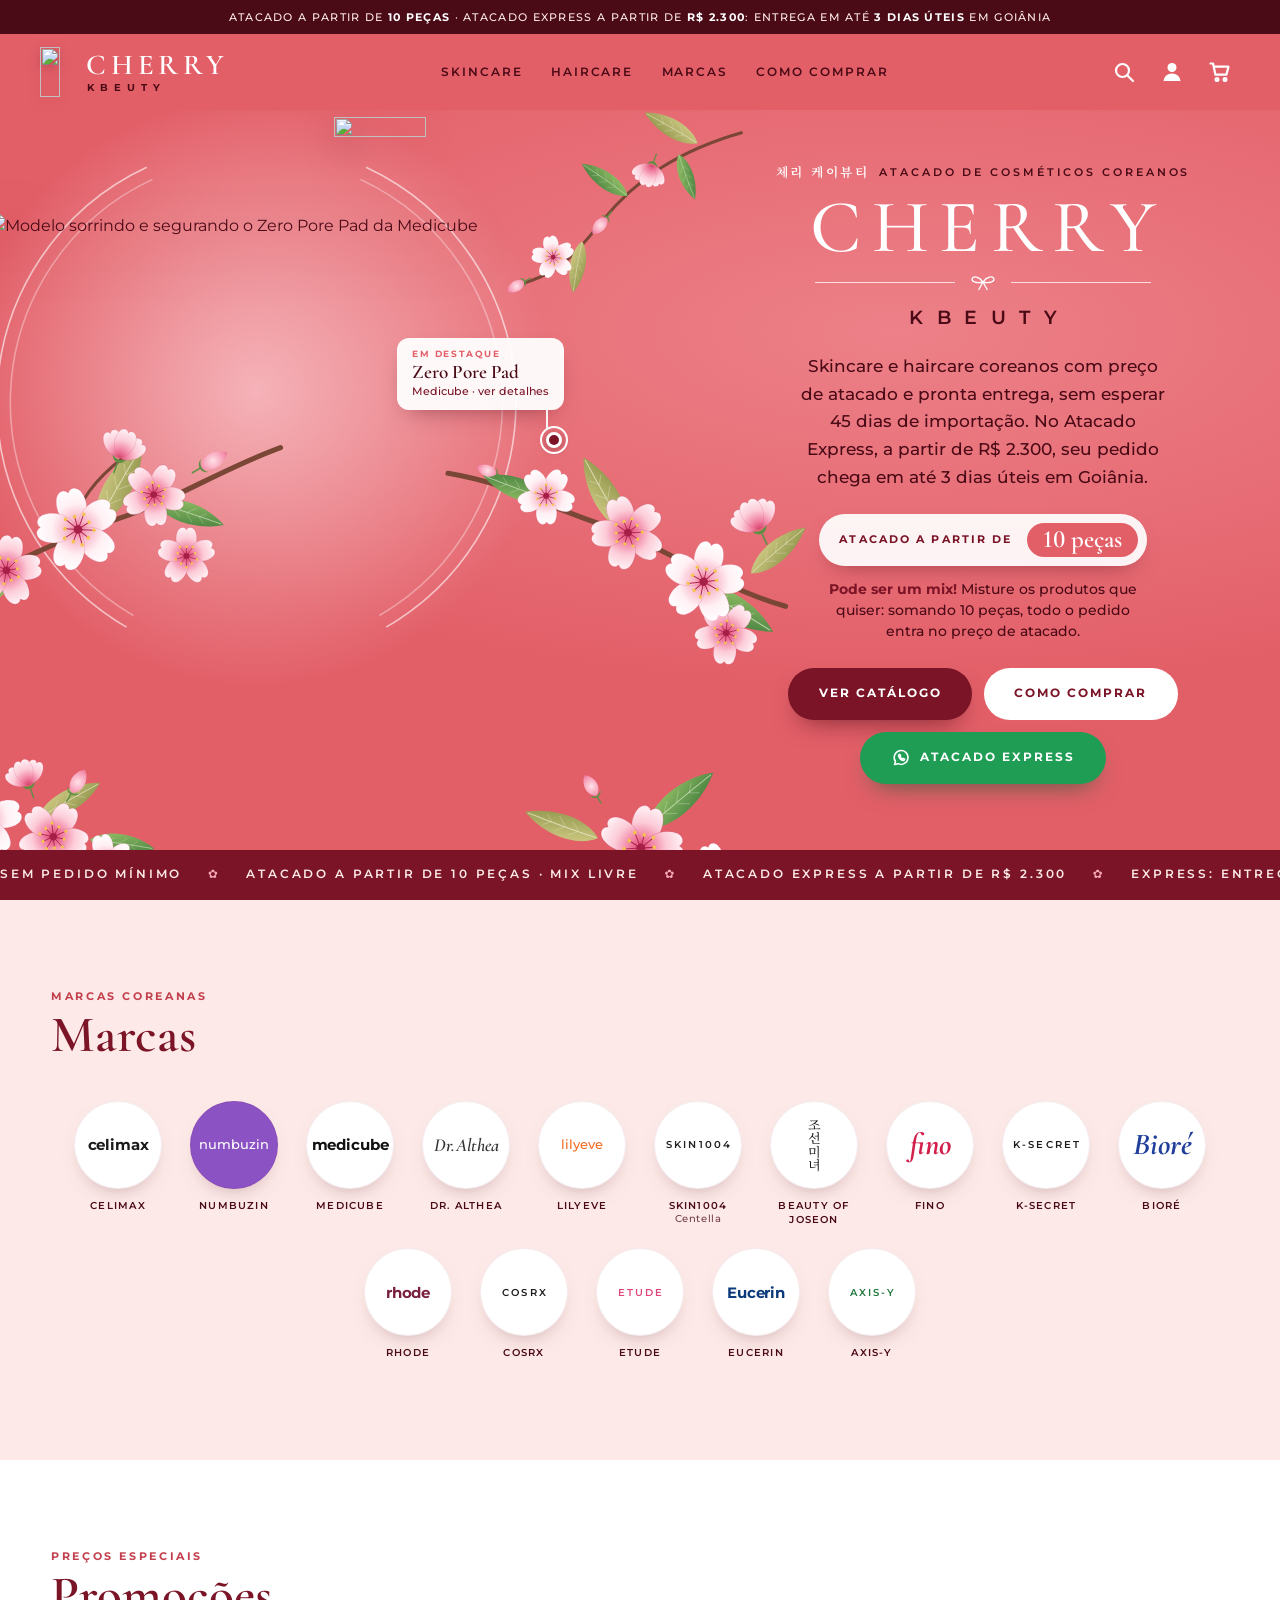
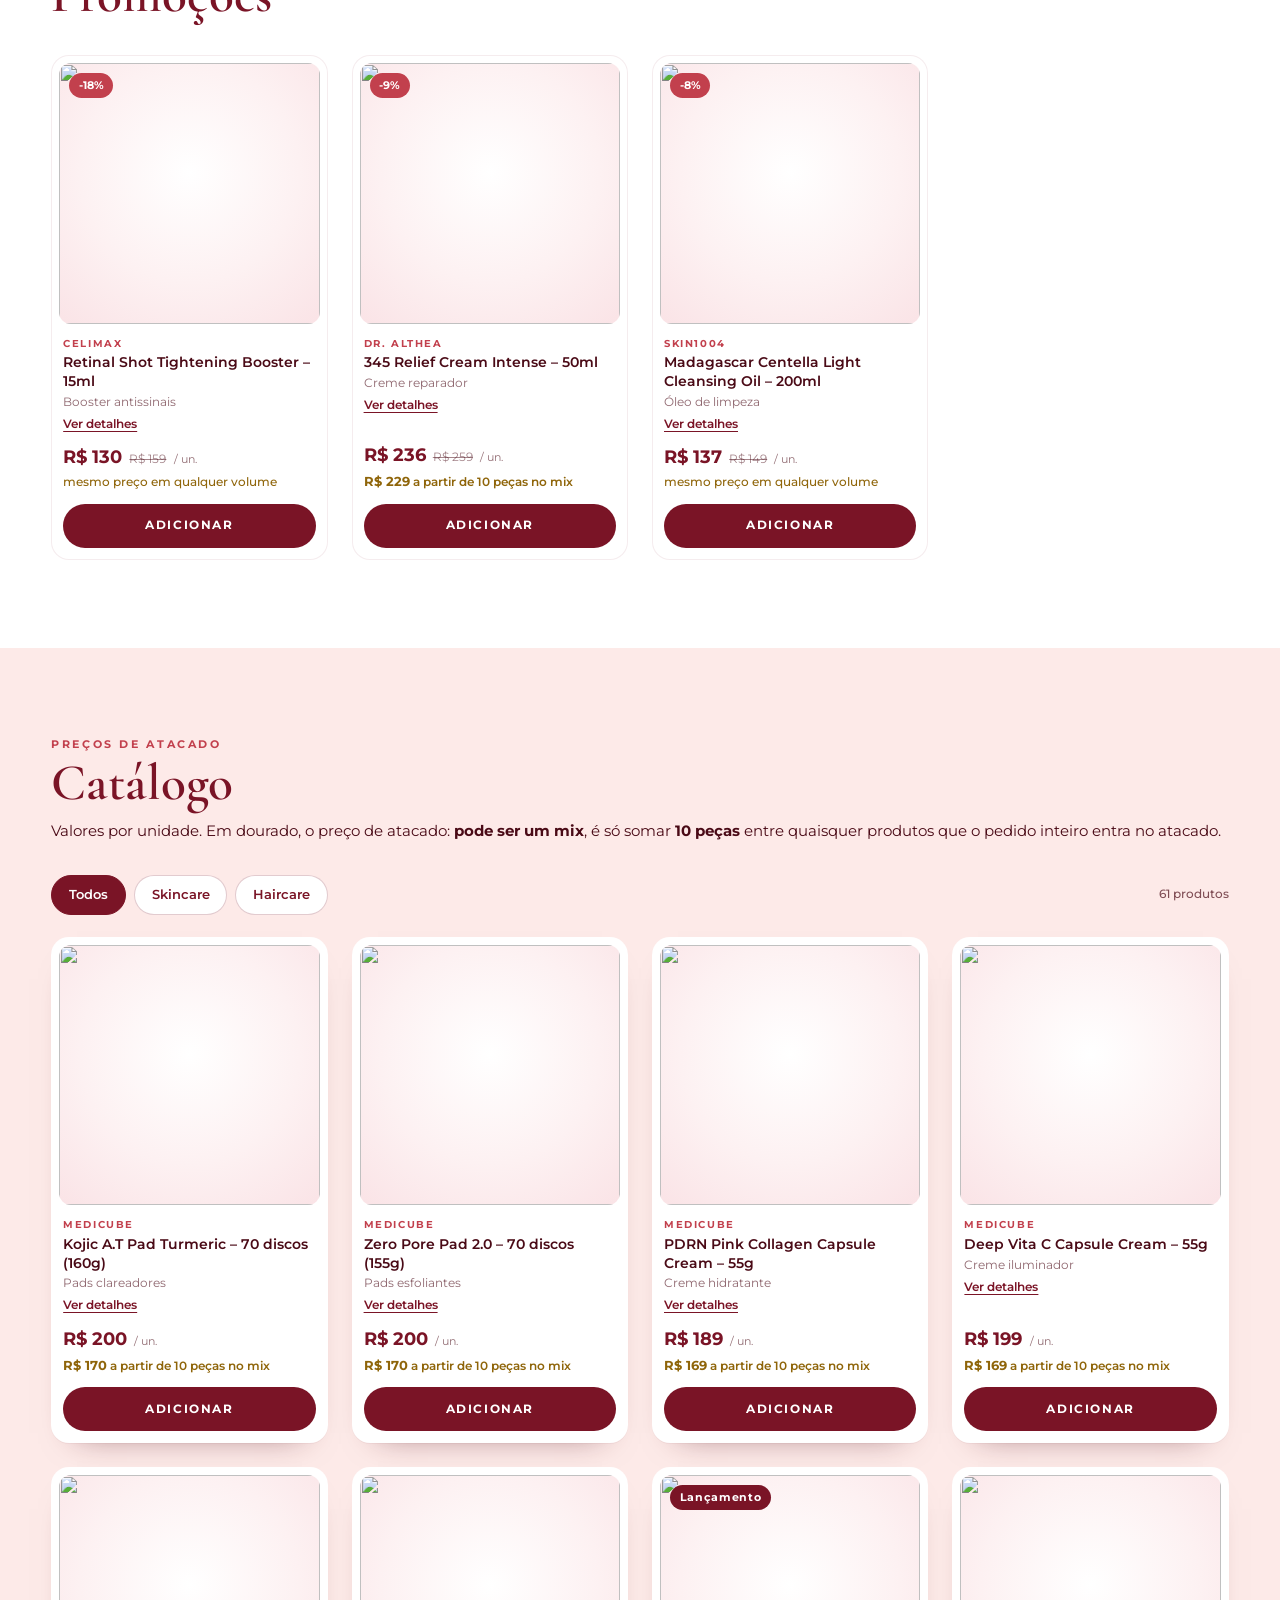
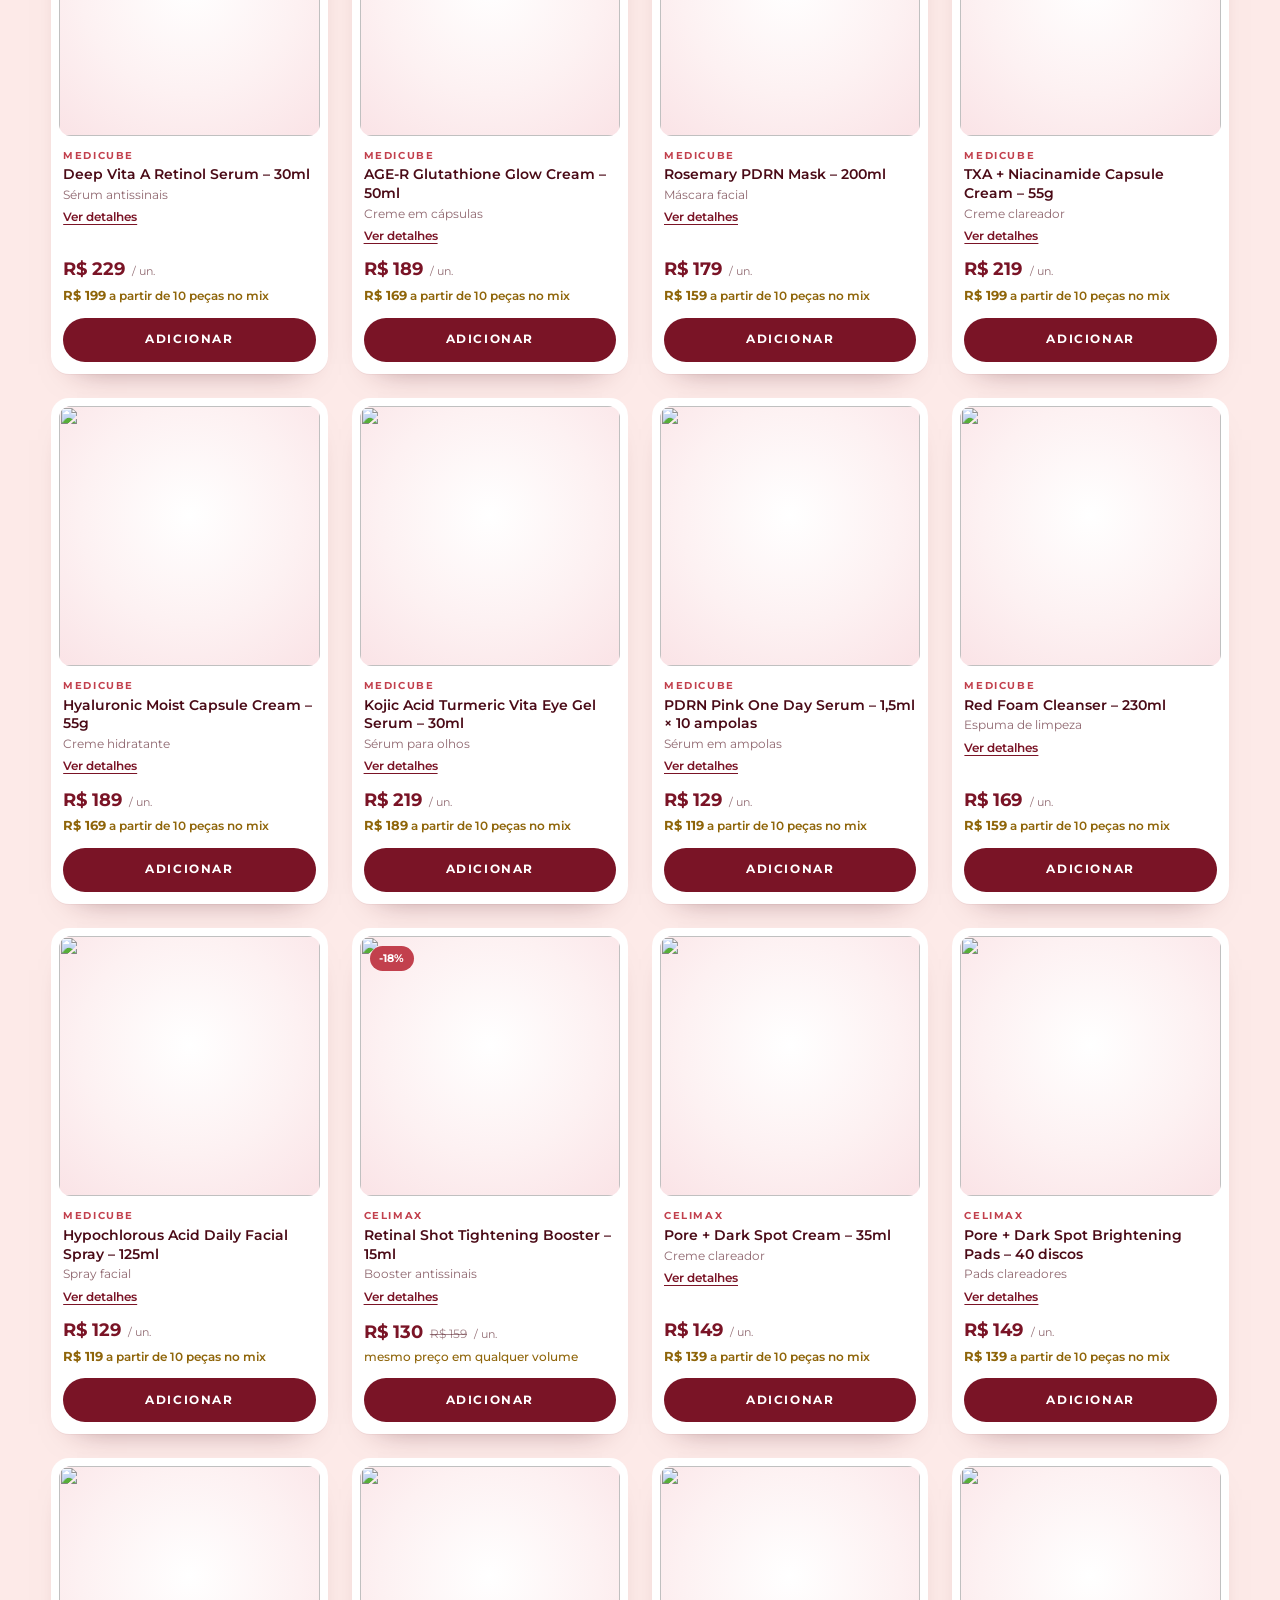
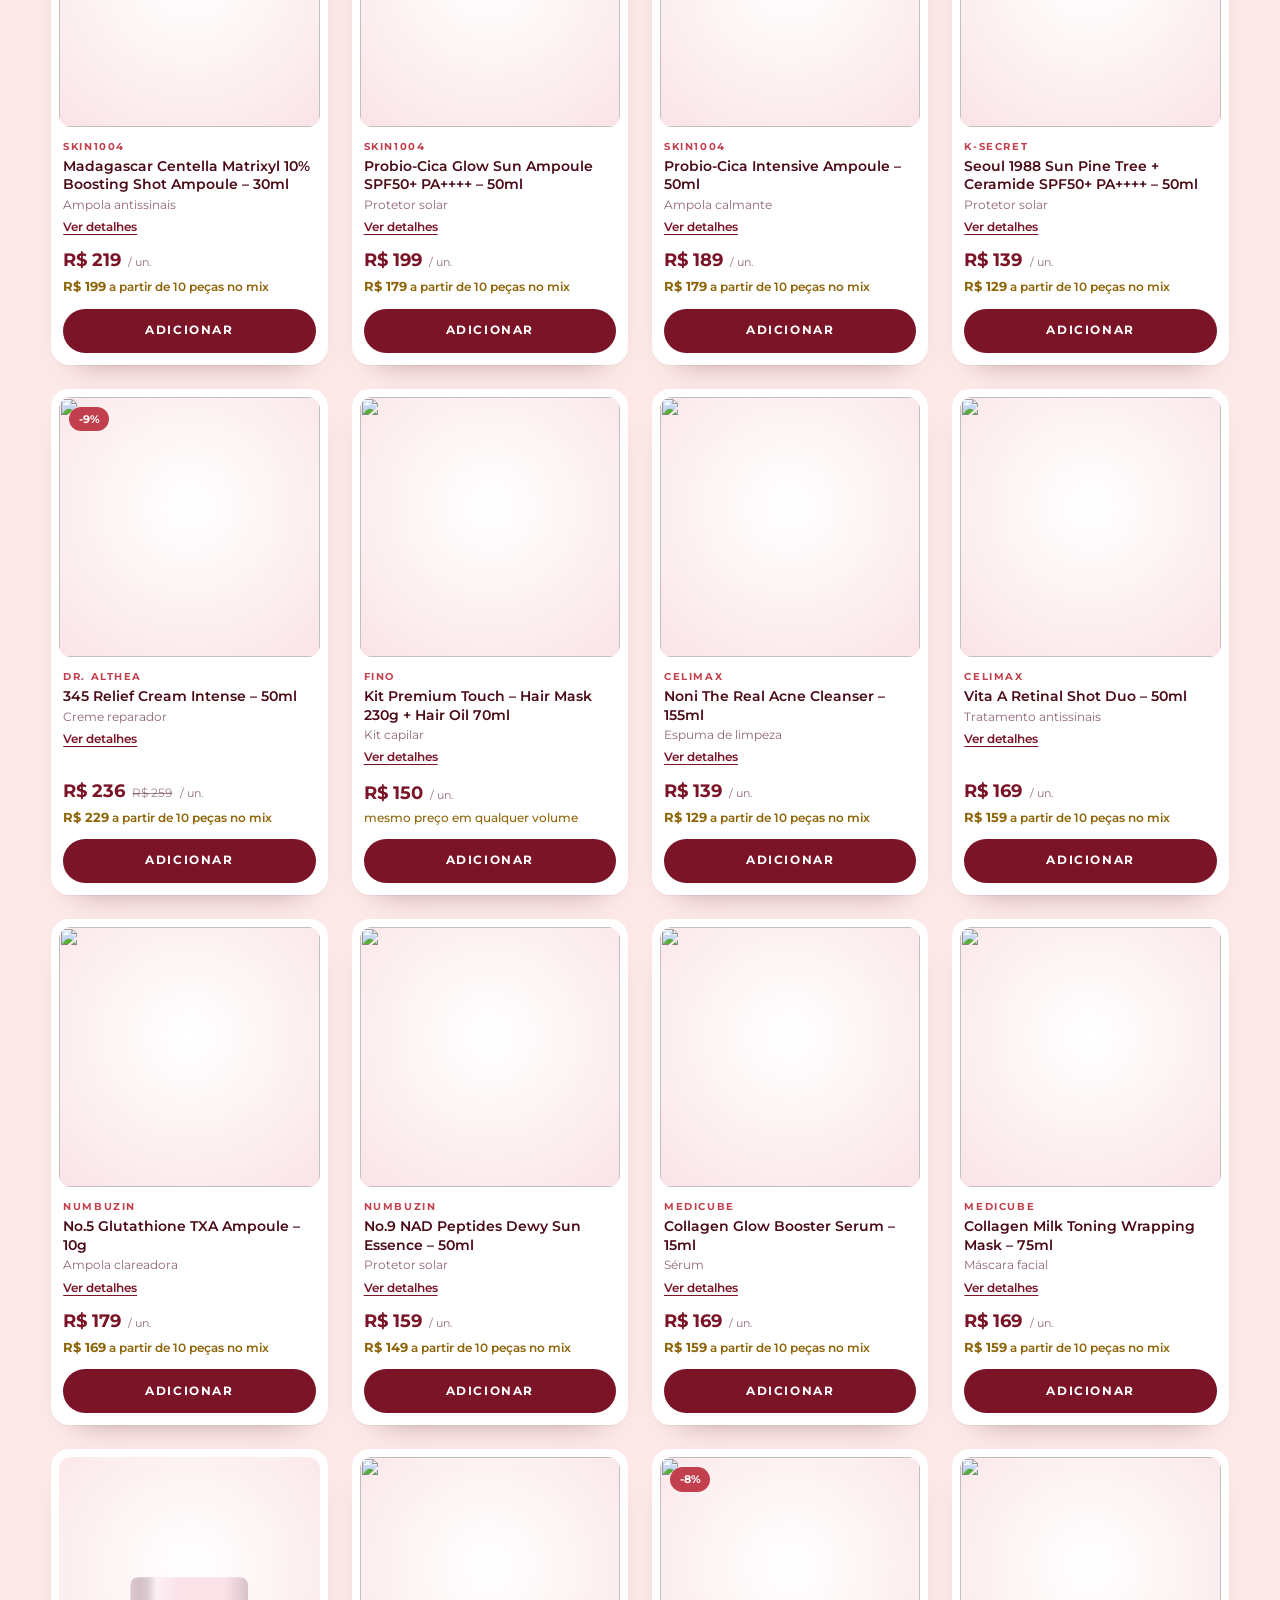
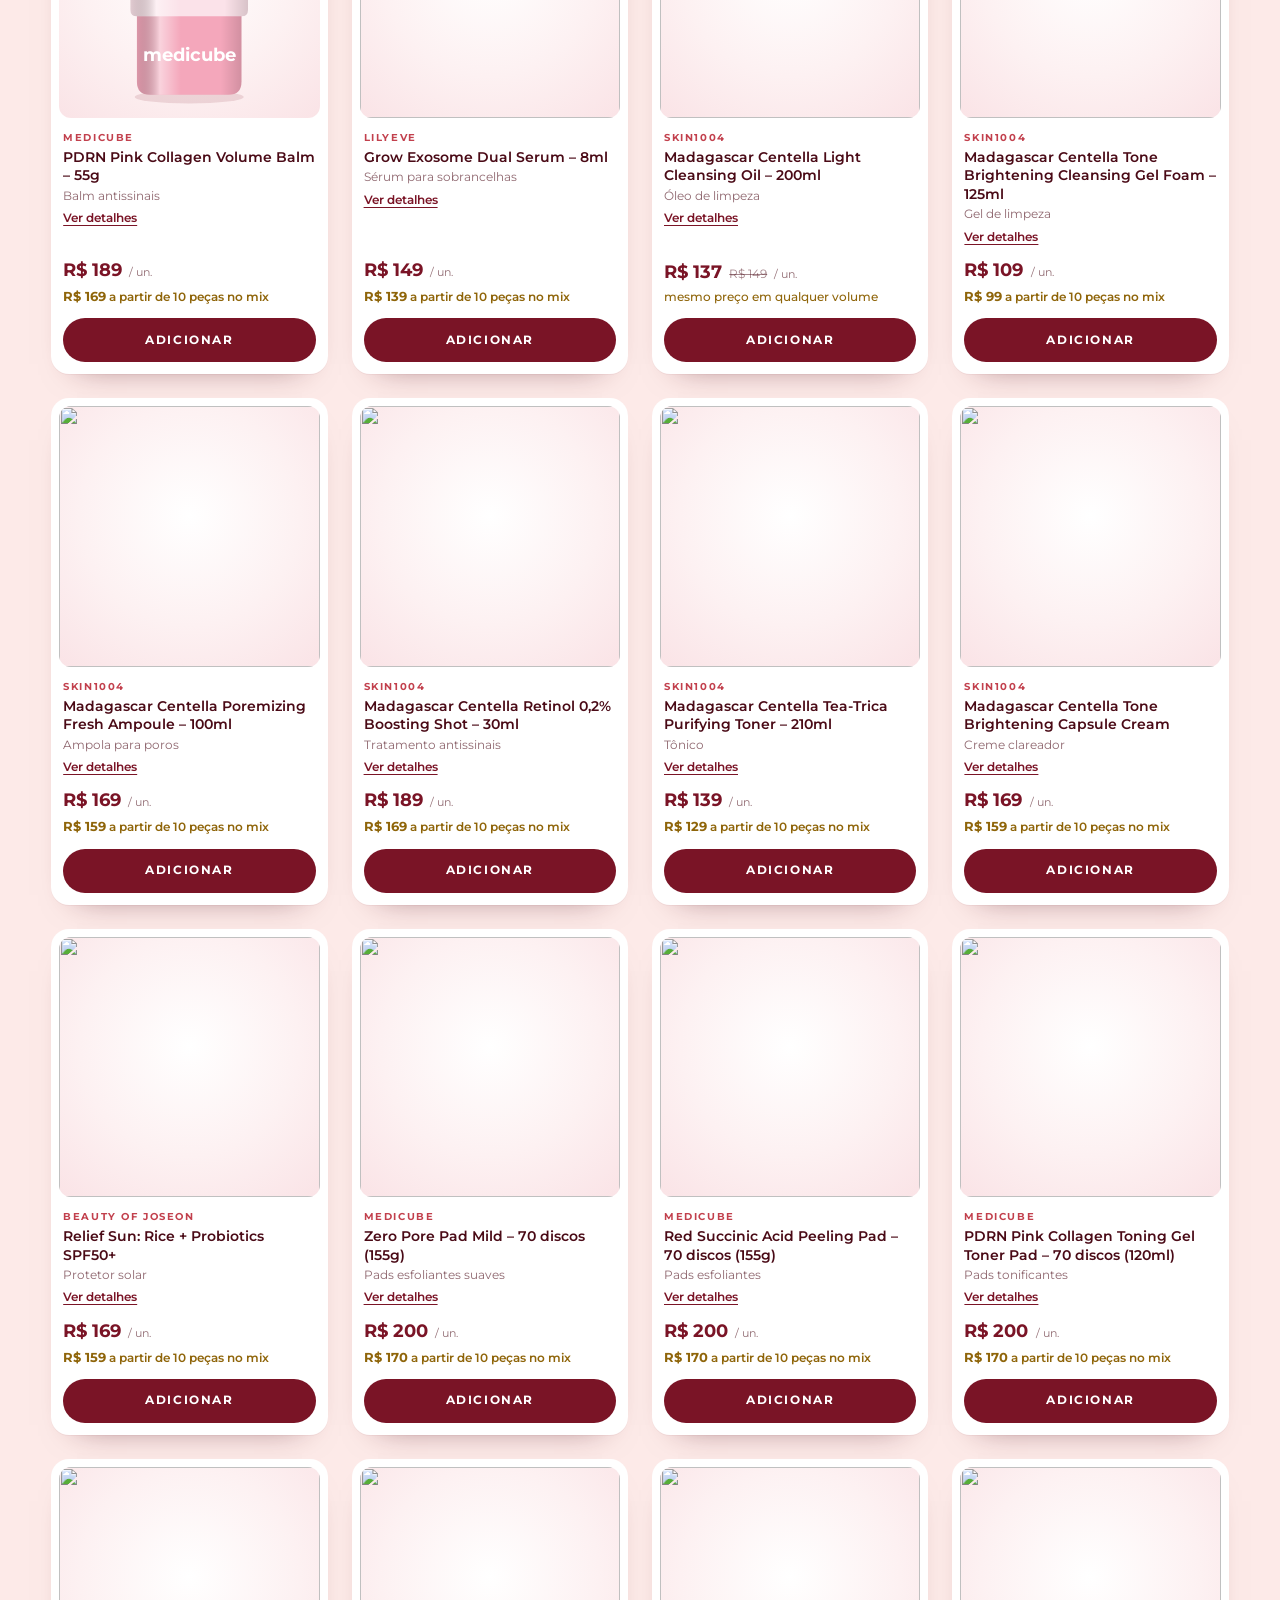
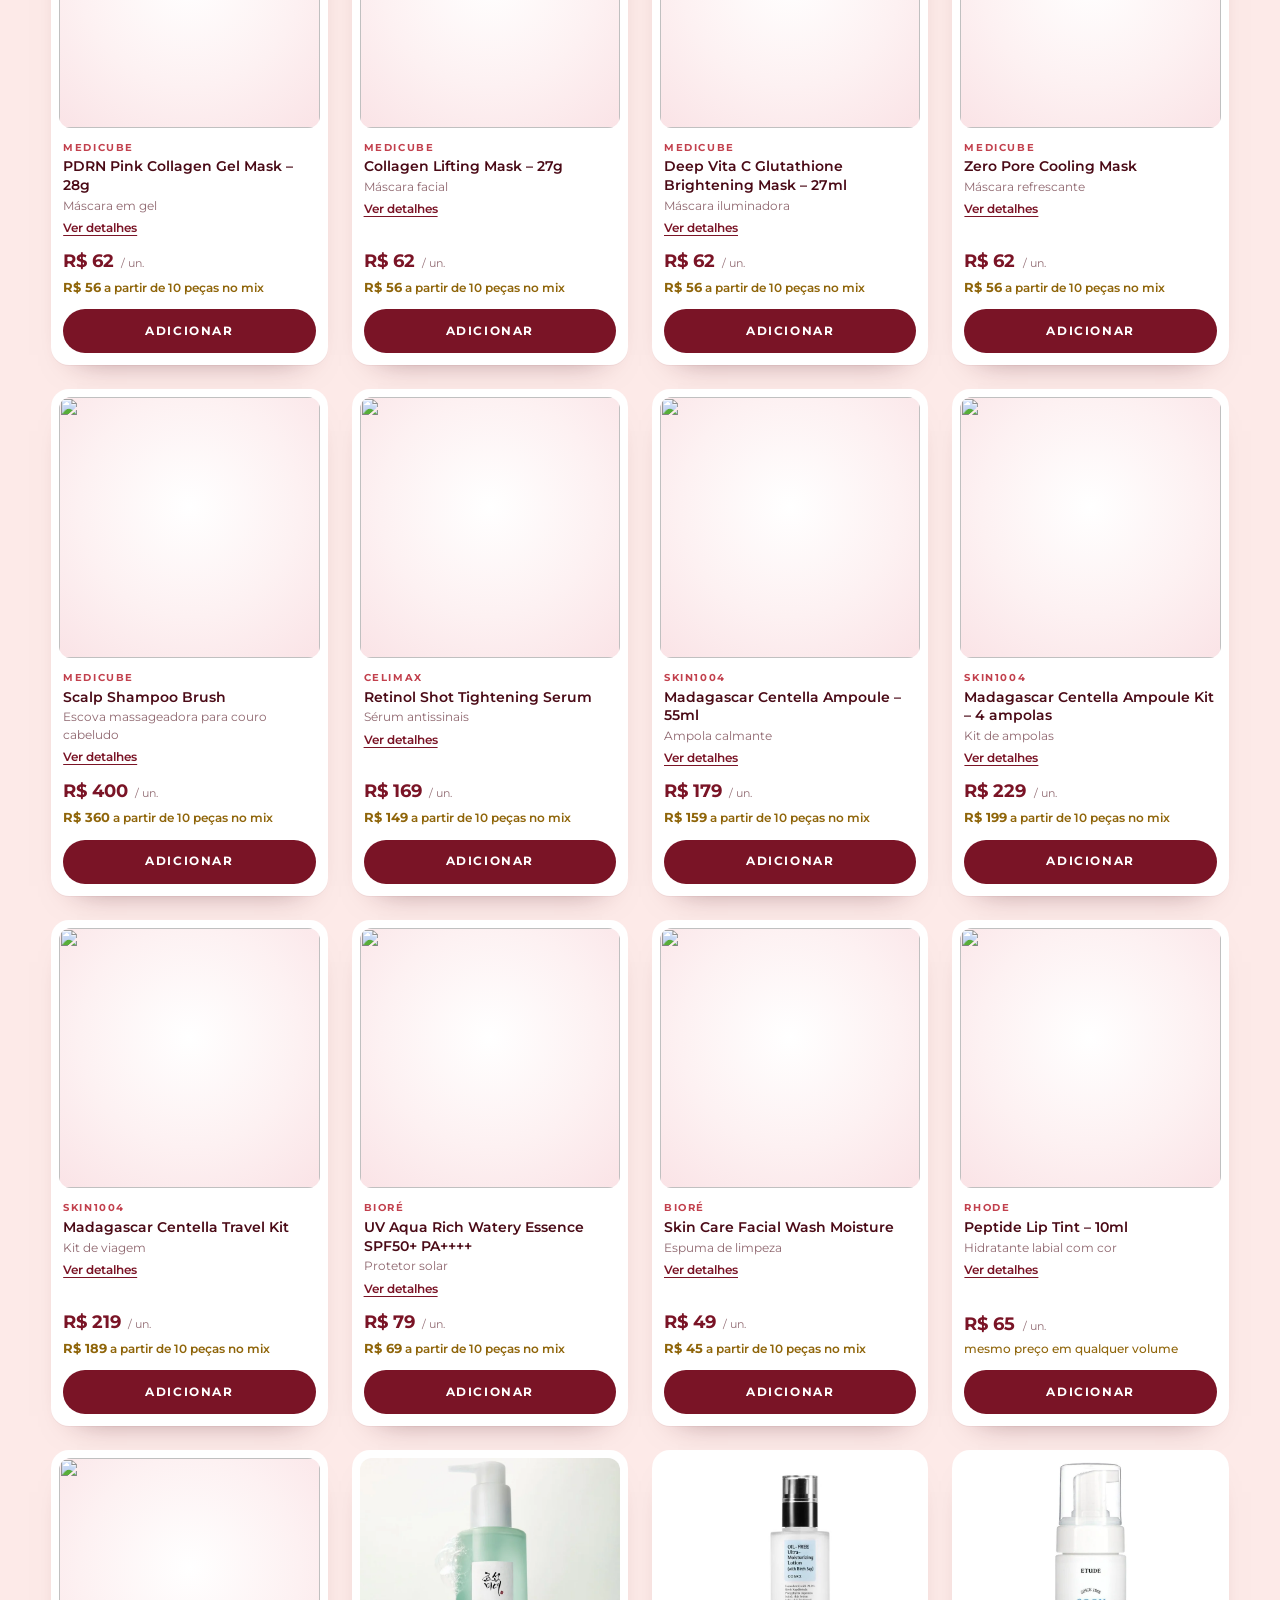
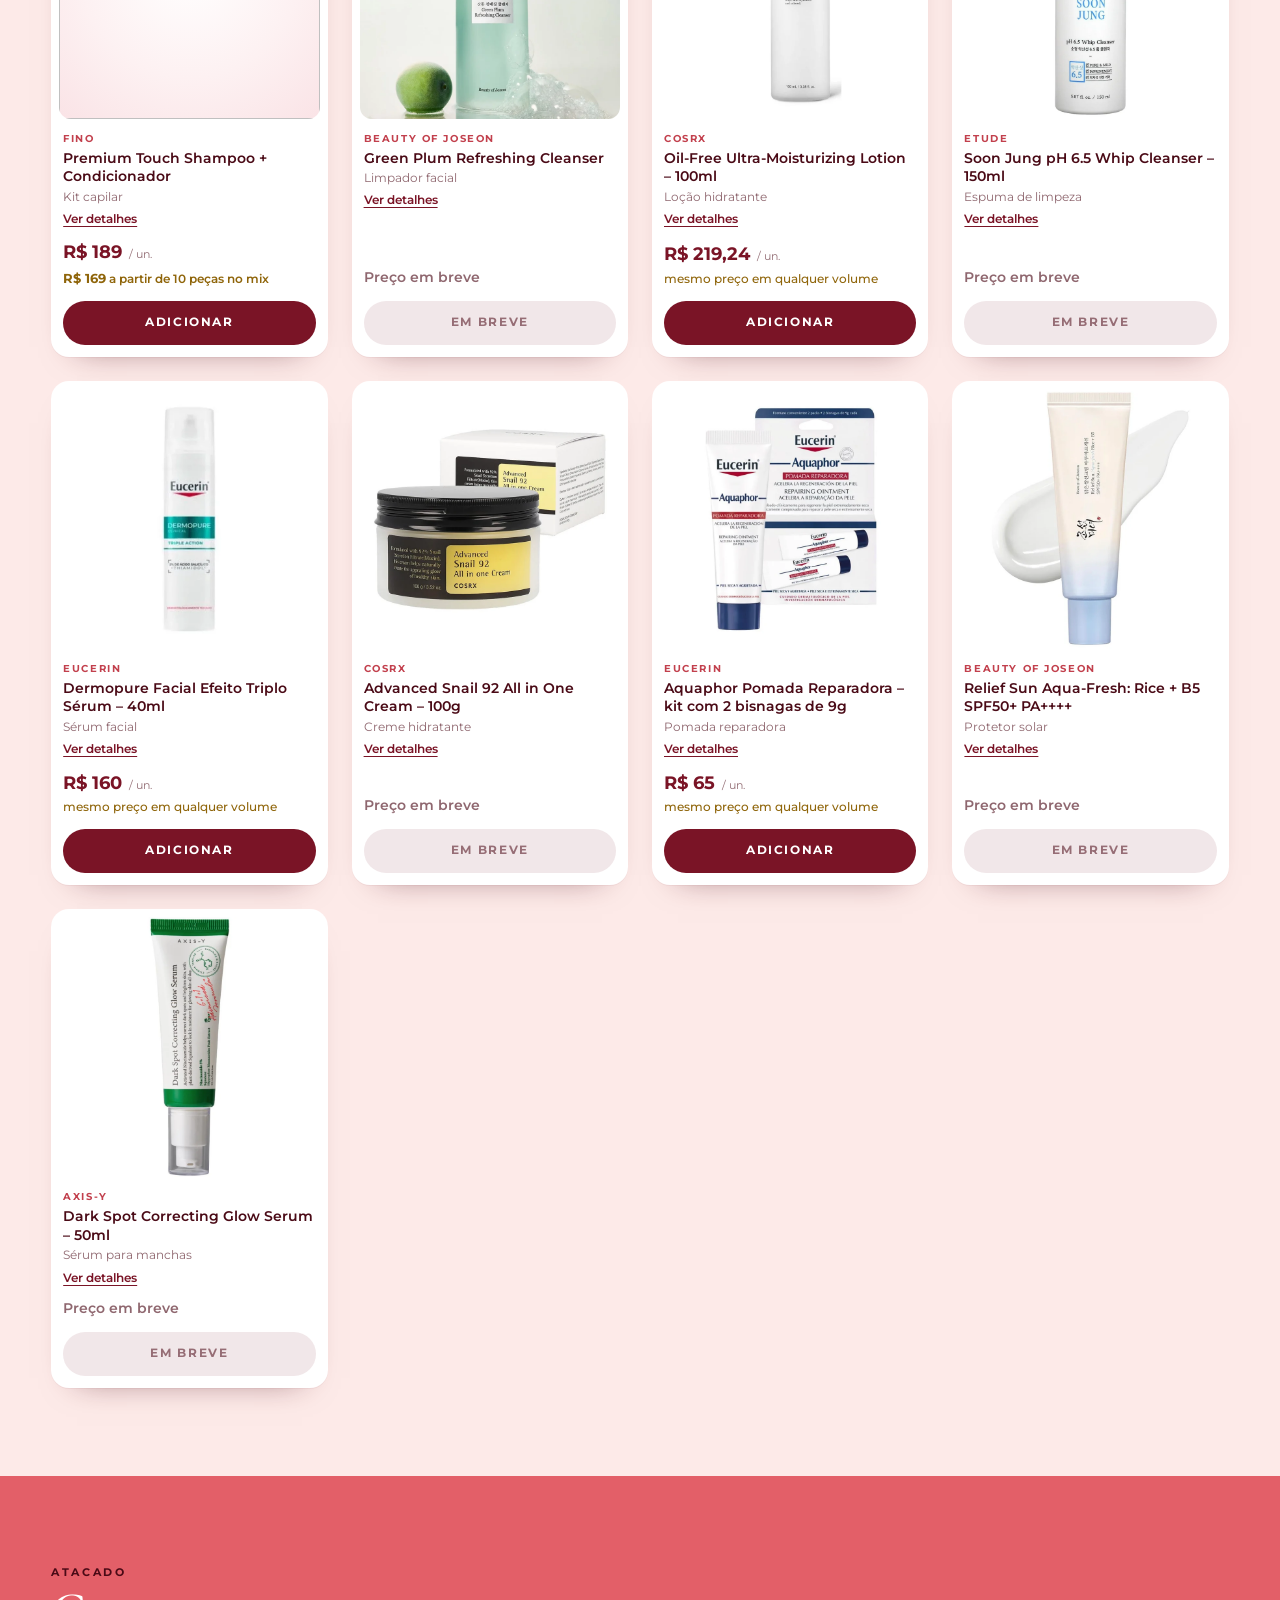
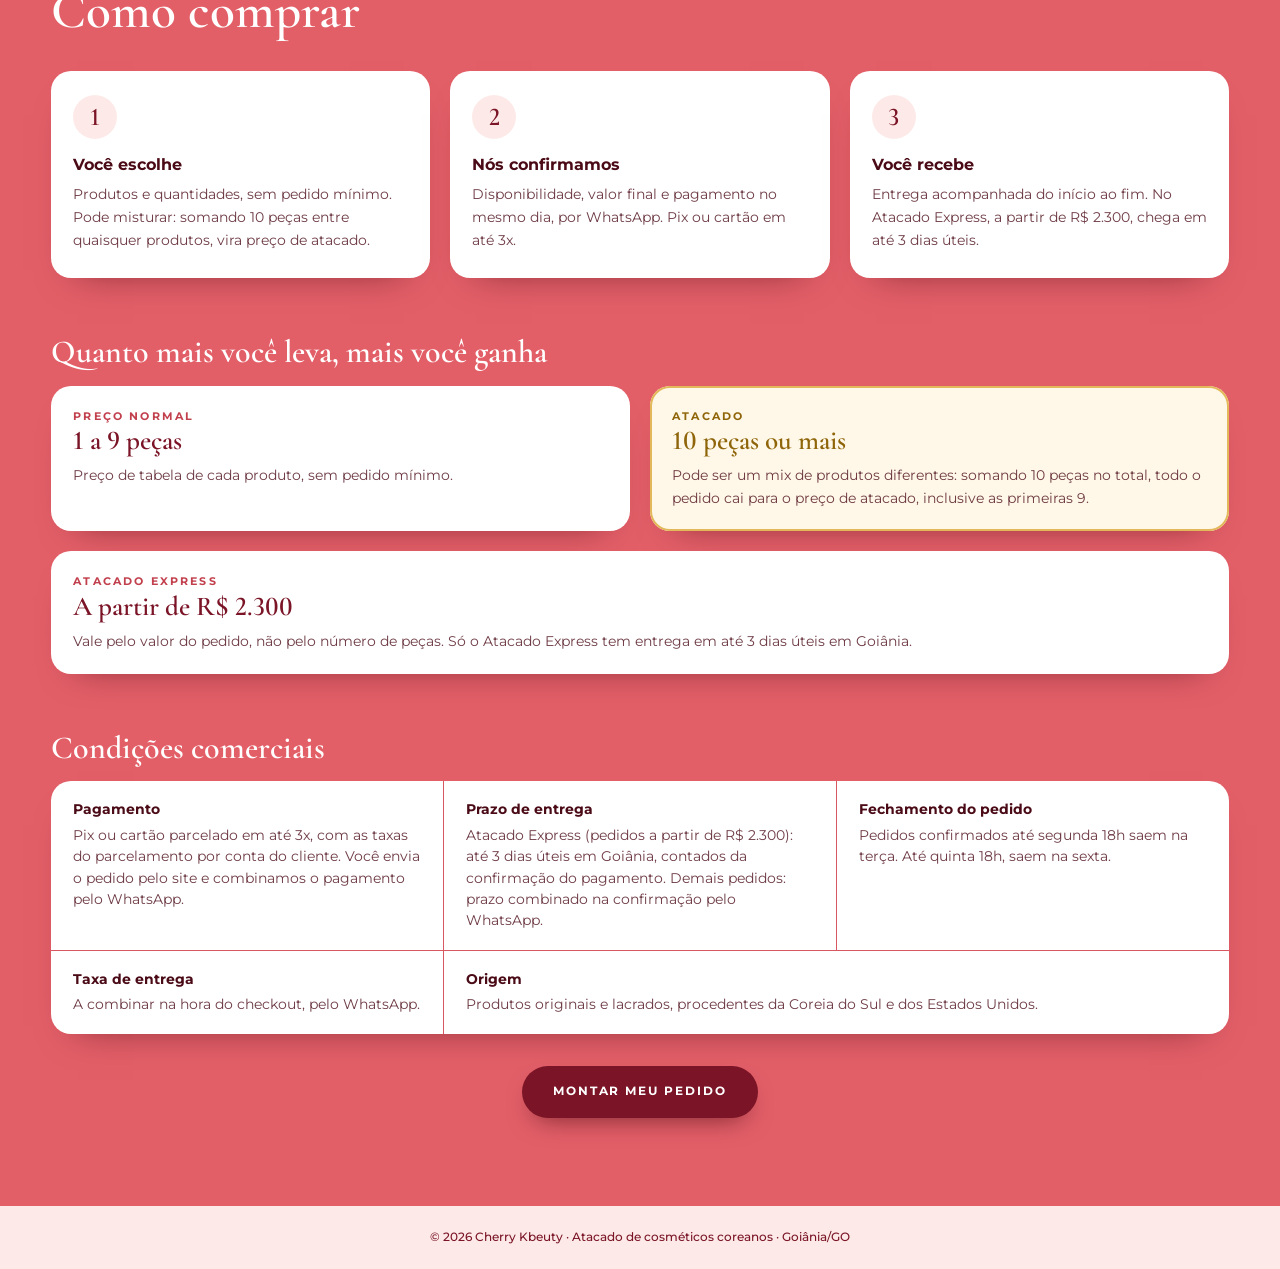
==== index.html @ 78477063 "Painel de edição (admin.html) e 8 produtos novos Painel: - admin.html: edita preços, produtos, fotos" ====
<!DOCTYPE html>
<html lang="pt-BR">
<head>
  <meta charset="UTF-8">
  <meta name="viewport" content="width=device-width, initial-scale=1">
  <title>Cherry Kbeuty | Atacado de Cosméticos Coreanos</title>
  <meta name="description" content="Atacado de skincare e haircare coreanos em Goiânia. Preço de atacado a partir de 10 peças com mix livre. Atacado Express a partir de R$ 2.300, com entrega em até 3 dias úteis.">
  <meta name="theme-color" content="#e35f68">
  <link rel="icon" type="image/png" href="images/favicon.png">

  <link rel="preconnect" href="https://fonts.googleapis.com">
  <link rel="preconnect" href="https://fonts.gstatic.com" crossorigin>
  <link href="https://fonts.googleapis.com/css2?family=Cormorant+Garamond:ital,wght@0,500;0,600;1,500&family=Montserrat:wght@400;500;600;700&display=swap" rel="stylesheet">
  <link href="https://fonts.googleapis.com/css2?family=Noto+Serif+KR:wght@500&display=swap&text=%EC%B2%B4%EB%A6%AC%EC%BC%80%EC%9D%B4%EB%B7%B0%ED%8B%B0%EC%A1%B0%EC%84%A0%EB%AF%B8%EB%85%80" rel="stylesheet">

  <link rel="preload" as="image" fetchpriority="high"
        imagesrcset="images/modelo-cherry-880.webp 880w, images/modelo-cherry-1320.webp 1320w, images/modelo-cherry-1760.webp 1760w"
        imagesizes="(min-width: 900px) 60vw, 96vw">
  <link rel="stylesheet" href="css/style.css">
</head>
<body>

  <!-- Símbolos SVG reutilizados nas flores de cerejeira -->
  <svg class="svg-defs" aria-hidden="true" focusable="false">
    <defs>
      <radialGradient id="g-petala" cx="0" cy="0" r="46" gradientUnits="userSpaceOnUse">
        <stop offset="0" stop-color="#d8456e"/>
        <stop offset=".24" stop-color="#f07ea0"/>
        <stop offset=".58" stop-color="#fccbd8"/>
        <stop offset="1" stop-color="#fff6f8"/>
      </radialGradient>
      <radialGradient id="g-petala-clara" cx="0" cy="0" r="46" gradientUnits="userSpaceOnUse">
        <stop offset="0" stop-color="#e8668c"/>
        <stop offset=".22" stop-color="#f8b3c6"/>
        <stop offset=".6" stop-color="#fff0f4"/>
        <stop offset="1" stop-color="#ffffff"/>
      </radialGradient>
      <radialGradient id="g-botao" cx="0" cy="-10" r="22" gradientUnits="userSpaceOnUse">
        <stop offset="0" stop-color="#ffe1e8"/>
        <stop offset=".6" stop-color="#f590ad"/>
        <stop offset="1" stop-color="#d6436c"/>
      </radialGradient>
      <linearGradient id="g-folha" x1="0" y1="0" x2="1" y2="1">
        <stop offset="0" stop-color="#9cc76a"/>
        <stop offset="1" stop-color="#3f7a3c"/>
      </linearGradient>
      <linearGradient id="g-folha-oliva" x1="0" y1="0" x2="1" y2="1">
        <stop offset="0" stop-color="#d6cf8a"/>
        <stop offset="1" stop-color="#8a9146"/>
      </linearGradient>

      <linearGradient id="brilho" x1="0" y1="0" x2="1" y2="0">
        <stop offset="0" stop-color="#000" stop-opacity=".10"/>
        <stop offset=".22" stop-color="#fff" stop-opacity=".5"/>
        <stop offset=".42" stop-color="#fff" stop-opacity="0"/>
        <stop offset=".8" stop-color="#000" stop-opacity="0"/>
        <stop offset="1" stop-color="#000" stop-opacity=".14"/>
      </linearGradient>

      <path id="petala" d="M0 0C-13-6-20-25-13-39C-9-45-3-45 0-40C3-45 9-45 13-39C20-25 13-6 0 0Z"/>
      <g id="miolo">
        <path d="M0 0L0-14M0 0L10-13.8M0 0L13.3-4.3M0 0L16.2 5.3M0 0L8.2 11.3M0 0L0 17M0 0L-8.2 11.3M0 0L-16.2 5.3M0 0L-13.3-4.3M0 0L-10-13.8" stroke="#b3244f" stroke-width="1.1" stroke-linecap="round"/>
        <g fill="#f5c24e">
          <circle cx="0" cy="-14" r="1.9"/><circle cx="10" cy="-13.8" r="1.9"/><circle cx="13.3" cy="-4.3" r="1.9"/>
          <circle cx="16.2" cy="5.3" r="1.9"/><circle cx="8.2" cy="11.3" r="1.9"/><circle cx="0" cy="17" r="1.9"/>
          <circle cx="-8.2" cy="11.3" r="1.9"/><circle cx="-16.2" cy="5.3" r="1.9"/><circle cx="-13.3" cy="-4.3" r="1.9"/>
          <circle cx="-10" cy="-13.8" r="1.9"/>
        </g>
        <circle r="4.6" fill="#a61f47"/>
      </g>

      <symbol id="flor" viewBox="-50 -50 100 100">
        <g fill="url(#g-petala)" stroke="#c43f66" stroke-opacity=".3" stroke-width=".8">
          <use href="#petala"/>
          <use href="#petala" transform="rotate(72)"/>
          <use href="#petala" transform="rotate(144)"/>
          <use href="#petala" transform="rotate(216)"/>
          <use href="#petala" transform="rotate(288)"/>
        </g>
        <use href="#miolo"/>
      </symbol>
      <symbol id="flor-clara" viewBox="-50 -50 100 100">
        <g fill="url(#g-petala-clara)" stroke="#d65c80" stroke-opacity=".28" stroke-width=".8">
          <use href="#petala"/>
          <use href="#petala" transform="rotate(72)"/>
          <use href="#petala" transform="rotate(144)"/>
          <use href="#petala" transform="rotate(216)"/>
          <use href="#petala" transform="rotate(288)"/>
        </g>
        <use href="#miolo"/>
      </symbol>
      <symbol id="flor-lado" viewBox="-40 -45 80 80">
        <g fill="url(#g-petala)" stroke="#c43f66" stroke-opacity=".3" stroke-width=".8">
          <use href="#petala" transform="translate(0 10) rotate(-40) scale(.85 .9)"/>
          <use href="#petala" transform="translate(0 10) rotate(40) scale(.85 .9)"/>
          <use href="#petala" transform="translate(0 10) scale(.92)"/>
        </g>
        <path d="M-10 9C-7 20 7 20 10 9C5 14-5 14-10 9Z" fill="#5f8f45"/>
        <path d="M0 18V32" stroke="#5f8f45" stroke-width="2.2" stroke-linecap="round"/>
      </symbol>
      <symbol id="botao" viewBox="-15 -30 30 46">
        <path d="M0-27C11-18 11-2 0 4C-11-2-11-18 0-27Z" fill="url(#g-botao)"/>
        <path d="M-8 0C-5 8 5 8 8 0C3 5-3 5-8 0Z" fill="#5f8f45"/>
        <path d="M0 6V15" stroke="#5f8f45" stroke-width="1.8" stroke-linecap="round"/>
      </symbol>
      <symbol id="folha" viewBox="0 -22 110 44">
        <path d="M0 0C22-20 70-24 110 0C70 22 22 20 0 0Z" fill="url(#g-folha)"/>
        <path d="M3 0C40-1.5 75-1 106 0" stroke="#eef6df" stroke-opacity=".6" stroke-width="1.3" fill="none"/>
        <path d="M30-1L42-10M50-1L62-11M70 0L80-8M30 1L42 10M50 1L62 11M70 0L80 8" stroke="#eef6df" stroke-opacity=".35" stroke-width="1" fill="none"/>
      </symbol>
      <symbol id="folha-oliva" viewBox="0 -22 110 44">
        <path d="M0 0C22-20 70-24 110 0C70 22 22 20 0 0Z" fill="url(#g-folha-oliva)"/>
        <path d="M3 0C40-1.5 75-1 106 0" stroke="#fbf8e4" stroke-opacity=".6" stroke-width="1.3" fill="none"/>
        <path d="M30-1L42-10M50-1L62-11M70 0L80-8M30 1L42 10M50 1L62 11M70 0L80 8" stroke="#fbf8e4" stroke-opacity=".35" stroke-width="1" fill="none"/>
      </symbol>
    </defs>
  </svg>

  <a class="pular" href="#conteudo">Pular para o conteúdo</a>

  <!-- ========== AVISO ATACADO ========== -->
  <div class="aviso">
    <p><span class="aviso__extra">Atacado a partir de <strong data-faixa2>10 peças</strong> <span aria-hidden="true">·</span> </span>Atacado Express a partir de <strong data-express-minimo>R$ 2.300</strong>: entrega em até <strong>3 dias úteis</strong><span class="aviso__extra"> em Goiânia</span></p>
  </div>

  <!-- ========== CABEÇALHO ========== -->
  <header class="topo" id="topo">
    <div class="topo__inner">
      <button class="icone-btn topo__menu" type="button" aria-label="Abrir menu" aria-expanded="false" aria-controls="menu-mobile" data-abre="menu-mobile">
        <svg viewBox="0 0 24 24" aria-hidden="true"><path d="M3 6.5h18M3 12h18M3 17.5h12" /></svg>
      </button>

      <a class="marca" href="index.html" aria-label="Cherry Kbeuty — página inicial">
        <img class="marca__icone" src="images/cereja-laco.webp" alt="" width="419" height="550">
        <span class="marca__texto" aria-hidden="true">
          <span class="marca__nome">Cherry</span>
          <span class="marca__sub">Kbeuty</span>
        </span>
      </a>

      <nav class="nav" aria-label="Principal">
        <ul>
          <li><a href="#catalogo" data-categoria="skincare">Skincare</a></li>
          <li><a href="#catalogo" data-categoria="haircare">Haircare</a></li>
          <li><a href="#marcas">Marcas</a></li>
          <li><a href="#como-comprar">Como comprar</a></li>
        </ul>
      </nav>

      <div class="topo__acoes">
        <button class="icone-btn" type="button" aria-label="Buscar" aria-expanded="false" aria-controls="busca" data-abre="busca">
          <svg viewBox="0 0 24 24" aria-hidden="true"><circle cx="10.5" cy="10.5" r="6.5"/><path d="M15.5 15.5 21 21"/></svg>
        </button>
        <a class="icone-btn" href="#conta" aria-label="Minha conta">
          <svg class="solido" viewBox="0 0 24 24" aria-hidden="true"><circle cx="12" cy="7.5" r="4.5"/><path d="M3.5 21c.6-4.6 4-7.5 8.5-7.5s7.9 2.9 8.5 7.5z"/></svg>
        </a>
        <button class="icone-btn topo__carrinho" type="button" aria-label="Abrir pedido" aria-expanded="false" aria-controls="carrinho" data-abre="carrinho">
          <svg viewBox="0 0 24 24" aria-hidden="true"><path d="M2.5 3.5h2.6l2.3 11.2h11l2.1-8H6.2"/><circle cx="9" cy="19.5" r="1.4"/><circle cx="17" cy="19.5" r="1.4"/></svg>
          <span class="topo__contador" aria-hidden="true" hidden>0</span>
        </button>
      </div>
    </div>
  </header>

  <!-- Menu mobile -->
  <div class="painel gaveta" id="menu-mobile" hidden>
    <div class="painel__fundo" data-fecha></div>
    <div class="gaveta__corpo" role="dialog" aria-modal="true" aria-label="Menu">
      <button class="icone-btn gaveta__fechar" type="button" aria-label="Fechar menu" data-fecha>
        <svg viewBox="0 0 24 24" aria-hidden="true"><path d="M6 6l12 12M18 6 6 18"/></svg>
      </button>
      <img class="gaveta__logo" src="images/logo-cherry.webp" alt="Cherry — Korean skincare &amp; haircare" width="700" height="700">
      <nav aria-label="Menu mobile">
        <ul class="gaveta__links">
          <li><a href="#catalogo" data-categoria="skincare">Skincare</a></li>
          <li><a href="#catalogo" data-categoria="haircare">Haircare</a></li>
          <li><a href="#marcas">Marcas</a></li>
          <li><a href="#como-comprar">Como comprar</a></li>
          <li><a href="#conta">Minha conta</a></li>
        </ul>
      </nav>
    </div>
  </div>

  <!-- Pedido (carrinho) -->
  <div class="painel carrinho" id="carrinho" hidden>
    <div class="painel__fundo" data-fecha></div>
    <div class="carrinho__corpo" role="dialog" aria-modal="true" aria-labelledby="carrinho-titulo">
      <div class="carrinho__topo">
        <h2 class="carrinho__titulo" id="carrinho-titulo">Seu pedido</h2>
        <button class="icone-btn" type="button" aria-label="Fechar pedido" data-fecha data-foco>
          <svg viewBox="0 0 24 24" aria-hidden="true"><path d="M6 6l12 12M18 6 6 18"/></svg>
        </button>
      </div>
      <div class="carrinho__progresso">
        <p id="carrinho-progresso" aria-live="polite"></p>
        <div class="barra" aria-hidden="true"><span id="carrinho-barra"></span></div>
      </div>
      <ul class="carrinho__lista" id="carrinho-lista"></ul>
      <div class="carrinho__vazio" id="carrinho-vazio">
        <p>Seu pedido está vazio.</p>
        <a class="btn btn--secundario" href="#catalogo">Ver catálogo</a>
      </div>
      <div class="carrinho__rodape">
        <div class="carrinho__linha"><span>Peças</span><span id="carrinho-pecas">0 peças</span></div>
        <div class="carrinho__linha carrinho__linha--economia" id="carrinho-economia-linha" hidden><span>Economia do atacado</span><span id="carrinho-economia"></span></div>
        <div class="carrinho__total"><span>Total</span><strong id="carrinho-subtotal">R$ 0</strong></div>
        <p class="carrinho__pagamento">Pix ou cartão em até <strong>3x</strong> (taxas do parcelamento por conta do cliente). Taxa de entrega a combinar. Você envia o pedido e combinamos o pagamento e a entrega pelo WhatsApp.</p>
        <button class="btn btn--primario carrinho__finalizar" id="carrinho-finalizar" type="button" disabled>Finalizar pedido</button>
        <button class="carrinho__esvaziar" id="carrinho-esvaziar" type="button" hidden>Esvaziar pedido</button>
      </div>
    </div>
  </div>

  <!-- Detalhes do produto -->
  <div class="painel detalhe" id="detalhe" hidden>
    <div class="painel__fundo" data-fecha></div>
    <div class="detalhe__corpo" role="dialog" aria-modal="true" aria-labelledby="detalhe-nome">
      <button class="icone-btn detalhe__fechar" type="button" aria-label="Fechar detalhes do produto" data-fecha data-foco>
        <svg viewBox="0 0 24 24" aria-hidden="true"><path d="M6 6l12 12M18 6 6 18"/></svg>
      </button>
      <div class="detalhe__conteudo" id="detalhe-conteudo"></div>
    </div>
  </div>

  <div class="toast" id="toast" role="status" aria-live="polite"></div>

  <!-- Busca -->
  <div class="painel busca" id="busca" hidden>
    <div class="painel__fundo" data-fecha></div>
    <div class="busca__corpo" role="dialog" aria-modal="true" aria-label="Buscar produtos">
      <form class="busca__form" role="search">
        <label class="sr-only" for="busca-campo">Buscar produtos</label>
        <svg viewBox="0 0 24 24" aria-hidden="true"><circle cx="10.5" cy="10.5" r="6.5"/><path d="M15.5 15.5 21 21"/></svg>
        <input id="busca-campo" name="q" type="search" placeholder="Buscar produto ou marca…" autocomplete="off">
        <button class="icone-btn" type="button" aria-label="Fechar busca" data-fecha>
          <svg viewBox="0 0 24 24" aria-hidden="true"><path d="M6 6l12 12M18 6 6 18"/></svg>
        </button>
      </form>
      <p class="busca__rotulo">Mais buscados</p>
      <ul class="busca__sugestoes">
        <li><button type="button">Medicube</button></li>
        <li><button type="button">Centella</button></li>
        <li><button type="button">Protetor solar</button></li>
        <li><button type="button">Sérum</button></li>
        <li><button type="button">Máscara capilar</button></li>
      </ul>
    </div>
  </div>

  <!-- ========== HERO ========== -->
  <main id="conteudo">
    <section class="hero" aria-labelledby="hero-titulo">
      <div class="hero__inner">

        <div class="hero__texto">
          <p class="hero__selo" style="--i:0"><span lang="ko">체리 케이뷰티</span> Atacado de cosméticos coreanos</p>
          <h1 class="hero__titulo" id="hero-titulo" style="--i:1">
            <span class="hero__cherry">Cherry</span>
            <span class="hero__ornamento" aria-hidden="true">
              <svg viewBox="0 0 40 24"><path d="M20 12c-4-6-12-8-13-4s6 6 13 4zm0 0c4-6 12-8 13-4s-6 6-13 4zm0 0-5 9m5-9 5 9"/></svg>
            </span>
            <span class="hero__kbeuty">Kbeuty</span>
          </h1>
          <p class="hero__desc" style="--i:2">Skincare e haircare coreanos com preço de atacado e pronta entrega, sem esperar 45 dias de importação. No Atacado Express, a partir de <span data-express-minimo>R$ 2.300</span>, seu pedido chega em até 3 dias úteis em Goiânia.</p>
          <p class="hero__minimo" style="--i:3">
            <span class="hero__minimo-rotulo">Atacado a partir de</span>
            <strong class="hero__minimo-valor" data-faixa2>10 peças</strong>
          </p>
          <p class="hero__mix" style="--i:3"><strong>Pode ser um mix!</strong> Misture os produtos que quiser: somando <span data-faixa2>10 peças</span>, todo o pedido entra no preço de atacado.</p>
          <div class="hero__cta" style="--i:4">
            <a class="btn btn--primario" href="#catalogo">Ver catálogo</a>
            <a class="btn btn--secundario" href="#como-comprar">Como comprar</a>
            <a class="btn btn--whats" href="https://wa.me/5562982667385" data-whatsapp target="_blank" rel="noopener"><svg viewBox="0 0 24 24" aria-hidden="true"><path d="M4.2 19.8l1.2-3.6a8.3 8.3 0 1 1 3.1 2.6z"/><path d="M9 8.6c0 3.3 3.1 6.4 6.4 6.4l1.1-1.6-2-1-1 .8a4.6 4.6 0 0 1-2.7-2.7l.8-1-1-2z"/></svg>Atacado Express</a>
          </div>
        </div>

        <div class="hero__arte">
          <!-- fundo: brilho e arcos duplos inspirados na logo -->
          <div class="camada camada--fundo" data-prof="-6" aria-hidden="true">
            <svg class="arcos" viewBox="0 0 100 100">
              <path pathLength="1" d="M26 91.57A48 48 0 0 1 29.72 6.5M70.28 6.5A48 48 0 0 1 74 91.57"/>
              <path pathLength="1" d="M27.25 89.4A45.5 45.5 0 0 1 30.77 8.76M69.23 8.76A45.5 45.5 0 0 1 72.75 89.4"/>
            </svg>
          </div>

          <!-- flores atrás da modelo -->
          <div class="camada camada--tras" data-prof="-12" aria-hidden="true">
            <svg class="ramo ramo--topo" viewBox="0 0 260 200">
              <g transform="translate(260 0) scale(-1 1)">
              <path d="M-10 18C60 38 110 70 150 120S205 180 245 192" fill="none" stroke="#7a4636" stroke-width="3.5" stroke-linecap="round"/>
              <use href="#folha-oliva" x="0" y="-14" width="70" height="28" transform="translate(40 30) rotate(-30)"/>
              <use href="#folha" x="0" y="-11" width="56" height="22" transform="translate(62 42) rotate(110)"/>
              <use href="#folha" x="0" y="-13" width="64" height="26" transform="translate(120 90) rotate(-35)"/>
              <use href="#folha-oliva" x="0" y="-12" width="60" height="24" transform="translate(172 142) rotate(80)"/>
              <use href="#flor-lado" x="-25" y="-25" width="50" height="50" transform="translate(95 64) rotate(160)"/>
              <use href="#botao" x="-12" y="-18" width="24" height="37" transform="translate(150 122) rotate(140)"/>
              <use href="#flor-clara" x="-28" y="-28" width="56" height="56" transform="translate(205 160) rotate(10)"/>
              <use href="#botao" x="-11" y="-17" width="22" height="34" transform="translate(245 192) rotate(120)"/>
              </g>
            </svg>

            <svg class="ramo ramo--esq" viewBox="0 0 320 260">
              <path d="M-10 212C60 192 110 160 170 140S270 92 330 70" fill="none" stroke="#7a4636" stroke-width="5" stroke-linecap="round"/>
              <path d="M122 156C132 122 150 100 176 80" fill="none" stroke="#7a4636" stroke-width="3" stroke-linecap="round"/>
              <use href="#folha" x="0" y="-16" width="80" height="32" transform="translate(70 196) rotate(150)"/>
              <use href="#folha-oliva" x="0" y="-18" width="90" height="36" transform="translate(150 146) rotate(-60)"/>
              <use href="#folha" x="0" y="-14" width="70" height="28" transform="translate(208 124) rotate(18)"/>
              <use href="#folha-oliva" x="0" y="-12" width="60" height="24" transform="translate(38 150) rotate(200)"/>
              <use href="#flor" x="-32" y="-32" width="64" height="64" transform="translate(238 176) rotate(0)"/>
              <use href="#flor-clara" x="-30" y="-30" width="60" height="60" transform="translate(30 140) rotate(40)"/>
              <use href="#flor" x="-39" y="-39" width="78" height="78" transform="translate(62 190) rotate(10)"/>
              <use href="#flor-lado" x="-28" y="-28" width="56" height="56" transform="translate(176 70) rotate(20)"/>
              <use href="#flor-clara" x="-46" y="-46" width="92" height="92" transform="translate(132 150) rotate(-15)"/>
              <use href="#flor" x="-35" y="-35" width="70" height="70" transform="translate(206 116) rotate(30)"/>
              <use href="#botao" x="-14" y="-21" width="28" height="43" transform="translate(262 84) rotate(60)"/>
            </svg>

            <svg class="ramo ramo--dir" viewBox="0 0 320 280">
              <path d="M330 232C260 212 210 172 150 152S60 112 0 102" fill="none" stroke="#7a4636" stroke-width="5" stroke-linecap="round"/>
              <use href="#folha" x="0" y="-18" width="90" height="36" transform="translate(240 212) rotate(30)"/>
              <use href="#folha-oliva" x="0" y="-17" width="85" height="34" transform="translate(175 160) rotate(240)"/>
              <use href="#folha" x="0" y="-14" width="70" height="28" transform="translate(100 128) rotate(200)"/>
              <use href="#folha-oliva" x="0" y="-14" width="70" height="28" transform="translate(296 200) rotate(-40)"/>
              <use href="#flor" x="-35" y="-35" width="70" height="70" transform="translate(272 258) rotate(40)"/>
              <use href="#flor-clara" x="-32" y="-32" width="64" height="64" transform="translate(96 124) rotate(35)"/>
              <use href="#flor" x="-41" y="-41" width="82" height="82" transform="translate(176 160) rotate(-20)"/>
              <use href="#flor-clara" x="-45" y="-45" width="90" height="90" transform="translate(250 208) rotate(12)"/>
              <use href="#flor-lado" x="-30" y="-30" width="60" height="60" transform="translate(300 146) rotate(-25)"/>
              <use href="#botao" x="-10" y="-15" width="20" height="31" transform="translate(40 100) rotate(-70)"/>
            </svg>
          </div>

          <!-- modelo + buquê da frente -->
          <div class="camada camada--modelo" data-prof="6">
            <div class="hero__figura">
              <img class="hero__modelo" src="images/modelo-cherry-880.webp" width="880" height="820" fetchpriority="high"
                   srcset="images/modelo-cherry-880.webp 880w, images/modelo-cherry-1320.webp 1320w, images/modelo-cherry-1760.webp 1760w"
                   sizes="(min-width: 900px) 60vw, 96vw"
                   alt="Modelo sorrindo e segurando o Zero Pore Pad da Medicube">

              <svg class="ramo ramo--buque" viewBox="0 0 300 240" aria-hidden="true">
                <use href="#folha" x="0" y="-22" width="110" height="44" transform="translate(48 150) rotate(200)"/>
                <use href="#folha-oliva" x="0" y="-18" width="90" height="36" transform="translate(96 122) rotate(250)"/>
                <use href="#folha-oliva" x="0" y="-20" width="100" height="40" transform="translate(150 172) rotate(-30)"/>
                <use href="#folha" x="0" y="-18" width="90" height="36" transform="translate(222 200) rotate(8)"/>
                <use href="#flor-lado" x="-35" y="-35" width="70" height="70" transform="translate(134 112) rotate(-20)"/>
                <use href="#botao" x="-18" y="-27" width="36" height="55" transform="translate(204 124) rotate(30)"/>
                <use href="#flor" x="-45" y="-45" width="90" height="90" transform="translate(30 228) rotate(50)"/>
                <use href="#flor-clara" x="-60" y="-60" width="120" height="120" transform="translate(76 172) rotate(5)"/>
                <use href="#flor-clara" x="-45" y="-45" width="90" height="90" transform="translate(244 232) rotate(-10)"/>
                <use href="#flor" x="-55" y="-55" width="110" height="110" transform="translate(172 196) rotate(30)"/>
              </svg>

              <a class="destaque" href="#produto=medicube-zero-pore-pad" data-ver="medicube-zero-pore-pad">
                <span class="destaque__ponto" aria-hidden="true"></span>
                <span class="destaque__card">
                  <span class="destaque__tag">Em destaque</span>
                  <span class="destaque__nome">Zero Pore Pad</span>
                  <span class="destaque__marca">Medicube · ver detalhes</span>
                </span>
              </a>
            </div>
          </div>

          <!-- frente: flores e cerejas da logo -->
          <div class="camada camada--frente" data-prof="16" aria-hidden="true">
            <svg class="ramo ramo--frente" viewBox="0 0 220 180">
              <use href="#folha" x="0" y="-18" width="90" height="36" transform="translate(116 112) rotate(-40)"/>
              <use href="#folha-oliva" x="0" y="-16" width="80" height="32" transform="translate(66 122) rotate(200)"/>
              <use href="#botao" x="-12" y="-18" width="24" height="37" transform="translate(60 70) rotate(-30)"/>
              <use href="#flor" x="-50" y="-50" width="100" height="100" transform="translate(110 132) rotate(15)"/>
              <use href="#flor-clara" x="-38" y="-38" width="76" height="76" transform="translate(190 160) rotate(-20)"/>
            </svg>
          </div>
          <div class="camada camada--laco" data-prof="10" aria-hidden="true">
            <div class="laco"><img src="images/cereja-laco.webp" alt="" width="419" height="550"></div>
          </div>
        </div>

      </div>
      <div class="petalas" aria-hidden="true"></div>
    </section>

    <!-- faixa rolante -->
    <div class="faixa">
      <p class="sr-only">Sem pedido mínimo, preço de atacado a partir de <span data-faixa2>10 peças</span> com mix livre. Atacado Express a partir de <span data-express-minimo>R$ 2.300</span>, com entrega em até 3 dias úteis.</p>
      <div class="faixa__trilho" aria-hidden="true">
        <span>Sem pedido mínimo</span><i>✿</i><span>Atacado a partir de <span data-faixa2>10 peças</span> · mix livre</span><i>✿</i><span>Atacado Express a partir de <span data-express-minimo>R$ 2.300</span></span><i>✿</i><span>Express: entrega em até 3 dias úteis</span><i>✿</i><span>체리 케이뷰티</span><i>✿</i>
        <span>Sem pedido mínimo</span><i>✿</i><span>Atacado a partir de <span data-faixa2>10 peças</span> · mix livre</span><i>✿</i><span>Atacado Express a partir de <span data-express-minimo>R$ 2.300</span></span><i>✿</i><span>Express: entrega em até 3 dias úteis</span><i>✿</i><span>체리 케이뷰티</span><i>✿</i>
      </div>
    </div>

    <!-- ========== MARCAS ========== -->
    <section class="secao" id="marcas" aria-labelledby="marcas-titulo">
      <div class="secao__topo">
        <p class="secao__eyebrow">Marcas coreanas</p>
        <h2 class="secao__titulo" id="marcas-titulo">Marcas</h2>
      </div>
      <ul class="marcas" id="lista-marcas"></ul>
    </section>

    <!-- ========== PROMOÇÕES ========== -->
    <div class="faixa-branca">
      <section class="secao" id="promocoes" aria-labelledby="promocoes-titulo">
        <div class="secao__topo">
          <p class="secao__eyebrow">Preços especiais</p>
          <h2 class="secao__titulo" id="promocoes-titulo">Promoções</h2>
        </div>
        <div class="produtos" id="grade-promocoes"></div>
      </section>
    </div>

    <!-- ========== CATÁLOGO ========== -->
    <section class="secao" id="catalogo" aria-labelledby="catalogo-titulo">
      <div class="secao__topo">
        <p class="secao__eyebrow">Preços de atacado</p>
        <h2 class="secao__titulo" id="catalogo-titulo">Catálogo</h2>
        <p class="secao__texto">Valores por unidade. Em dourado, o preço de atacado: <strong>pode ser um mix</strong>, é só somar <strong data-faixa2>10 peças</strong> entre quaisquer produtos que o pedido inteiro entra no atacado.</p>
      </div>
      <div class="filtros">
        <div class="filtros__grupo" role="group" aria-label="Categoria">
          <button class="chip" type="button" data-categoria="todos" aria-pressed="true">Todos</button>
          <button class="chip" type="button" data-categoria="skincare" aria-pressed="false">Skincare</button>
          <button class="chip" type="button" data-categoria="haircare" aria-pressed="false">Haircare</button>
        </div>
        <div class="filtros__ativos" id="filtros-ativos"></div>
        <p class="filtros__contagem" id="catalogo-contagem" aria-live="polite"></p>
      </div>
      <div class="produtos" id="grade-catalogo"></div>
      <noscript><p class="vazio">Ative o JavaScript do navegador para ver o catálogo.</p></noscript>
    </section>

    <!-- ========== COMO COMPRAR ========== -->
    <section class="como" id="como-comprar" aria-labelledby="como-titulo">
      <div class="secao">
        <div class="secao__topo">
          <p class="secao__eyebrow">Atacado</p>
          <h2 class="secao__titulo" id="como-titulo">Como comprar</h2>
        </div>
        <ol class="passos">
          <li class="passo">
            <span class="passo__num" aria-hidden="true">1</span>
            <h3>Você escolhe</h3>
            <p>Produtos e quantidades, sem pedido mínimo. Pode misturar: somando <span data-faixa2>10 peças</span> entre quaisquer produtos, vira preço de atacado.</p>
          </li>
          <li class="passo">
            <span class="passo__num" aria-hidden="true">2</span>
            <h3>Nós confirmamos</h3>
            <p>Disponibilidade, valor final e pagamento no mesmo dia, por WhatsApp. Pix ou cartão em até 3x.</p>
          </li>
          <li class="passo">
            <span class="passo__num" aria-hidden="true">3</span>
            <h3>Você recebe</h3>
            <p>Entrega acompanhada do início ao fim. No Atacado Express, a partir de <span data-express-minimo>R$ 2.300</span>, chega em até 3 dias úteis.</p>
          </li>
        </ol>

        <h3 class="como__subtitulo">Quanto mais você leva, mais você ganha</h3>
        <div class="faixas">
          <div class="faixa-preco">
            <p class="faixa-preco__rotulo">Preço normal</p>
            <p class="faixa-preco__qtd">1 a <span data-faixa1-max>9</span> peças</p>
            <p>Preço de tabela de cada produto, sem pedido mínimo.</p>
          </div>
          <div class="faixa-preco faixa-preco--2">
            <p class="faixa-preco__rotulo">Atacado</p>
            <p class="faixa-preco__qtd"><span data-faixa2>10 peças</span> ou mais</p>
            <p>Pode ser um mix de produtos diferentes: somando <span data-faixa2>10 peças</span> no total, todo o pedido cai para o preço de atacado, inclusive as primeiras <span data-faixa1-max>9</span>.</p>
          </div>
          <div class="faixa-preco faixa-preco--express">
            <p class="faixa-preco__rotulo">Atacado Express</p>
            <p class="faixa-preco__qtd">A partir de <span data-express-minimo>R$ 2.300</span></p>
            <p>Vale pelo valor do pedido, não pelo número de peças. Só o Atacado Express tem entrega em até 3 dias úteis em Goiânia.</p>
          </div>
        </div>

        <h3 class="como__subtitulo">Condições comerciais</h3>
        <dl class="condicoes">
          <div><dt>Pagamento</dt><dd>Pix ou cartão parcelado em até 3x, com as taxas do parcelamento por conta do cliente. Você envia o pedido pelo site e combinamos o pagamento pelo WhatsApp.</dd></div>
          <div><dt>Prazo de entrega</dt><dd>Atacado Express (pedidos a partir de <span data-express-minimo>R$ 2.300</span>): até 3 dias úteis em Goiânia, contados da confirmação do pagamento. Demais pedidos: prazo combinado na confirmação pelo WhatsApp.</dd></div>
          <div><dt>Fechamento do pedido</dt><dd>Pedidos confirmados até segunda 18h saem na terça. Até quinta 18h, saem na sexta.</dd></div>
          <div><dt>Taxa de entrega</dt><dd>A combinar na hora do checkout, pelo WhatsApp.</dd></div>
          <div><dt>Origem</dt><dd>Produtos originais e lacrados, procedentes da Coreia do Sul e dos Estados Unidos.</dd></div>
        </dl>
        <div class="como__cta">
          <a class="btn btn--primario" href="#catalogo">Montar meu pedido</a>
        </div>
      </div>
    </section>
  </main>


  <footer class="rodape">
    <p>© <span id="ano">2026</span> Cherry Kbeuty · Atacado de cosméticos coreanos · Goiânia/GO</p>
  </footer>

  <script src="js/produtos.js" defer></script>
  <script src="js/descricoes.js" defer></script>
  <script src="js/loja.js" defer></script>
  <script src="js/script.js" defer></script>
</body>
</html>
---- css/style.css ----
/* =========================================================
   Cherry Kbeuty — estilos
   ========================================================= */

:root {
  --coral: #e35f68;
  --coral-escuro: #c2404d;
  --cereja: #7a1426;
  --cereja-escura: #4a0a16;
  --blush: #fdeae8;
  --rosa: #f7a8b8;
  --dourado: #8f650a;
  --verde: #1f7a4a;
  --branco: #ffffff;

  --serif: "Cormorant Garamond", "Times New Roman", serif;
  --sans: "Montserrat", system-ui, -apple-system, "Segoe UI", sans-serif;
  --coreano: "Noto Serif KR", serif;

  --topo-h: 64px;
  --faixa-h: 50px;
  --aviso-h: 34px;
  --ease: cubic-bezier(.2, .7, .2, 1);
}

@media (min-width: 900px) {
  :root { --topo-h: 76px; }
}

*, *::before, *::after { box-sizing: border-box; }

html { -webkit-text-size-adjust: 100%; }

body {
  margin: 0;
  background: var(--blush);
  color: var(--cereja-escura);
  font-family: var(--sans);
  line-height: 1.5;
  overflow-x: hidden;
}

body.travado { overflow: hidden; }

img { display: block; max-width: 100%; height: auto; }
a { color: inherit; }
button { font: inherit; color: inherit; }
ul { list-style: none; margin: 0; padding: 0; }

:focus-visible { outline: 2px solid var(--branco); outline-offset: 3px; }

.sr-only {
  position: absolute; width: 1px; height: 1px; padding: 0; margin: -1px;
  overflow: hidden; clip: rect(0 0 0 0); white-space: nowrap; border: 0;
}

.svg-defs { position: absolute; width: 0; height: 0; overflow: hidden; }

.pular {
  position: absolute; left: 12px; top: -60px; z-index: 200;
  padding: .7rem 1.1rem; border-radius: 999px;
  background: var(--cereja); color: var(--branco);
  font-weight: 600; text-decoration: none;
  transition: top .2s;
}
.pular:focus { top: 12px; }

/* ---------- Ícones ---------- */

.icone-btn {
  display: inline-grid; place-items: center;
  width: 44px; height: 44px; padding: 0;
  border: 0; border-radius: 50%;
  background: transparent; color: var(--branco);
  cursor: pointer; text-decoration: none;
  transition: background-color .2s;
}
.icone-btn:hover { background: rgba(255, 255, 255, .16); }
.icone-btn svg {
  width: 24px; height: 24px;
  fill: none; stroke: currentColor; stroke-width: 2.2;
  stroke-linecap: round; stroke-linejoin: round;
}
.icone-btn svg.solido { fill: currentColor; stroke: none; }

/* =========================================================
   AVISO DO ATACADO
   ========================================================= */

.aviso {
  display: flex; align-items: center; justify-content: center;
  min-height: var(--aviso-h);
  padding: 4px 16px;
  background: var(--cereja-escura);
  color: var(--blush);
  text-align: center;
}
.aviso p {
  margin: 0;
  font-size: .68rem; font-weight: 500; letter-spacing: .12em; text-transform: uppercase;
}
.aviso strong { font-weight: 700; color: var(--branco); }
@media (max-width: 599px) {
  .aviso__extra { display: none; }
}

/* =========================================================
   CABEÇALHO
   ========================================================= */

.topo {
  position: sticky; top: 0; z-index: 50;
  background: var(--coral);
  transition: box-shadow .3s;
}
.topo--rolado { box-shadow: 0 6px 24px -12px rgba(74, 10, 22, .55); }

.topo__inner {
  display: flex; align-items: center; gap: 4px;
  max-width: 1600px; height: var(--topo-h);
  margin: 0 auto;
  padding: 0 clamp(8px, 3vw, 56px);
}

.marca {
  display: flex; align-items: center; gap: 8px;
  margin-left: 2px;
  text-decoration: none;
}
.marca__icone { width: auto; height: 42px; filter: drop-shadow(0 3px 6px rgba(74, 10, 22, .25)); }
.marca__texto { display: grid; line-height: 1; }
.marca__nome {
  font-family: var(--serif); font-weight: 600;
  font-size: 1.5rem; letter-spacing: .16em; text-transform: uppercase;
  color: var(--branco);
}
.marca__sub {
  margin-top: 3px; padding-left: .1em;
  font-size: .56rem; font-weight: 700; letter-spacing: .6em; text-transform: uppercase;
  color: var(--cereja-escura);
}

.nav { display: none; }

.topo__acoes { display: flex; margin-left: auto; }

@media (min-width: 900px) {
  .topo__menu { display: none; }
  .marca__icone { height: 50px; }
  .marca__nome { font-size: 1.8rem; }
  .marca__sub { font-size: .62rem; }

  .nav { display: block; margin: 0 auto; }
  .nav ul { display: flex; gap: clamp(1.2rem, 2.2vw, 2.4rem); }
  .nav a {
    position: relative; display: block; padding: .5rem 0;
    font-size: .76rem; font-weight: 600; letter-spacing: .16em; text-transform: uppercase;
    color: var(--cereja-escura); text-decoration: none;
  }
  .nav a::after {
    content: ""; position: absolute; left: 0; right: 0; bottom: .15rem;
    height: 2px; border-radius: 2px; background: var(--branco);
    transform: scaleX(0); transform-origin: left; transition: transform .3s var(--ease);
  }
  .nav a:hover::after, .nav a:focus-visible::after { transform: scaleX(1); }

  .topo__acoes { margin-left: 0; gap: 4px; }
}

/* =========================================================
   HERO
   ========================================================= */

.hero {
  position: relative;
  isolation: isolate;
  overflow: hidden;
  background:
    radial-gradient(120% 80% at 70% 30%, rgba(255, 190, 196, .35), transparent 60%),
    var(--coral);
}

.hero__inner {
  display: grid;
  max-width: 1600px;
  margin: 0 auto;
}

/* ---------- Texto ---------- */

.hero__texto {
  position: relative; z-index: 6;
  padding: 10px 20px 48px;
  text-align: center;
}
.hero__texto > * { animation: aparece .9s var(--ease) both; animation-delay: calc(.35s + var(--i) * .1s); }

.hero__selo {
  display: inline-flex; flex-wrap: wrap; justify-content: center; align-items: center; gap: .15rem .6rem;
  margin: 0;
  font-size: .7rem; font-weight: 600; letter-spacing: .26em; text-transform: uppercase;
  color: var(--cereja-escura);
}
.hero__selo [lang="ko"] {
  font-family: var(--coreano); font-size: .8rem; letter-spacing: .2em;
  color: var(--branco);
}

.hero__titulo {
  display: grid; justify-items: center;
  margin: .5rem 0 0;
  font-weight: inherit;
}
.hero__cherry {
  margin-right: -.14em;
  font-family: var(--serif); font-weight: 500;
  font-size: clamp(3.4rem, 2.2rem + 5.2vw, 7rem);
  line-height: .95; letter-spacing: .14em; text-transform: uppercase;
  color: var(--branco);
}
.hero__ornamento {
  display: flex; align-items: center; gap: .7rem;
  width: min(100%, 21rem);
  margin: .55rem 0 .7rem;
  color: var(--branco);
}
.hero__ornamento::before, .hero__ornamento::after {
  content: ""; flex: 1; height: 1px; background: currentColor; opacity: .75;
}
.hero__ornamento svg {
  width: 34px; height: 20px;
  fill: none; stroke: currentColor; stroke-width: 1.6; stroke-linecap: round; stroke-linejoin: round;
}
.hero__kbeuty {
  margin-right: -.7em;
  font-size: clamp(.9rem, .75rem + .6vw, 1.2rem); font-weight: 600;
  letter-spacing: .7em; text-transform: uppercase;
  color: var(--cereja-escura);
}

.hero__desc {
  max-width: 34ch;
  margin: 1.3rem auto 0;
  font-size: 1rem; font-weight: 500; line-height: 1.65;
  color: var(--cereja-escura);
}

.hero__minimo {
  display: inline-flex; align-items: center; gap: .9rem;
  margin: 1.4rem 0 0;
  padding: .55rem .6rem .55rem 1.3rem;
  border-radius: 999px;
  background: rgba(255, 255, 255, .92);
  box-shadow: 0 10px 24px -14px rgba(74, 10, 22, .6);
}
.hero__mix {
  max-width: 36ch;
  margin: .8rem auto 0;
  font-size: .88rem; font-weight: 500; line-height: 1.5;
  color: var(--cereja-escura);
}
.hero__mix strong { color: var(--cereja); }
.hero__minimo-rotulo {
  font-size: .66rem; font-weight: 700; letter-spacing: .2em; text-transform: uppercase;
  color: var(--cereja);
}
.hero__minimo-valor {
  padding: .2rem 1rem .25rem;
  border-radius: 999px;
  background: var(--coral);
  font-family: var(--serif); font-size: 1.55rem; font-weight: 600; line-height: 1.1;
  font-variant-numeric: lining-nums;
  color: var(--branco);
}

.hero__cta {
  display: flex; flex-wrap: wrap; justify-content: center; gap: .75rem;
  margin-top: 1.6rem;
}

.btn {
  display: inline-flex; align-items: center; justify-content: center;
  min-height: 52px; padding: 0 1.9rem;
  border-radius: 999px;
  font-size: .78rem; font-weight: 700; letter-spacing: .16em; text-transform: uppercase;
  text-decoration: none;
  transition: transform .25s var(--ease), background-color .25s, box-shadow .25s;
}
.btn:hover { transform: translateY(-2px); }
.btn--primario {
  background: var(--cereja); color: var(--branco);
  box-shadow: 0 12px 26px -12px rgba(74, 10, 22, .7);
}
.btn--primario:hover { background: var(--cereja-escura); }
.btn--secundario { background: var(--branco); color: var(--cereja); }
.btn--secundario:hover { background: var(--blush); }

/* ---------- Arte (modelo + flores) ---------- */

.hero__arte {
  position: relative;
  order: -1;
  width: 100%;
  aspect-ratio: 1 / 1.04;
}

.camada {
  position: absolute; inset: 0;
  pointer-events: none;
  will-change: transform;
}

/* brilho + arcos */
.camada--fundo::before {
  content: ""; position: absolute; inset: 0;
  background: radial-gradient(circle at 36% 38%, rgba(255, 228, 232, .6), rgba(255, 228, 232, 0) 46%);
}
.arcos {
  position: absolute; left: -2%; top: 3%; width: 76%;
  overflow: visible;
}
.arcos path {
  fill: none; stroke: var(--branco); stroke-opacity: .6; stroke-width: .3;
  stroke-dasharray: 1; stroke-dashoffset: 1;
  animation: desenha 2.2s var(--ease) .3s forwards;
}
.arcos path + path { stroke-opacity: .35; animation-delay: .5s; }

/* ramos */
.ramo { position: absolute; display: block; overflow: visible; animation: brota 1.1s var(--ease) both; }
.ramo--topo   { right: -3%; top: 1%;   width: 32%; transform-origin: 100% 0;   animation-delay: .55s; }
.ramo--esq    { left: -8%;  top: 36%;  width: 46%; transform-origin: 0 50%;    animation-delay: .4s; }
.ramo--dir    { right: -9%; top: 35%;  width: 46%; transform-origin: 100% 50%; animation-delay: .45s; }
.ramo--frente { right: -5%; bottom: -6%; width: 30%; transform-origin: 100% 100%; animation-delay: .7s; }

/* modelo */
.hero__figura {
  position: absolute; left: -1.5%; bottom: 0;
  height: 86%;
  aspect-ratio: 880 / 820;
  animation: sobe 1.2s var(--ease) .15s both;
}
.hero__modelo {
  width: 100%; height: 100%;
  filter: drop-shadow(0 18px 30px rgba(74, 10, 22, .28));
  user-select: none; -webkit-user-drag: none;
}
.ramo--buque { left: -9%; bottom: -3%; width: 32%; transform-origin: 0 100%; animation-delay: .65s; }

/* ponto de destaque sobre o produto */
.destaque {
  position: absolute; left: 82.7%; top: 35.6%;
  pointer-events: auto;
  text-decoration: none;
  animation: aparece .8s var(--ease) 1.3s both;
}
.destaque__ponto {
  position: absolute; left: 0; top: 0;
  width: 16px; height: 16px; margin: -8px 0 0 -8px;
  border: 3px solid var(--branco); border-radius: 50%;
  background: var(--cereja);
  box-shadow: 0 2px 8px rgba(74, 10, 22, .4);
}
.destaque__ponto::after {
  content: ""; position: absolute; inset: -9px;
  border: 2px solid var(--branco); border-radius: 50%;
  animation: pulso 2s ease-out infinite;
}
.destaque__card {
  position: absolute; right: -10px; bottom: 30px;
  display: grid; gap: 1px;
  padding: .5rem .8rem .55rem;
  border-radius: 12px;
  background: rgba(255, 255, 255, .94);
  box-shadow: 0 10px 24px -12px rgba(74, 10, 22, .55);
  white-space: nowrap; text-align: left;
  transition: transform .25s var(--ease);
}
.destaque__card::after {
  content: ""; position: absolute; right: 16px; top: 100%;
  width: 2px; height: 20px; background: rgba(255, 255, 255, .9);
}
.destaque:hover .destaque__card, .destaque:focus-visible .destaque__card { transform: translateY(-3px); }
.destaque__tag {
  font-size: .56rem; font-weight: 700; letter-spacing: .18em; text-transform: uppercase;
  color: var(--coral);
}
.destaque__nome { font-family: var(--serif); font-size: 1.05rem; font-weight: 600; line-height: 1.1; color: var(--cereja-escura); }
.destaque__marca { font-size: .66rem; font-weight: 500; color: var(--cereja); }

/* cerejas + laço da logo */
.laco {
  position: absolute; left: 47%; top: 1%; width: 13%;
  animation: brota 1.1s var(--ease) .8s both;
}
.laco img {
  width: 100%;
  filter: drop-shadow(0 12px 16px rgba(74, 10, 22, .3));
  animation: flutua 5s ease-in-out infinite alternate;
}

/* ---------- Pétalas caindo (geradas no JS) ---------- */

.petalas {
  position: absolute; inset: 0; z-index: 5;
  overflow: hidden; pointer-events: none;
}
.petala {
  position: absolute; top: -24px; left: var(--x);
  width: var(--s); height: calc(var(--s) * .8);
  animation: cai var(--d) linear var(--atraso) infinite;
}
.petala::before {
  content: ""; position: absolute; inset: 0;
  border-radius: 150% 0 150% 0;
  background: linear-gradient(135deg, #fff 0%, #ffd9e2 50%, #f491ad 100%);
  animation: balanca calc(var(--d) / 4) ease-in-out infinite alternate;
}

/* ---------- Faixa ---------- */

.faixa {
  display: flex; align-items: center;
  height: var(--faixa-h);
  overflow: hidden;
  background: var(--cereja);
  color: var(--blush);
}
.faixa__trilho {
  display: flex; flex: none;
  white-space: nowrap;
  font-size: .74rem; font-weight: 600; letter-spacing: .24em; text-transform: uppercase;
  animation: rola 32s linear infinite;
}
.faixa__trilho > * { margin-right: 1.6rem; }
.faixa__trilho i { font-style: normal; color: var(--rosa); }

/* ---------- Rodapé ---------- */

.rodape {
  padding: 1.4rem 20px;
  text-align: center;
  font-size: .78rem; font-weight: 500;
  color: var(--cereja);
}
.rodape p { margin: 0; }

/* ---------- Mobile / tablet: painel do texto ---------- */

@media (max-width: 899px) {
  .hero__texto {
    margin-top: -30px;
    padding: 30px 20px 48px;
    border-radius: 32px 32px 0 0;
    background: var(--blush);
  }
  .hero__selo [lang="ko"], .hero__ornamento { color: var(--coral-escuro); }
  .hero__cherry { color: var(--cereja); }
  .hero__cta { flex-direction: column; align-items: center; }
  .hero__cta .btn { width: min(100%, 320px); }
  .btn--secundario { box-shadow: inset 0 0 0 1.5px rgba(122, 20, 38, .3); }
  .hero__minimo { background: var(--branco); box-shadow: inset 0 0 0 1.5px rgba(122, 20, 38, .14); }
  .hero__minimo-valor { background: var(--coral-escuro); }
}

/* ---------- Desktop ---------- */

@media (min-width: 900px) {
  .hero__inner {
    display: flex; align-items: flex-end;
    max-width: none;
    min-height: max(540px, calc(100svh - var(--aviso-h) - var(--topo-h) - var(--faixa-h)));
  }
  .hero__arte {
    flex: none;
    width: min(62vw, max(500px, calc((100svh - var(--aviso-h) - var(--topo-h) - var(--faixa-h)) / 1.04)));
  }
  .hero__texto {
    flex: 1; align-self: center;
    max-width: 580px;
    margin: 0 auto;
    padding: 3rem clamp(24px, 4vw, 56px) 4rem clamp(16px, 2vw, 32px);
  }
  .hero__cherry { font-size: clamp(3.2rem, 1rem + 4.6vw, 6rem); }
  .hero__desc { font-size: 1.05rem; }
  .destaque__card { padding: .6rem .95rem .65rem; }
  .destaque__nome { font-size: 1.2rem; }
}

@media (max-width: 380px) {
  .aviso p { font-size: .6rem; letter-spacing: .08em; }
  .marca__nome { font-size: 1.25rem; }
  .marca__icone { height: 36px; }
  .destaque__card { padding: .4rem .65rem .45rem; }
  .destaque__nome { font-size: .92rem; }
}

/* =========================================================
   PAINÉIS (menu mobile e busca)
   ========================================================= */

.painel { position: fixed; inset: 0; z-index: 100; }
.painel[hidden] { display: none; }
.painel :focus-visible { outline-color: var(--cereja); }

.painel__fundo {
  position: absolute; inset: 0;
  background: rgba(74, 10, 22, .45);
  backdrop-filter: blur(3px);
  opacity: 0; transition: opacity .3s;
}
.painel.aberto .painel__fundo { opacity: 1; }

/* menu mobile */
.gaveta__corpo {
  position: absolute; top: 0; bottom: 0; left: 0;
  display: flex; flex-direction: column;
  width: min(86vw, 360px);
  padding: 12px 24px 32px;
  overflow-y: auto;
  background: var(--blush);
  transform: translateX(-100%);
  transition: transform .4s var(--ease);
}
.gaveta.aberto .gaveta__corpo { transform: none; }
.gaveta__fechar { align-self: flex-end; color: var(--cereja); }
.gaveta__fechar:hover { background: rgba(122, 20, 38, .08); }
.gaveta__logo { width: 78%; margin: -6px auto 8px; }
.gaveta__links a {
  display: block; padding: .8rem .25rem;
  border-bottom: 1px solid rgba(122, 20, 38, .14);
  font-family: var(--serif); font-size: 1.5rem; font-weight: 600;
  color: var(--cereja); text-decoration: none;
}
.gaveta__links a:hover { padding-left: .6rem; transition: padding .25s var(--ease); }

/* busca */
.busca__corpo {
  position: absolute; top: 0; left: 0; right: 0;
  padding: 18px clamp(16px, 4vw, 56px) 28px;
  background: var(--blush);
  box-shadow: 0 20px 40px -20px rgba(74, 10, 22, .5);
  transform: translateY(-100%);
  transition: transform .4s var(--ease);
}
.busca.aberto .busca__corpo { transform: none; }
.busca__form {
  display: flex; align-items: center; gap: .6rem;
  max-width: 760px; margin: 0 auto;
  border-bottom: 2px solid rgba(122, 20, 38, .3);
  transition: border-color .2s;
}
.busca__form:focus-within { border-color: var(--cereja); }
.busca__form > svg {
  flex: none; width: 22px; height: 22px;
  fill: none; stroke: var(--cereja); stroke-width: 2.2; stroke-linecap: round;
}
.busca__form input {
  flex: 1; min-width: 0;
  padding: .9rem 0;
  border: 0; background: transparent; outline: none;
  font: 500 1.1rem var(--sans); color: var(--cereja-escura);
}
.busca__form input::placeholder { color: rgba(74, 10, 22, .45); }
.busca__form .icone-btn { color: var(--cereja); }
.busca__form .icone-btn:hover { background: rgba(122, 20, 38, .08); }
.busca__rotulo {
  max-width: 760px; margin: 1.1rem auto .6rem;
  font-size: .68rem; font-weight: 700; letter-spacing: .2em; text-transform: uppercase;
  color: var(--cereja);
}
.busca__sugestoes { display: flex; flex-wrap: wrap; gap: .5rem; max-width: 760px; margin: 0 auto; }
.busca__sugestoes button {
  padding: .45rem .95rem;
  border: 1px solid rgba(122, 20, 38, .22); border-radius: 999px;
  background: var(--branco); color: var(--cereja);
  font-size: .82rem; font-weight: 500;
  cursor: pointer; transition: background-color .2s, color .2s;
}
.busca__sugestoes button:hover { background: var(--cereja); color: var(--branco); }

/* =========================================================
   SEÇÕES DA LOJA
   ========================================================= */

html { scroll-behavior: smooth; }
section[id] { scroll-margin-top: calc(var(--topo-h) + 8px); }

.secao {
  max-width: 1320px;
  margin: 0 auto;
  padding: clamp(48px, 7vw, 88px) clamp(16px, 4vw, 56px);
}
.secao__topo { margin-bottom: clamp(20px, 3vw, 32px); }
.secao__eyebrow {
  margin: 0 0 .3rem;
  font-size: .68rem; font-weight: 700; letter-spacing: .24em; text-transform: uppercase;
  color: var(--coral-escuro);
}
.secao__titulo {
  margin: 0;
  font-family: var(--serif); font-weight: 600;
  font-size: clamp(2.1rem, 1.5rem + 2.4vw, 3.2rem); line-height: 1.05;
  color: var(--cereja);
}
.secao__texto { margin: .6rem 0 0; font-size: .95rem; color: var(--cereja-escura); }

.faixa-branca { background: var(--branco); }
.faixa-branca[hidden] { display: none; }

/* ---------- Marcas ---------- */

.marcas {
  display: flex; gap: clamp(14px, 2vw, 24px);
  margin: 0 calc(-1 * clamp(16px, 4vw, 56px));
  padding: 6px clamp(16px, 4vw, 56px) 12px;
  overflow-x: auto;
  scroll-snap-type: x mandatory;
  scrollbar-width: none;
}
.marcas::-webkit-scrollbar { display: none; }
@media (min-width: 1100px) {
  .marcas { justify-content: center; flex-wrap: wrap; row-gap: 22px; overflow: visible; }
}

.marca-item {
  display: grid; justify-items: center; gap: 10px;
  width: 92px; padding: 0;
  border: 0; background: none;
  cursor: pointer;
  scroll-snap-align: start;
}
.marca-item__logo {
  display: grid; place-items: center;
  width: 88px; height: 88px;
  border-radius: 50%;
  background: var(--fundo);
  color: var(--cor);
  box-shadow: 0 10px 24px -16px rgba(74, 10, 22, .55), inset 0 0 0 1px rgba(122, 20, 38, .08);
  line-height: 1; white-space: nowrap;
  transition: transform .3s var(--ease), box-shadow .3s;
}
.marca-item:hover .marca-item__logo { transform: translateY(-4px); }
.marca-item[aria-pressed="true"] .marca-item__logo { box-shadow: 0 0 0 3px var(--blush), 0 0 0 5px var(--coral-escuro); }
.marca-item__logo--sans      { font-weight: 700; font-size: .95rem; letter-spacing: -.01em; }
.marca-item__logo--sans-leve { font-weight: 500; font-size: .84rem; }
.marca-item__logo--espacado  { font-weight: 600; font-size: .6rem; letter-spacing: .22em; padding-left: .22em; }
.marca-item__logo--script    { font-family: var(--serif); font-style: italic; font-weight: 600; font-size: 1.15rem; }
.marca-item__logo--serif     { font-family: var(--serif); font-style: italic; font-weight: 700; font-size: 1.9rem; }
.marca-item__logo--coreano   { font-family: var(--coreano); font-size: .82rem; writing-mode: vertical-rl; letter-spacing: .02em; }
.marca-item__nome {
  display: grid;
  font-size: .64rem; font-weight: 600; letter-spacing: .12em; text-transform: uppercase; line-height: 1.35;
  color: var(--cereja-escura); text-align: center;
}
.marca-item__nome small { font-size: .6rem; font-weight: 500; letter-spacing: .06em; text-transform: none; opacity: .75; }

/* ---------- Filtros ---------- */

.filtros {
  display: flex; flex-wrap: wrap; align-items: center; gap: 10px 12px;
  margin-bottom: 22px;
}
.filtros__grupo, .filtros__ativos { display: flex; flex-wrap: wrap; gap: 8px; }
.filtros__contagem { margin: 0 0 0 auto; font-size: .78rem; font-weight: 500; color: rgba(74, 10, 22, .7); }

.chip {
  display: inline-flex; align-items: center; gap: .45rem;
  min-height: 40px; padding: 0 1.05rem;
  border: 1px solid rgba(122, 20, 38, .22); border-radius: 999px;
  background: var(--branco); color: var(--cereja);
  font-size: .8rem; font-weight: 600;
  cursor: pointer;
  transition: background-color .2s, color .2s, border-color .2s;
}
.chip:hover { border-color: var(--cereja); }
.chip[aria-pressed="true"] { background: var(--cereja); border-color: var(--cereja); color: var(--branco); }
.chip--ativo { background: var(--coral-escuro); border-color: var(--coral-escuro); color: var(--branco); }
.chip--ativo span[aria-hidden] { font-size: 1.1rem; line-height: 1; }

/* ---------- Grade de produtos ---------- */

.produtos {
  display: grid;
  grid-template-columns: repeat(2, minmax(0, 1fr));
  gap: 12px;
}
@media (min-width: 640px)  { .produtos { grid-template-columns: repeat(3, minmax(0, 1fr)); gap: 18px; } }
@media (min-width: 1024px) { .produtos { grid-template-columns: repeat(4, minmax(0, 1fr)); gap: 24px; } }

.produto {
  display: flex; flex-direction: column;
  padding: 8px 8px 12px;
  border-radius: 18px;
  background: var(--branco);
  box-shadow: 0 1px 0 rgba(122, 20, 38, .05), 0 16px 32px -26px rgba(74, 10, 22, .6);
}
.faixa-branca .produto { box-shadow: inset 0 0 0 1px rgba(122, 20, 38, .08); }

.produto__midia {
  position: relative;
  display: grid; place-items: center;
  aspect-ratio: 1 / 1;
  border-radius: 12px;
  overflow: hidden;
  background: radial-gradient(circle at 50% 42%, #fff 0, #fdf1f2 55%, #fae3e6 100%);
}
.produto__midia img, .produto__midia .arte { width: 100%; height: 100%; object-fit: contain; }
.produto__midia .arte { padding: 6% 4% 2%; }
.produto__midia .arte, .produto__midia img { transition: transform .4s var(--ease); }
.produto__midia img { object-fit: cover; }
.produto:hover .produto__midia .arte { transform: translateY(-4px) scale(1.03); }
.produto:hover .produto__midia img { transform: scale(1.04); }
a.produto__midia { cursor: pointer; }
.produto__selo {
  position: absolute; top: 10px; left: 10px;
  padding: .25rem .6rem;
  border-radius: 999px;
  background: var(--coral-escuro); color: var(--branco);
  font-size: .7rem; font-weight: 700;
}
.produto__selo--novo { background: var(--cereja); letter-spacing: .06em; }

.produto__info { display: flex; flex: 1; flex-direction: column; gap: 3px; padding: 12px 4px 0; }
.produto__marca {
  margin: 0;
  font-size: .62rem; font-weight: 700; letter-spacing: .16em; text-transform: uppercase;
  color: var(--coral-escuro);
}
.produto__nome {
  margin: 0;
  font-size: .86rem; font-weight: 600; line-height: 1.35;
  color: var(--cereja-escura);
  overflow-wrap: anywhere;
}
.produto__nome a { color: inherit; text-decoration: none; }
.produto__nome a:hover { text-decoration: underline; text-underline-offset: 3px; }
.produto__detalhes {
  width: fit-content; margin-top: 2px;
  font-size: .72rem; font-weight: 600;
  color: var(--cereja); text-underline-offset: 3px;
}
.produto__tipo { margin: 0; font-size: .72rem; color: rgba(74, 10, 22, .62); }
.produto__preco {
  display: flex; flex-wrap: wrap; align-items: baseline; gap: 0 .45rem;
  margin: auto 0 0; padding-top: 8px;
}
.produto__preco strong { font-size: 1.12rem; font-weight: 700; color: var(--cereja); }
.produto__preco s { font-size: .74rem; color: rgba(74, 10, 22, .5); }
.produto__un { font-size: .7rem; color: rgba(74, 10, 22, .6); }
.produto__faixa2 { margin: 1px 0 0; font-size: .72rem; font-weight: 600; line-height: 1.35; color: var(--dourado); }
.produto__faixa2 strong { font-size: .8rem; }
.produto__faixa2--igual { font-weight: 500; }
.faixa2-ativa .produto__faixa2:not(.produto__faixa2--igual) { color: var(--verde); }
.faixa2-ativa .produto__faixa2:not(.produto__faixa2--igual)::before { content: "✓ "; }
.produto__preco--breve { font-size: .88rem; font-weight: 600; color: rgba(74, 10, 22, .62); }
.produto__acao { margin-top: 10px; }

.btn-add {
  width: 100%; min-height: 44px;
  border: 0; border-radius: 999px;
  background: var(--cereja); color: var(--branco);
  font-size: .72rem; font-weight: 700; letter-spacing: .14em; text-transform: uppercase;
  cursor: pointer;
  transition: background-color .2s, transform .2s var(--ease);
}
.btn-add:hover { background: var(--cereja-escura); transform: translateY(-1px); }
.btn-add:disabled {
  background: rgba(122, 20, 38, .1); color: rgba(74, 10, 22, .55);
  transform: none; cursor: not-allowed;
}

.qtd {
  display: grid; grid-template-columns: 44px minmax(0, 1fr) 44px; align-items: center;
  min-height: 44px;
  border-radius: 999px;
  background: var(--blush);
  box-shadow: inset 0 0 0 1.5px rgba(122, 20, 38, .22);
}
.qtd button {
  height: 44px; padding: 0;
  border: 0; border-radius: 999px;
  background: transparent; color: var(--cereja);
  font-size: 1.25rem; font-weight: 600; line-height: 1;
  cursor: pointer;
}
.qtd button:hover { background: rgba(122, 20, 38, .08); }
.qtd input {
  width: 100%; min-width: 0; padding: 0;
  border: 0; background: transparent;
  font: 700 1rem var(--sans); text-align: center;
  color: var(--cereja-escura);
  -moz-appearance: textfield; appearance: textfield;
}
.qtd input::-webkit-outer-spin-button, .qtd input::-webkit-inner-spin-button { -webkit-appearance: none; margin: 0; }
.qtd :focus-visible, .produto :focus-visible, .chip:focus-visible, .marca-item:focus-visible { outline-color: var(--cereja); }

.vazio {
  grid-column: 1 / -1;
  display: grid; justify-items: center; gap: 14px;
  padding: 48px 16px;
  text-align: center; color: var(--cereja-escura);
}
.vazio p { margin: 0; }

/* ---------- Como comprar ---------- */

.como { background: var(--coral); }
.como .secao__eyebrow { color: var(--cereja-escura); }
.como .secao__titulo { color: var(--branco); }
.passos {
  display: grid; gap: 14px;
  margin: 0; padding: 0;
  list-style: none;
}
@media (min-width: 800px) { .passos { grid-template-columns: repeat(3, minmax(0, 1fr)); gap: 20px; } }
.passo {
  padding: 24px 22px 26px;
  border-radius: 20px;
  background: var(--branco);
  box-shadow: 0 18px 36px -26px rgba(74, 10, 22, .7);
}
.passo__num {
  display: grid; place-items: center;
  width: 44px; height: 44px; margin-bottom: 14px;
  border-radius: 50%;
  background: var(--blush);
  font-family: var(--serif); font-size: 1.6rem; font-weight: 600; line-height: 1;
  font-variant-numeric: lining-nums;
  color: var(--cereja);
}
.passo h3 { margin: 0 0 .4rem; font-size: 1rem; font-weight: 700; color: var(--cereja-escura); }
.passo p { margin: 0; font-size: .9rem; line-height: 1.6; color: rgba(74, 10, 22, .8); }
.como__subtitulo {
  margin: clamp(36px, 5vw, 56px) 0 16px;
  font-family: var(--serif); font-size: clamp(1.5rem, 1.2rem + 1vw, 2rem); font-weight: 600; line-height: 1.1;
  color: var(--branco);
}
.faixas { display: grid; gap: 14px; }
@media (min-width: 700px) {
  .faixas { grid-template-columns: 1fr 1fr; gap: 20px; }
  .faixa-preco--express { grid-column: 1 / -1; }
}
.faixa-preco {
  padding: 22px;
  border-radius: 20px;
  background: var(--branco);
  box-shadow: 0 18px 36px -26px rgba(74, 10, 22, .7);
}
.faixa-preco p { margin: 0; font-size: .9rem; line-height: 1.55; color: rgba(74, 10, 22, .8); }
.faixa-preco .faixa-preco__rotulo {
  font-size: .68rem; font-weight: 700; letter-spacing: .2em; text-transform: uppercase;
  color: var(--coral-escuro);
}
.faixa-preco .faixa-preco__qtd {
  margin: 2px 0 8px;
  font-family: var(--serif); font-size: 1.7rem; font-weight: 600; line-height: 1.1;
  font-variant-numeric: lining-nums;
  color: var(--cereja);
}
.faixa-preco--2 { background: #fff8e8; box-shadow: inset 0 0 0 2px #e2b85a, 0 18px 36px -26px rgba(74, 10, 22, .7); }
.faixa-preco--2 .faixa-preco__rotulo, .faixa-preco--2 .faixa-preco__qtd { color: var(--dourado); }

.condicoes {
  display: grid; gap: 1px;
  margin: 0;
  border-radius: 20px;
  overflow: hidden;
  background: rgba(122, 20, 38, .1);
  box-shadow: 0 18px 36px -26px rgba(74, 10, 22, .7);
}
@media (min-width: 700px) and (max-width: 1023px) {
  .condicoes { grid-template-columns: 1fr 1fr; }
  .condicoes div:last-child:nth-child(odd) { grid-column: 1 / -1; }
}
@media (min-width: 1024px) {
  .condicoes { grid-template-columns: repeat(3, 1fr); }
  .condicoes div:last-child:nth-child(3n + 2) { grid-column: span 2; }
  .condicoes div:last-child:nth-child(3n + 1) { grid-column: 1 / -1; }
}
.condicoes div { padding: 18px 22px; background: var(--branco); }
.condicoes dt { margin-bottom: 4px; font-size: .9rem; font-weight: 700; color: var(--cereja-escura); }
.condicoes dd { margin: 0; font-size: .86rem; line-height: 1.55; color: rgba(74, 10, 22, .8); }

.como__cta { margin-top: 32px; text-align: center; }
.como :focus-visible { outline-color: var(--branco); }

/* ---------- Contador do pedido no cabeçalho ---------- */

.topo__carrinho { position: relative; }
.topo__contador {
  position: absolute; top: 3px; right: 1px;
  display: grid; place-items: center;
  min-width: 19px; height: 19px; padding: 0 5px;
  border-radius: 999px;
  background: var(--branco); color: var(--cereja);
  font-size: .64rem; font-weight: 700; line-height: 1;
  box-shadow: 0 2px 6px rgba(74, 10, 22, .3);
}
.topo__contador[hidden] { display: none; }

/* ---------- Painel do pedido ---------- */

.carrinho__corpo {
  position: absolute; top: 0; right: 0; bottom: 0;
  display: flex; flex-direction: column;
  width: min(94vw, 430px);
  background: var(--branco);
  transform: translateX(100%);
  transition: transform .4s var(--ease);
}
.carrinho.aberto .carrinho__corpo { transform: none; }

.carrinho__topo {
  display: flex; align-items: center; justify-content: space-between;
  padding: 10px 10px 10px 22px;
  border-bottom: 1px solid rgba(122, 20, 38, .1);
}
.carrinho__titulo { margin: 0; font-family: var(--serif); font-size: 1.7rem; font-weight: 600; color: var(--cereja); }
.carrinho__topo .icone-btn { color: var(--cereja); }
.carrinho__topo .icone-btn:hover { background: rgba(122, 20, 38, .08); }

.carrinho__progresso { padding: 14px 22px 16px; background: var(--blush); }
.carrinho__progresso p { margin: 0 0 10px; font-size: .82rem; line-height: 1.45; color: var(--cereja-escura); }
.barra { position: relative; height: 8px; border-radius: 999px; background: rgba(122, 20, 38, .12); overflow: hidden; }
.barra::after {
  content: ""; position: absolute; top: 0; bottom: 0; left: var(--marca, 66%);
  width: 2px; background: var(--branco);
}
.barra span {
  display: block; height: 100%; width: 0;
  border-radius: inherit;
  background: linear-gradient(90deg, var(--coral), var(--cereja));
  transition: width .5s var(--ease);
}
.barra.minimo span { background: linear-gradient(90deg, #2f9e62, var(--verde)); }
.barra.completa span { background: linear-gradient(90deg, #d9a93a, var(--dourado)); }

.carrinho__lista { flex: 1; overflow-y: auto; padding: 6px 22px; }
.item {
  display: grid; grid-template-columns: 68px minmax(0, 1fr) 32px; gap: 12px;
  padding: 14px 0;
  border-bottom: 1px solid rgba(122, 20, 38, .08);
}
.item__midia {
  width: 68px; height: 68px;
  border-radius: 12px;
  background: radial-gradient(circle at 50% 42%, #fff 0, #fdf1f2 55%, #fae3e6 100%);
  overflow: hidden;
}
.item__midia img, .item__midia .arte { width: 100%; height: 100%; object-fit: contain; }
.item__midia img { object-fit: cover; }
.item__un s { color: rgba(74, 10, 22, .45); }
.item__info { min-width: 0; }
.item__marca { margin: 0; font-size: .6rem; font-weight: 700; letter-spacing: .14em; text-transform: uppercase; color: var(--coral-escuro); }
.item__nome {
  margin: 2px 0;
  font-size: .82rem; font-weight: 600; line-height: 1.3; color: var(--cereja-escura);
}
.item__un { margin: 0; font-size: .72rem; color: rgba(74, 10, 22, .62); }
.item__linha { display: flex; align-items: center; justify-content: space-between; gap: 10px; margin-top: 8px; }
.item__linha strong { font-size: .92rem; color: var(--cereja); white-space: nowrap; }
.qtd--mini { grid-template-columns: 34px 44px 34px; min-height: 36px; }
.qtd--mini button { height: 36px; font-size: 1.1rem; }
.qtd--mini input { font-size: .9rem; }
.item__remover {
  display: grid; place-items: center;
  width: 32px; height: 32px; padding: 0;
  border: 0; border-radius: 50%;
  background: transparent; color: rgba(74, 10, 22, .5);
  cursor: pointer;
}
.item__remover:hover { background: rgba(122, 20, 38, .08); color: var(--cereja); }
.item__remover svg { width: 18px; height: 18px; fill: none; stroke: currentColor; stroke-width: 2; stroke-linecap: round; }

.carrinho__vazio {
  display: grid; justify-items: center; gap: 16px;
  padding: 40px 22px;
  text-align: center; color: var(--cereja-escura);
}
.carrinho__vazio[hidden] { display: none; }
.carrinho__vazio p { margin: 0; }
.carrinho__vazio .btn--secundario { box-shadow: inset 0 0 0 1.5px rgba(122, 20, 38, .3); }

.carrinho__rodape {
  display: grid; gap: 10px;
  padding: 16px 22px 20px;
  border-top: 1px solid rgba(122, 20, 38, .1);
  background: var(--branco);
}
.carrinho__linha { display: flex; justify-content: space-between; font-size: .84rem; color: rgba(74, 10, 22, .75); }
.carrinho__linha[hidden] { display: none; }
.carrinho__linha--economia { font-weight: 600; color: var(--verde); }
.carrinho__total { display: flex; justify-content: space-between; align-items: baseline; }
.carrinho__total span { font-size: .8rem; font-weight: 600; letter-spacing: .12em; text-transform: uppercase; color: rgba(74, 10, 22, .7); }
.carrinho__total strong { font-size: 1.35rem; color: var(--cereja); }
.carrinho__pagamento {
  margin: .2rem 0 .7rem;
  font-size: .74rem; line-height: 1.45;
  color: var(--cereja-escura); opacity: .85;
}
.carrinho__finalizar { width: 100%; }
.carrinho__finalizar:disabled {
  background: rgba(122, 20, 38, .14); color: rgba(74, 10, 22, .62);
  box-shadow: none; transform: none; cursor: not-allowed;
}
.carrinho__esvaziar {
  justify-self: center;
  padding: .4rem .8rem;
  border: 0; background: none;
  font-size: .76rem; font-weight: 600; text-decoration: underline;
  color: rgba(74, 10, 22, .65);
  cursor: pointer;
}
.carrinho__esvaziar[hidden] { display: none; }

/* ---------- Detalhes do produto ---------- */

.detalhe__corpo {
  position: absolute; left: 0; right: 0; bottom: 0; top: 5vh;
  display: flex; flex-direction: column;
  border-radius: 24px 24px 0 0;
  background: var(--branco);
  overflow: hidden;
  transform: translateY(100%);
  transition: transform .45s var(--ease);
}
.detalhe.aberto .detalhe__corpo { transform: none; }

.detalhe__fechar {
  position: absolute; top: 12px; right: 12px; z-index: 2;
  background: rgba(255, 255, 255, .92); color: var(--cereja);
  box-shadow: 0 4px 14px -6px rgba(74, 10, 22, .45);
}
.detalhe__fechar:hover { background: var(--branco); }

.detalhe__conteudo { flex: 1; overflow-y: auto; overscroll-behavior: contain; }

.detalhe__midia {
  position: relative;
  display: grid; place-items: center;
  height: min(46vh, 380px);
  padding: 24px 24px 12px;
  background: radial-gradient(circle at 50% 42%, #fff 0, #fdf1f2 55%, #fae3e6 100%);
}
.detalhe__midia img, .detalhe__midia .arte { width: 100%; height: 100%; object-fit: contain; }
.detalhe__midia img { width: auto; max-width: 100%; aspect-ratio: 1; border-radius: 18px; box-shadow: 0 18px 40px -24px rgba(74, 10, 22, .6); }
.detalhe__midia .produto__selo { top: 16px; left: 16px; }

.detalhe__info { padding: 22px 20px 40px; }
.detalhe__marca {
  margin: 0;
  font-size: .68rem; font-weight: 700; letter-spacing: .2em; text-transform: uppercase;
  color: var(--coral-escuro);
}
.detalhe__nome {
  margin: .3rem 0 .35rem;
  font-family: var(--serif); font-weight: 600;
  font-size: clamp(1.7rem, 1.3rem + 1.4vw, 2.3rem); line-height: 1.08;
  font-variant-numeric: lining-nums;
  color: var(--cereja);
}
.detalhe__tipo { margin: 0; font-size: .85rem; color: rgba(74, 10, 22, .65); }

.detalhe__compra {
  display: grid; gap: 12px;
  margin: 18px 0 6px; padding: 16px;
  border-radius: 16px;
  background: var(--blush);
}
.detalhe__compra .produto__preco { margin: 0; padding: 0; }
.detalhe__compra .produto__preco strong { font-size: 1.4rem; }
.detalhe__compra .produto__faixa2 { margin-top: -8px; font-size: .82rem; }
.detalhe__compra .produto__faixa2 strong { font-size: .92rem; }
.detalhe__compra .produto__acao { margin: 0; }
.detalhe__compra .qtd { background: var(--branco); }

.detalhe__texto { margin-top: 18px; font-size: .95rem; line-height: 1.7; color: rgba(74, 10, 22, .88); }
.detalhe__resumo { margin: 0; font-size: 1rem; color: var(--cereja-escura); }
.detalhe__resumo--breve { color: rgba(74, 10, 22, .6); font-style: italic; }
.detalhe__secao { margin-top: 20px; padding-top: 18px; border-top: 1px solid rgba(122, 20, 38, .1); }
.detalhe__secao h3 {
  margin: 0 0 10px;
  font-size: .72rem; font-weight: 700; letter-spacing: .18em; text-transform: uppercase;
  color: var(--coral-escuro);
}
.detalhe__secao p { margin: 0 0 10px; }
.detalhe__secao p:last-child { margin-bottom: 0; }
.detalhe__beneficios { display: grid; gap: 8px; }
.detalhe__beneficios li { position: relative; padding-left: 30px; }
.detalhe__beneficios li::before {
  content: ""; position: absolute; left: 0; top: .2em;
  width: 20px; height: 20px;
  border-radius: 50%;
  background: var(--blush) url("data:image/svg+xml,%3Csvg xmlns='http://www.w3.org/2000/svg' viewBox='0 0 24 24'%3E%3Cpath d='M6 12.5l4 4 8-9' fill='none' stroke='%237a1426' stroke-width='2.6' stroke-linecap='round' stroke-linejoin='round'/%3E%3C/svg%3E") center / 13px no-repeat;
}
.detalhe__ativos { display: grid; gap: 10px; margin: 0; }
.detalhe__ativos div { padding: 12px 14px; border-radius: 12px; background: #fdf4f5; }
.detalhe__ativos dt { margin-bottom: 2px; font-weight: 700; color: var(--cereja-escura); }
.detalhe__ativos dd { margin: 0; }
.detalhe__importante {
  margin: 22px 0 0; padding: 14px 16px;
  border-left: 4px solid #d99a1e; border-radius: 12px;
  background: #fff6e2;
  color: #5a3b00;
}

@media (min-width: 900px) {
  .detalhe__corpo {
    top: 50%; left: 50%; right: auto; bottom: auto;
    width: min(1040px, 92vw); height: min(86vh, 820px);
    border-radius: 24px;
    opacity: 0;
    transform: translate(-50%, -47%) scale(.98);
    transition: transform .4s var(--ease), opacity .3s;
  }
  .detalhe.aberto .detalhe__corpo { opacity: 1; transform: translate(-50%, -50%); }
  .detalhe__conteudo { display: grid; grid-template-columns: minmax(0, .92fr) minmax(0, 1.08fr); align-items: start; }
  .detalhe__midia { position: sticky; top: 0; height: min(86vh, 820px); padding: 48px; }
  .detalhe__info { padding: 52px 52px 52px 44px; }
}

/* ---------- Aviso flutuante ---------- */

.toast {
  position: fixed; left: 50%; bottom: 20px; z-index: 150;
  max-width: min(92vw, 420px);
  padding: .8rem 1.2rem;
  border-radius: 14px;
  background: var(--cereja-escura); color: var(--branco);
  font-size: .85rem; font-weight: 500; text-align: center;
  box-shadow: 0 14px 30px -12px rgba(74, 10, 22, .7);
  opacity: 0; pointer-events: none;
  transform: translate(-50%, 16px);
  transition: opacity .3s, transform .3s var(--ease);
}
.toast.visivel { opacity: 1; transform: translate(-50%, 0); }

/* =========================================================
   ANIMAÇÕES
   ========================================================= */

@keyframes aparece {
  from { opacity: 0; transform: translateY(18px); }
  to   { opacity: 1; transform: none; }
}
@keyframes sobe {
  from { opacity: 0; transform: translateY(6%); }
  to   { opacity: 1; transform: none; }
}
@keyframes brota {
  from { opacity: 0; transform: scale(.82) rotate(-4deg); }
  to   { opacity: 1; transform: none; }
}
@keyframes desenha { to { stroke-dashoffset: 0; } }
@keyframes flutua {
  from { transform: translateY(-6px) rotate(-4deg); }
  to   { transform: translateY(6px) rotate(3deg); }
}
@keyframes pulso {
  from { opacity: .9; transform: scale(.6); }
  to   { opacity: 0; transform: scale(1.5); }
}
@keyframes cai {
  from { transform: translate3d(0, 0, 0) rotate(0); }
  to   { transform: translate3d(var(--deriva), var(--queda, 110vh), 0) rotate(var(--giro)); }
}
@keyframes balanca {
  from { transform: rotate(-25deg) rotateX(0deg); }
  to   { transform: rotate(25deg) rotateX(65deg); }
}
@keyframes rola { to { transform: translateX(-50%); } }

@media (prefers-reduced-motion: reduce) {
  *, *::before, *::after {
    animation-duration: .01ms !important;
    animation-iteration-count: 1 !important;
    animation-delay: 0s !important;
    transition-duration: .01ms !important;
  }
  .faixa__trilho { animation: none; }
  html { scroll-behavior: auto; }
}

/* ---------- Consultar no WhatsApp ---------- */

.btn--whats {
  gap: .6rem;
  background: #1f9d55; color: var(--branco);
  box-shadow: 0 12px 26px -12px rgba(16, 90, 48, .7);
}
.btn--whats:hover { background: #17834a; }
.btn--whats svg {
  width: 20px; height: 20px; flex: none;
  fill: none; stroke: currentColor; stroke-width: 1.8; stroke-linejoin: round;
}

@media (max-width: 600px) {
  .btn--whats { letter-spacing: .08em; padding: 0 1.3rem; }
}
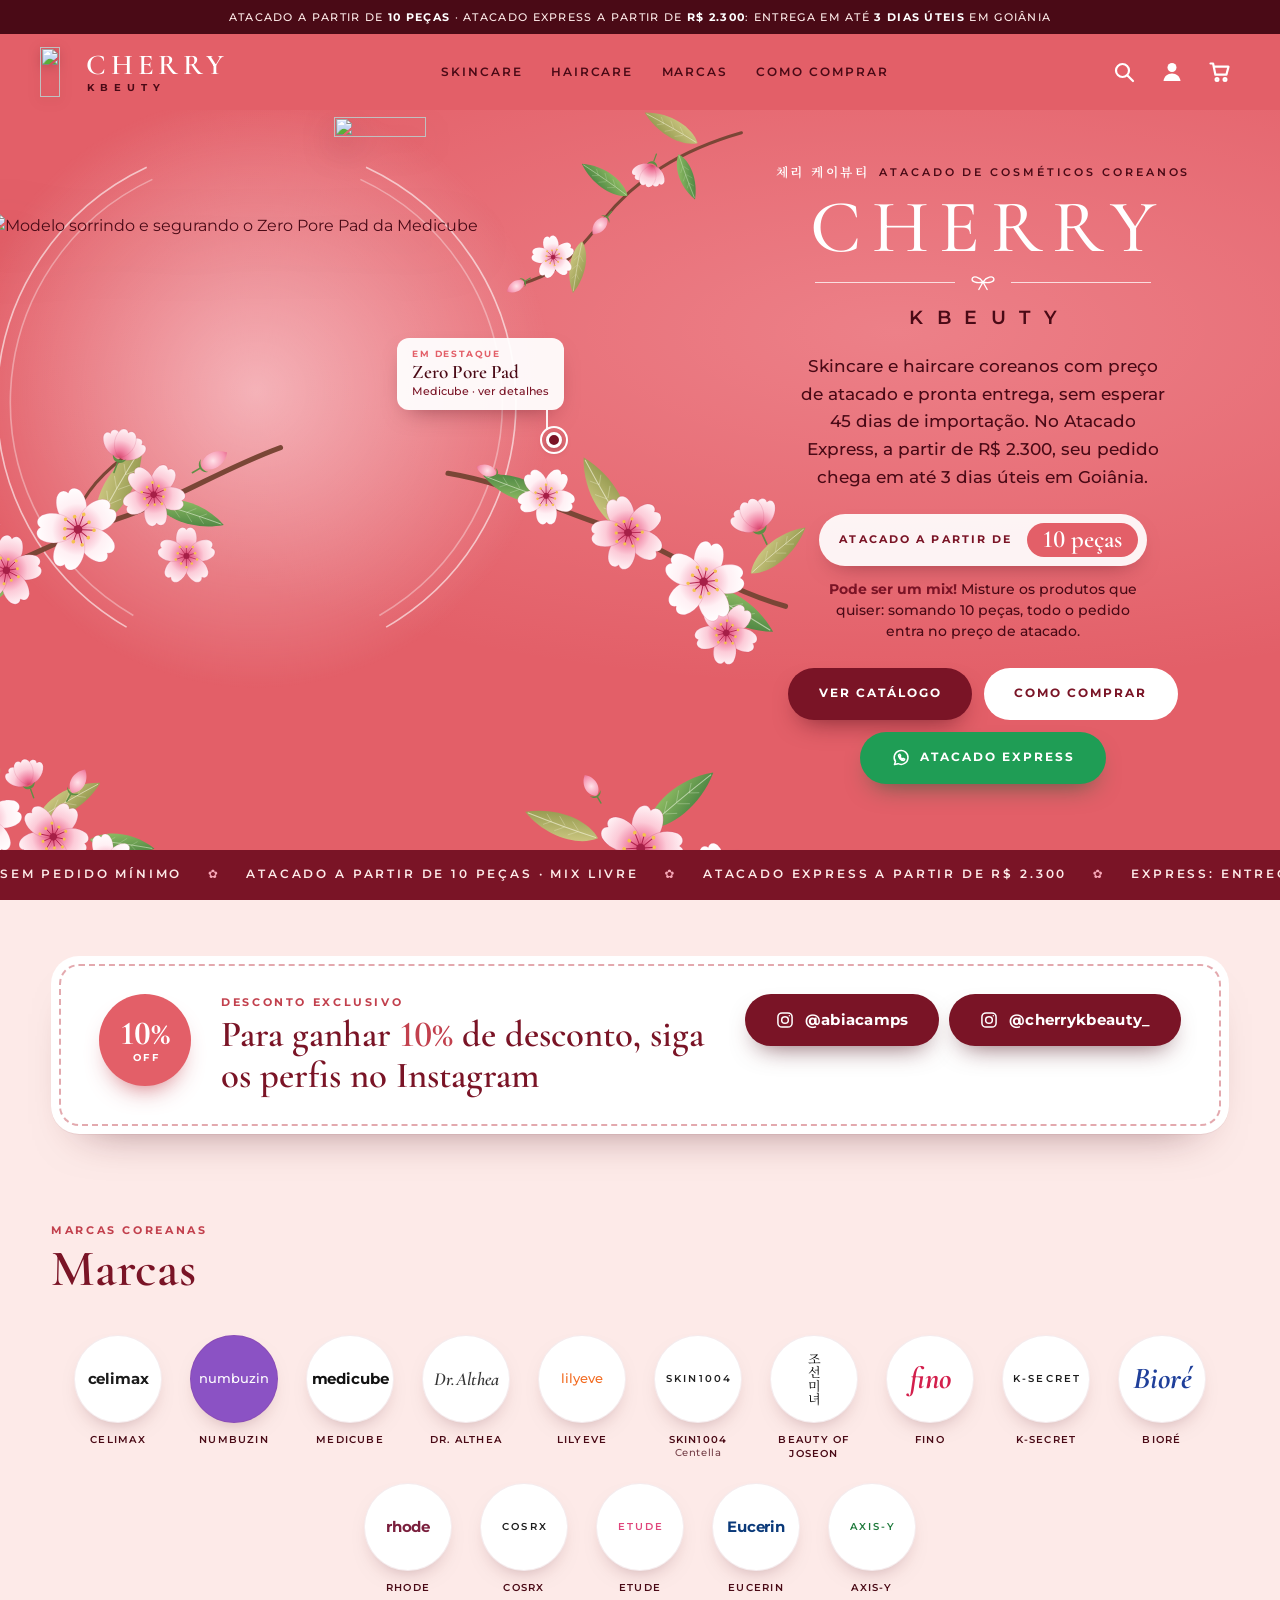
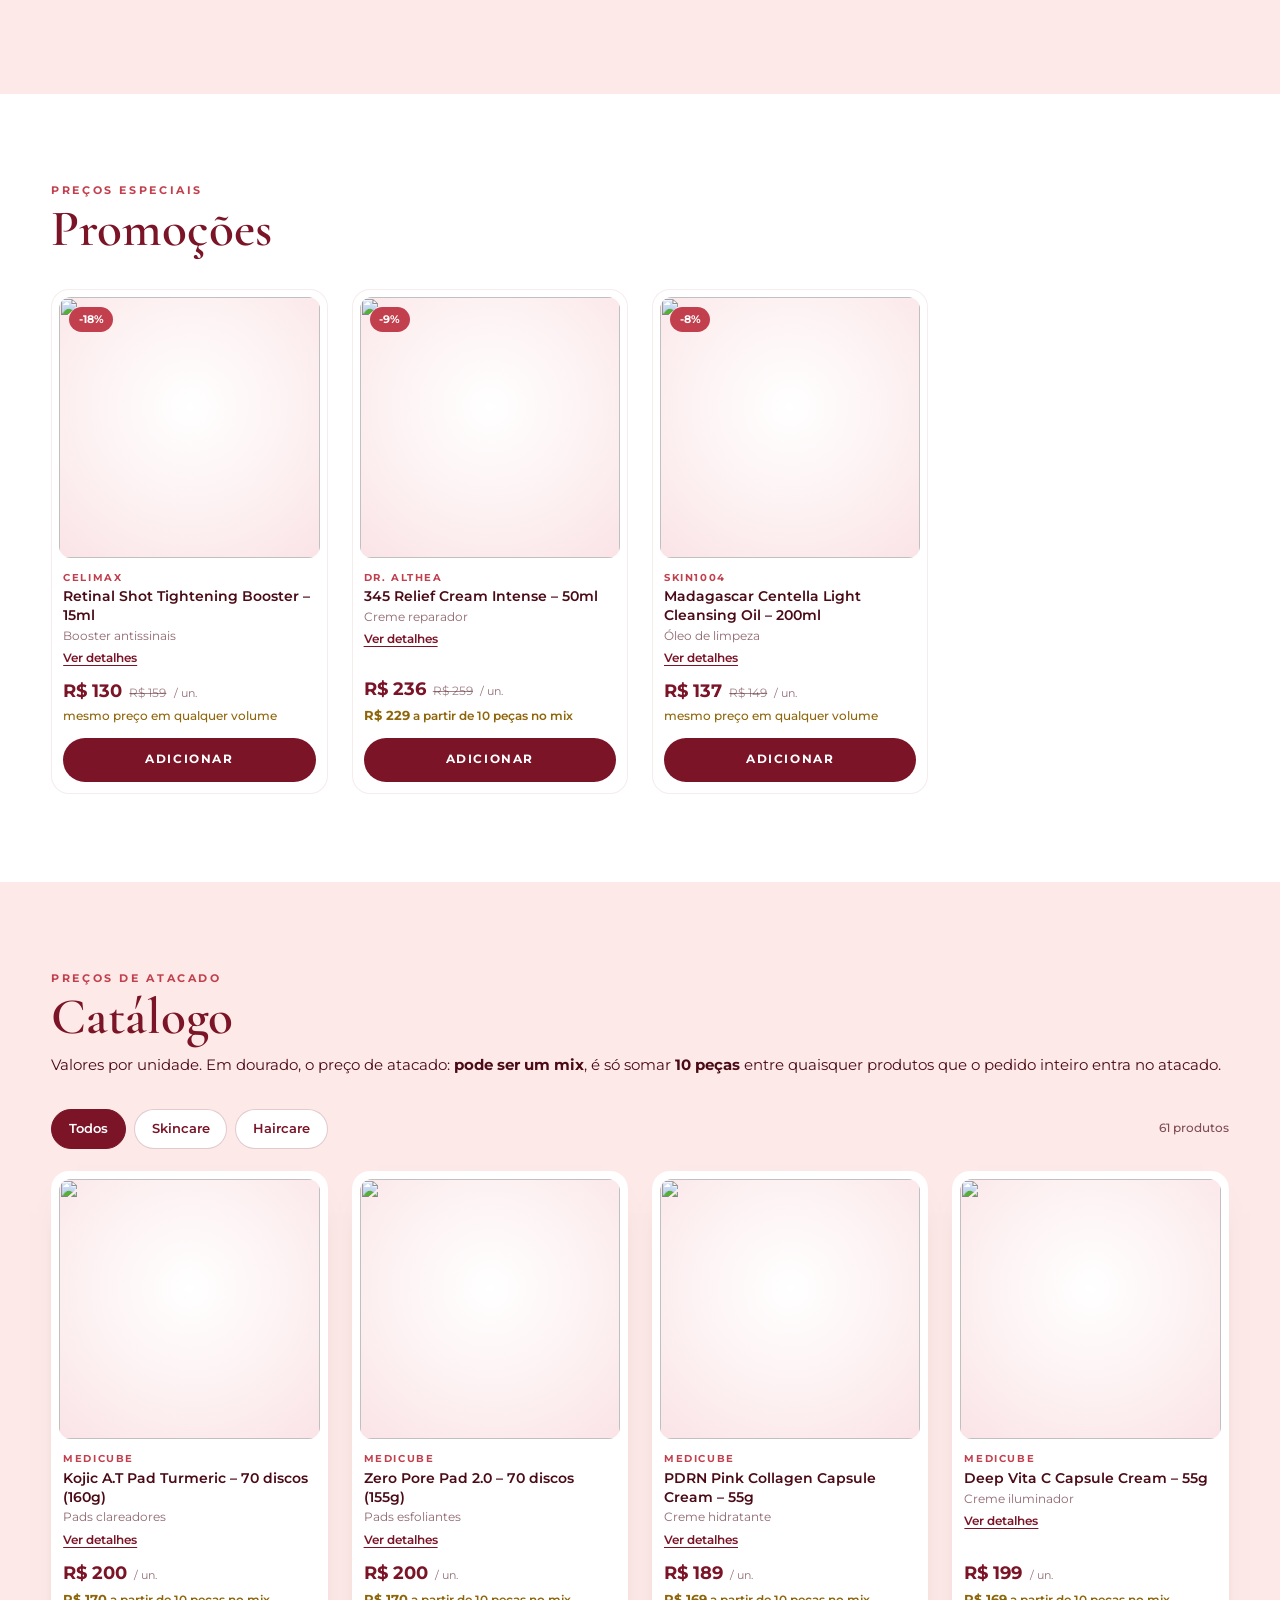
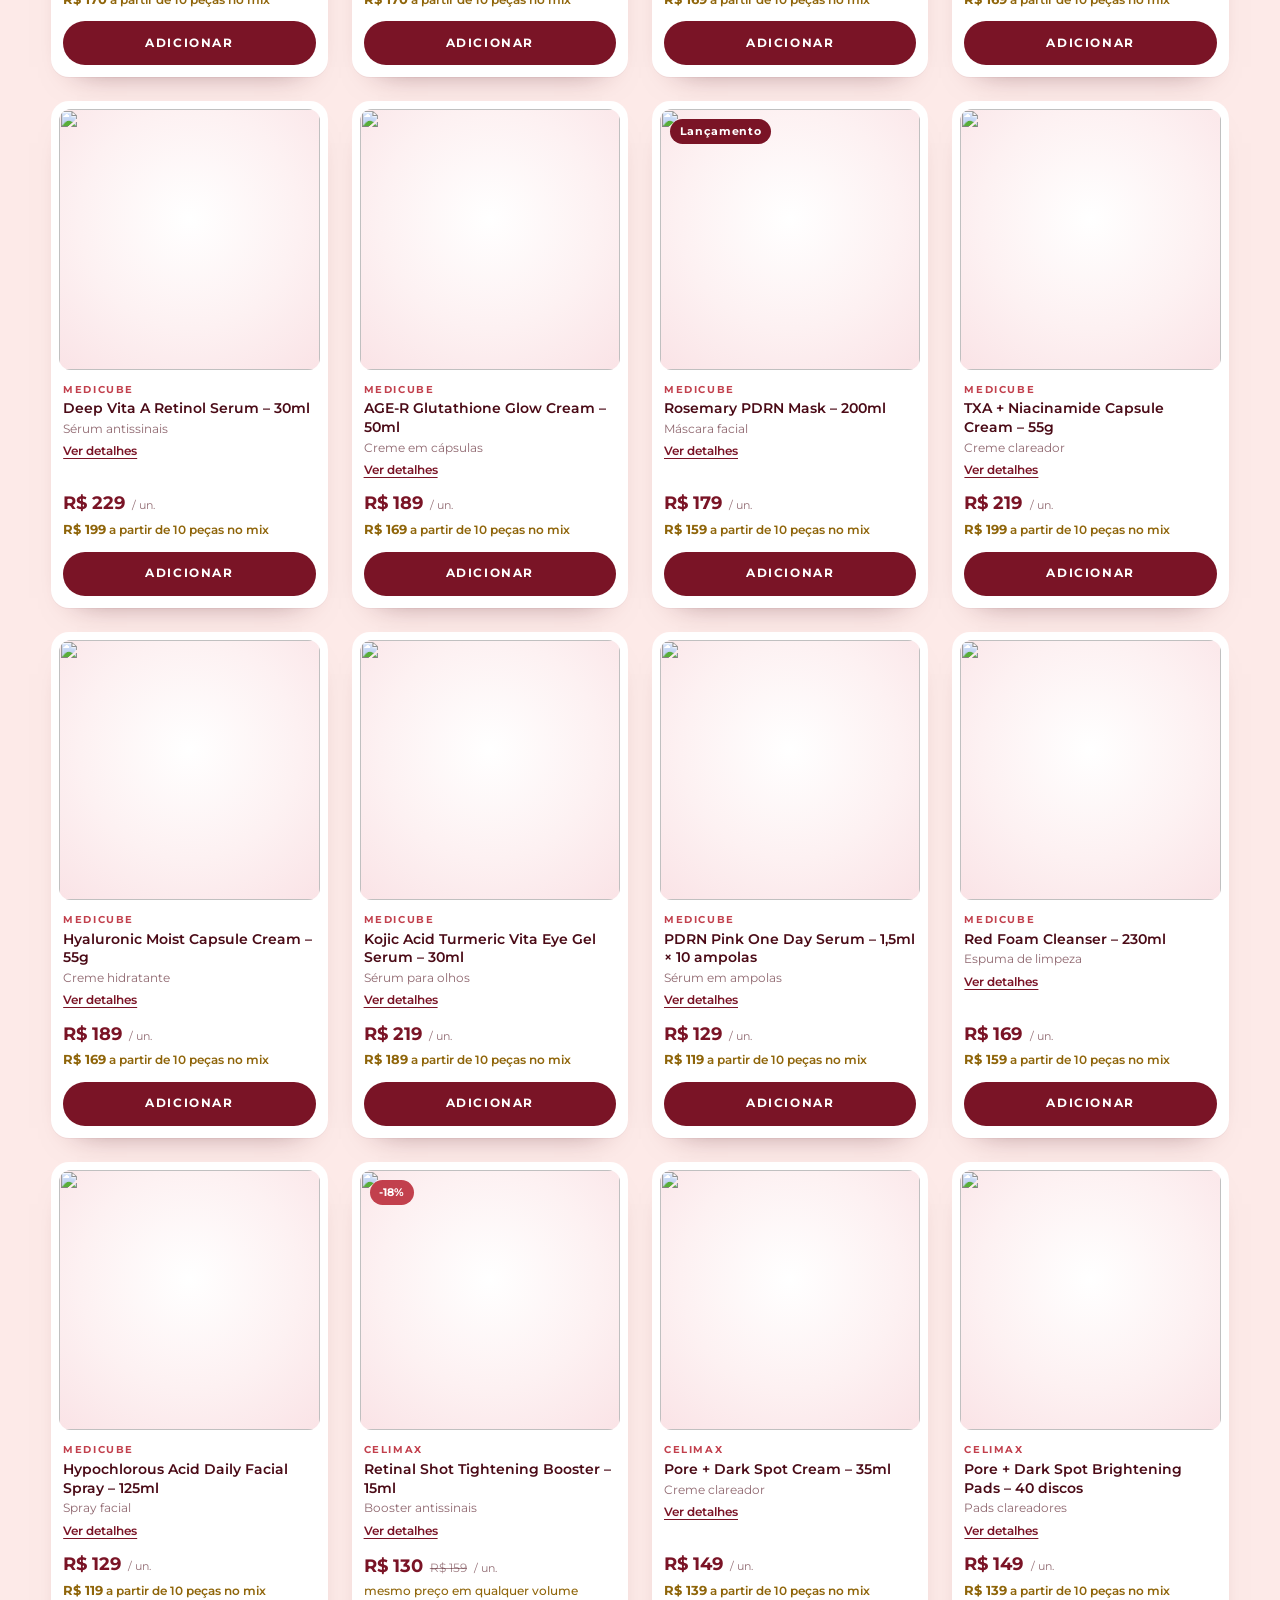
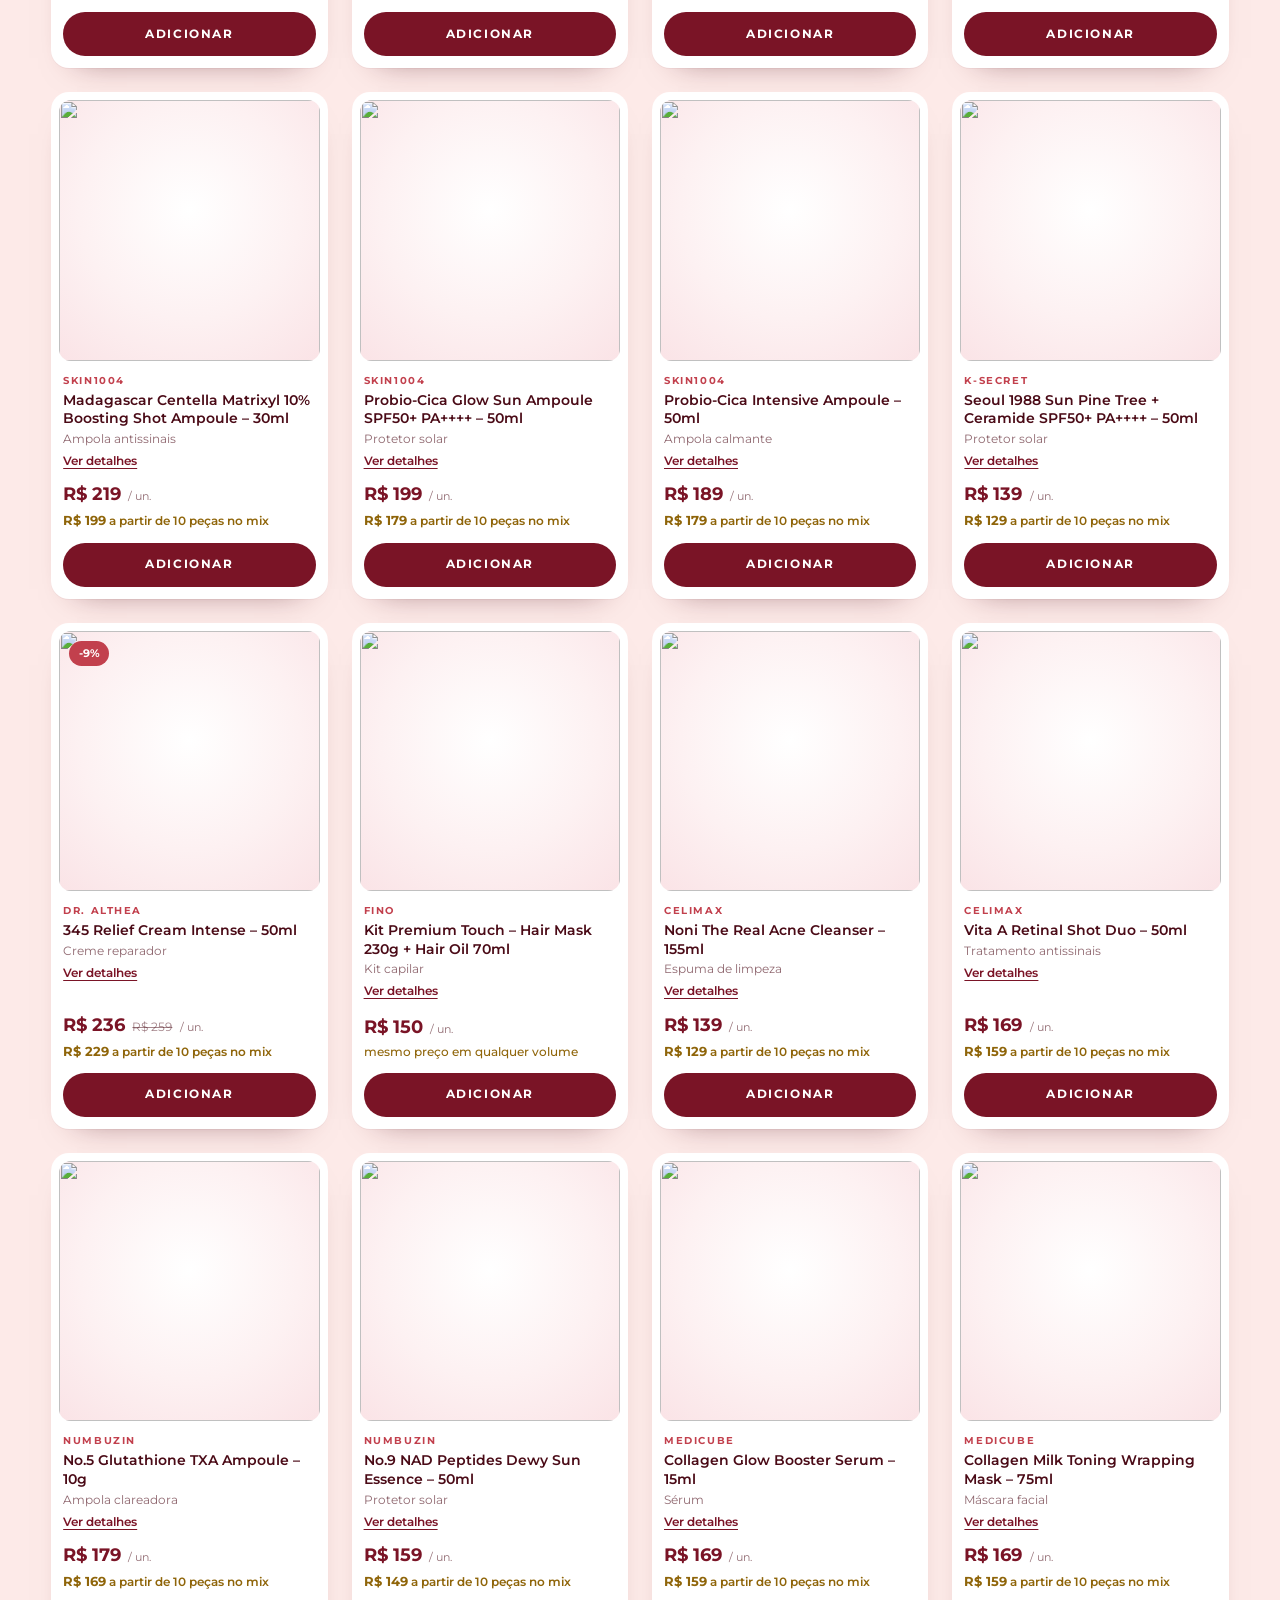
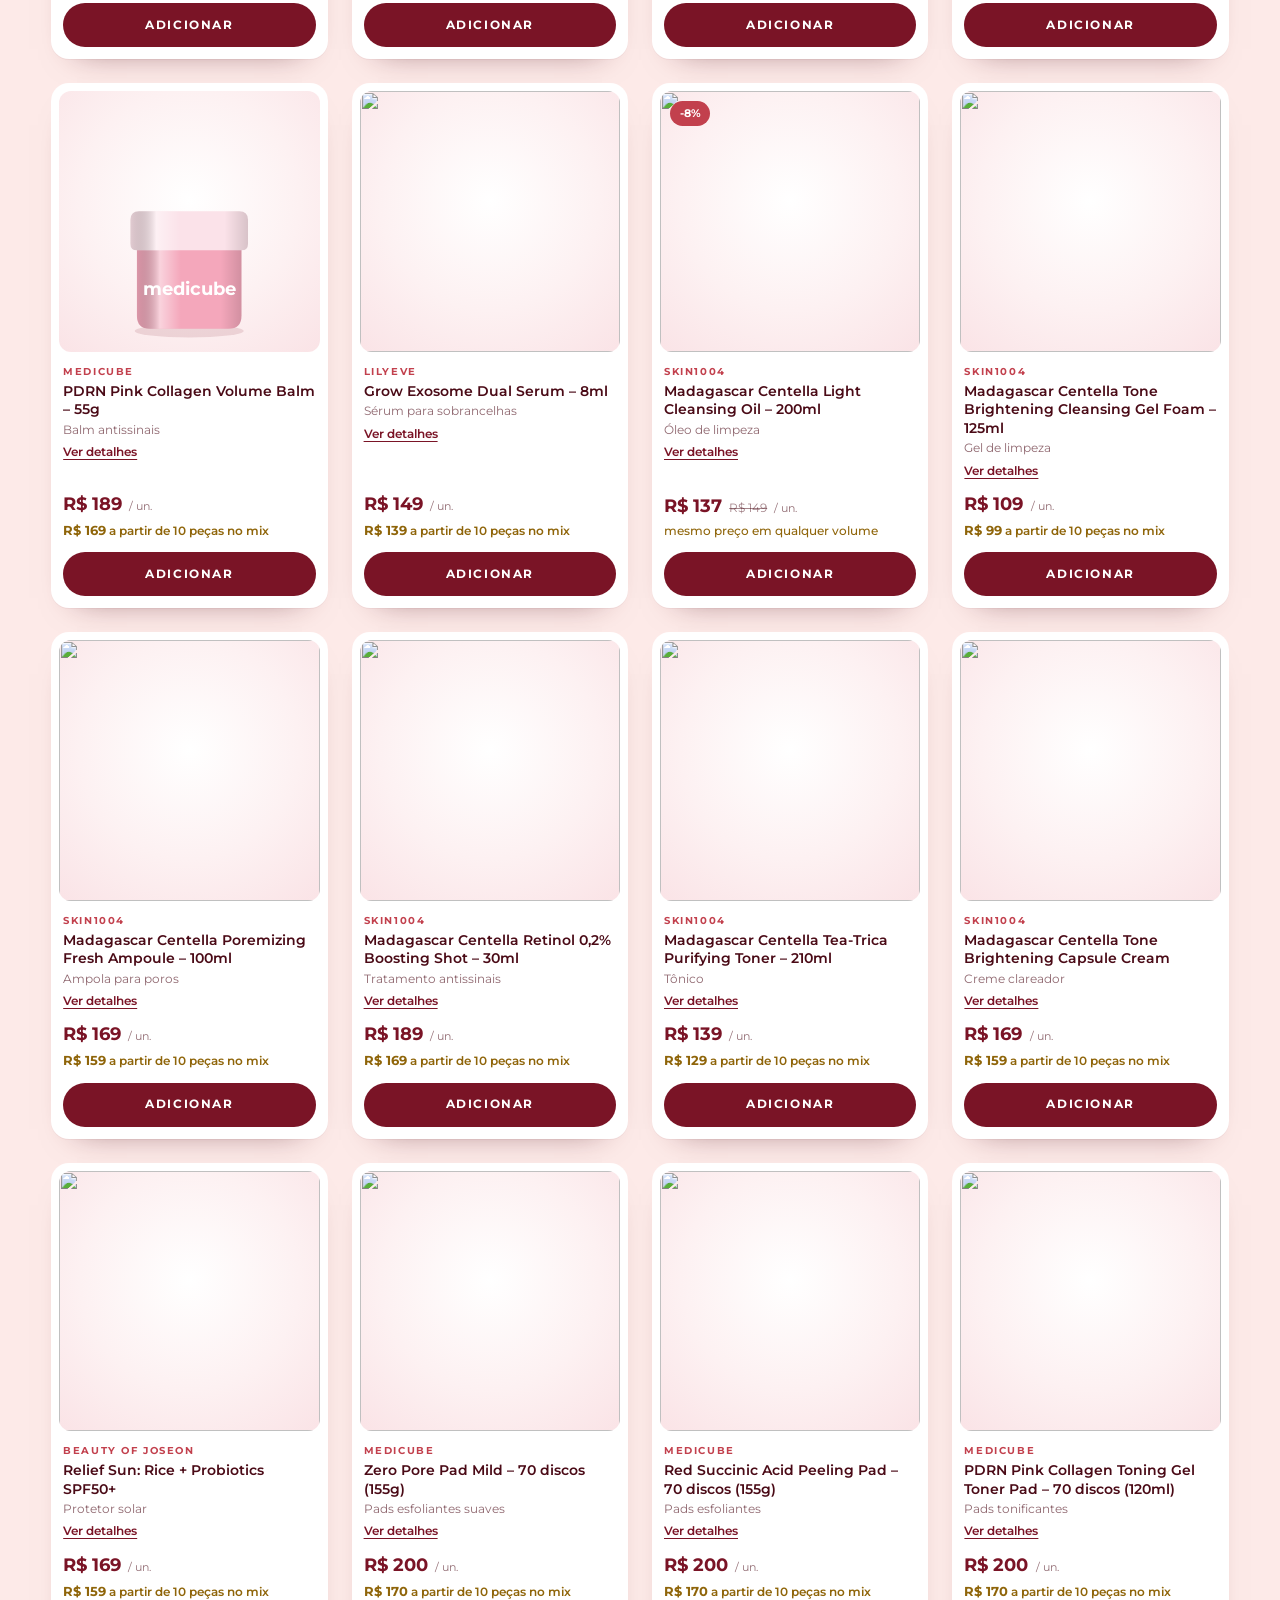
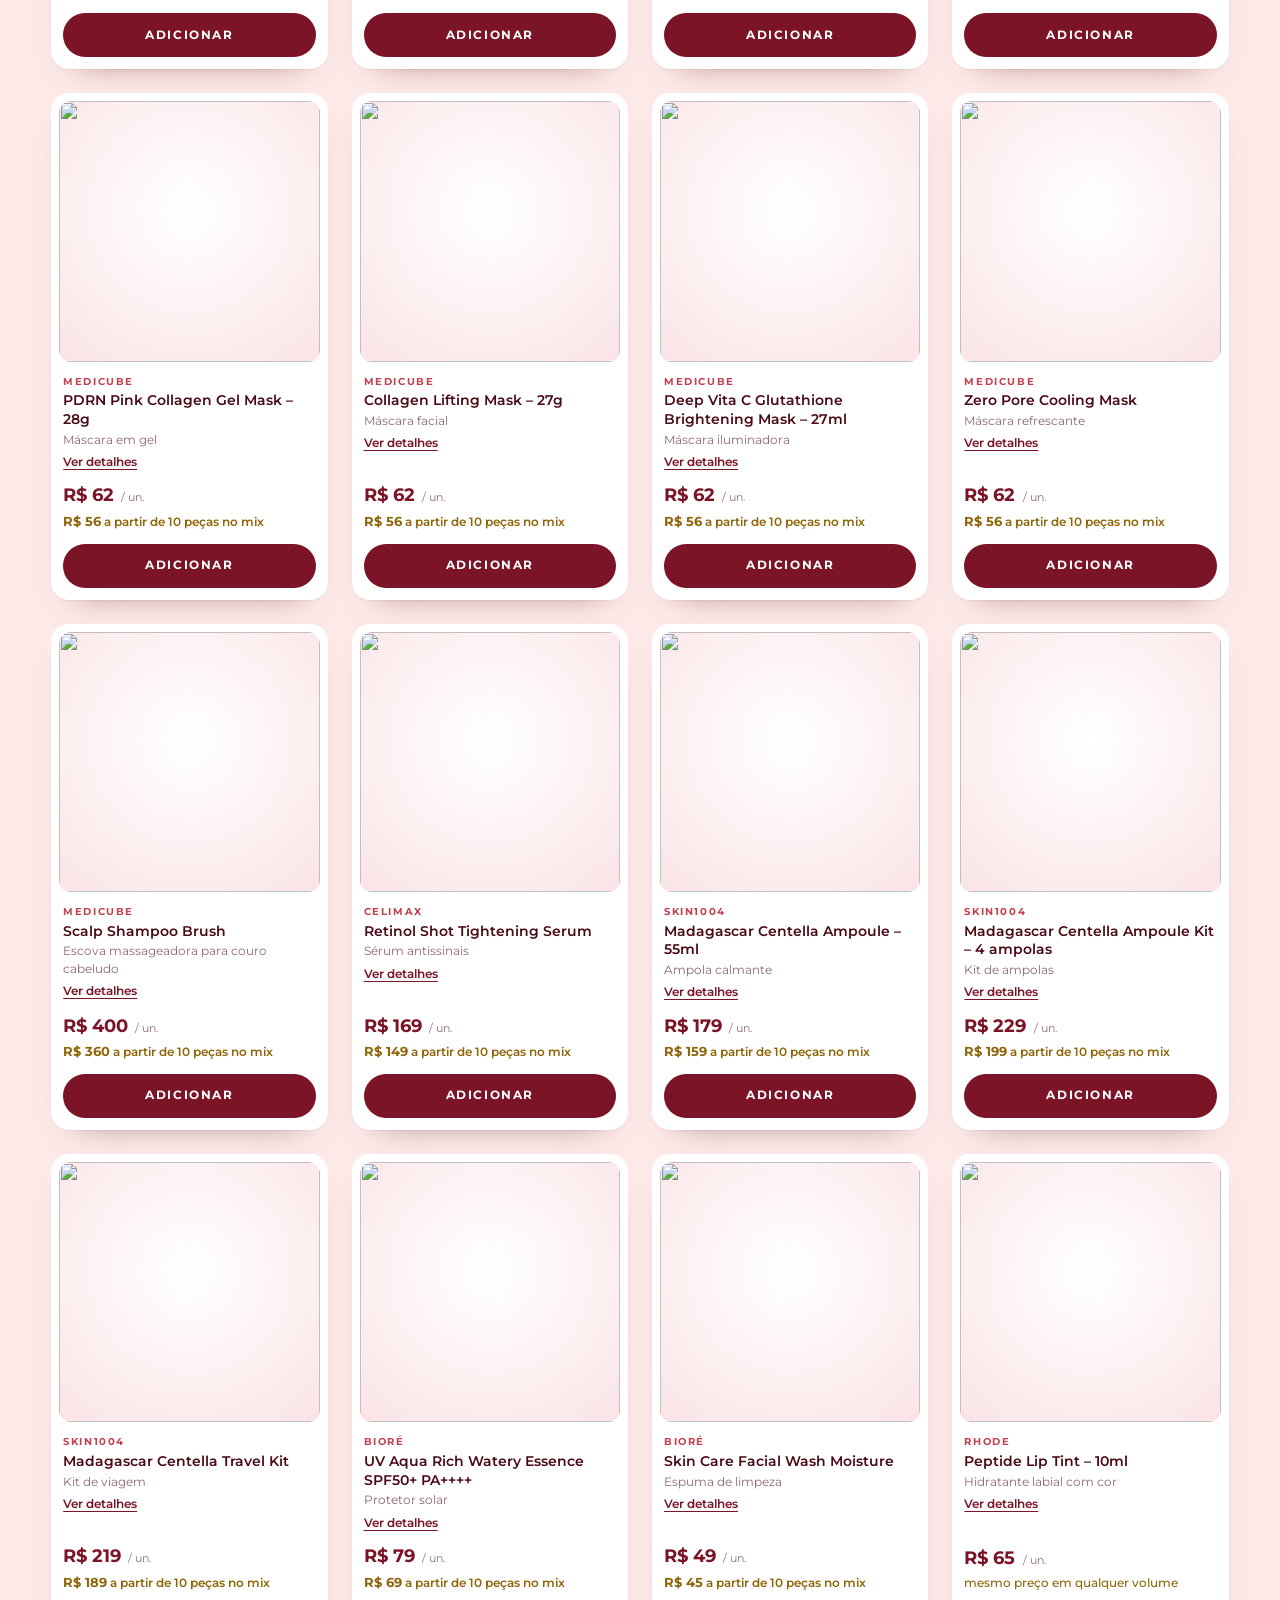
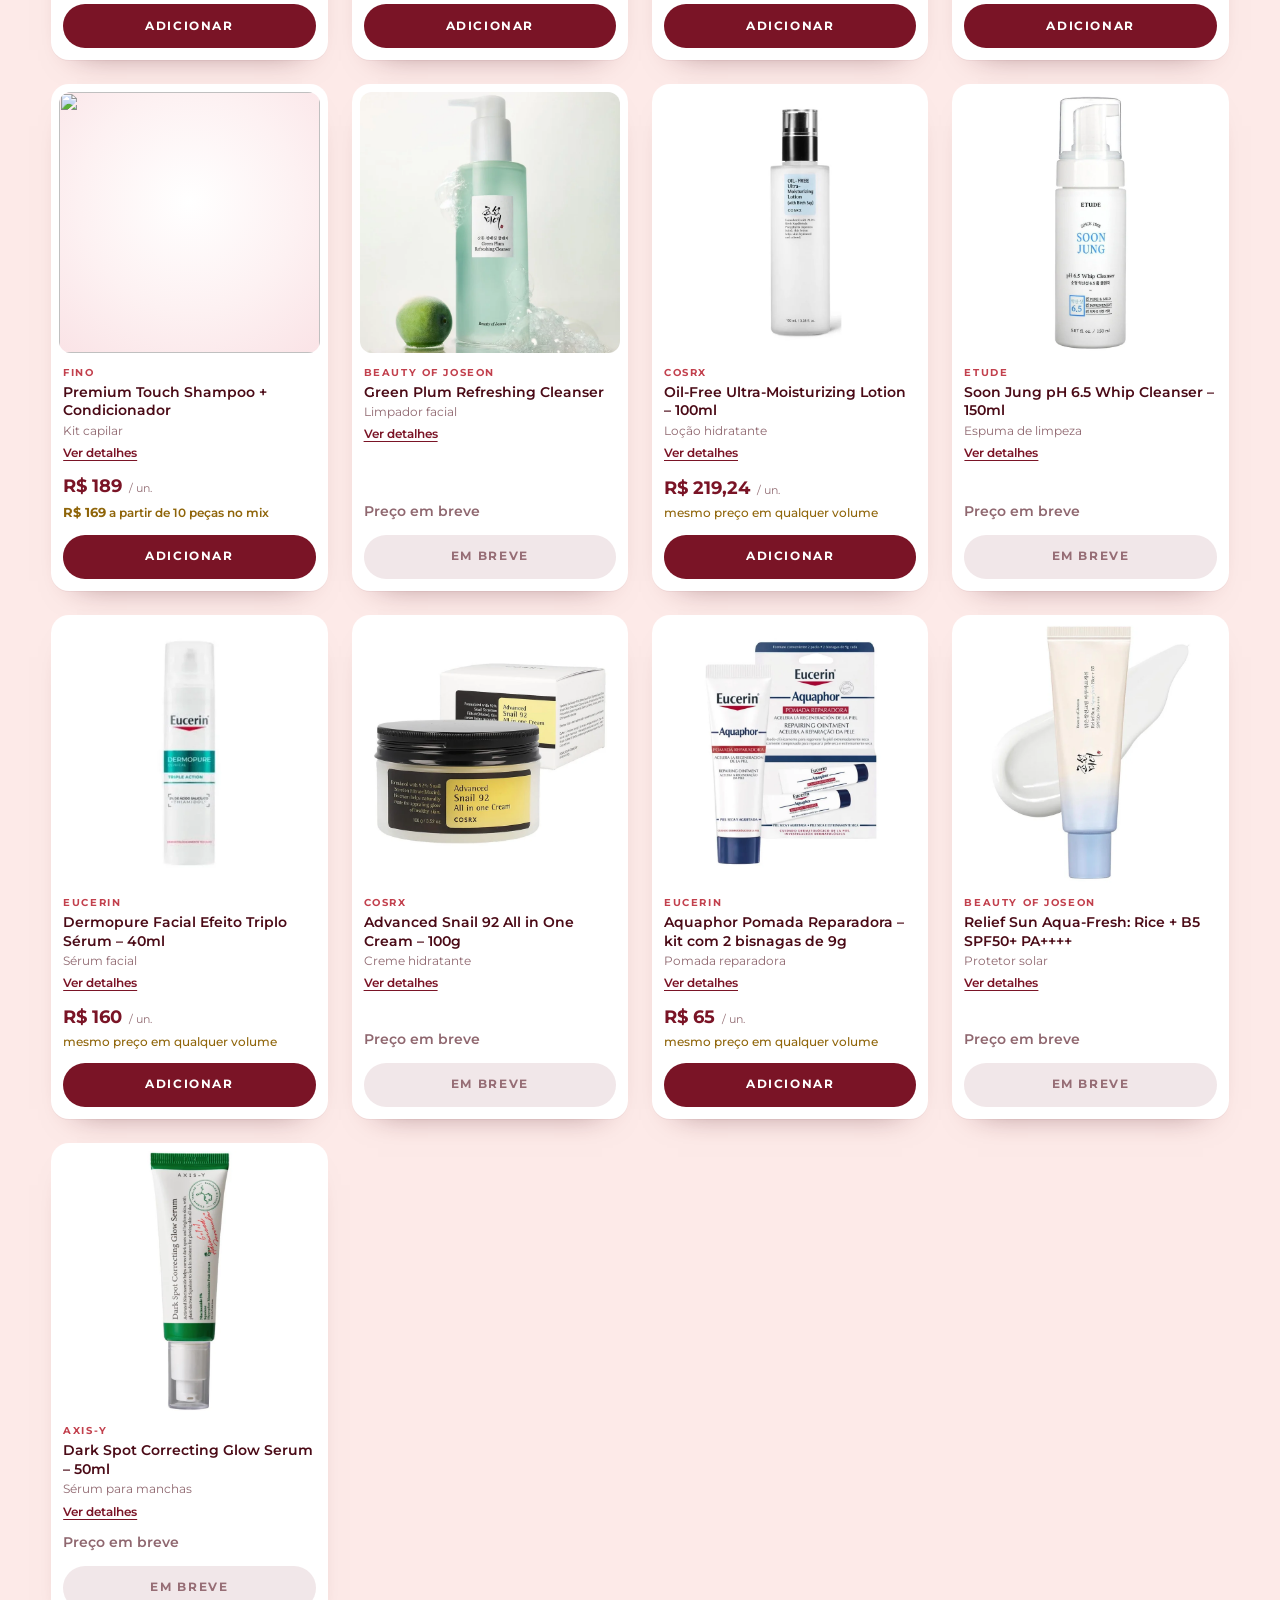
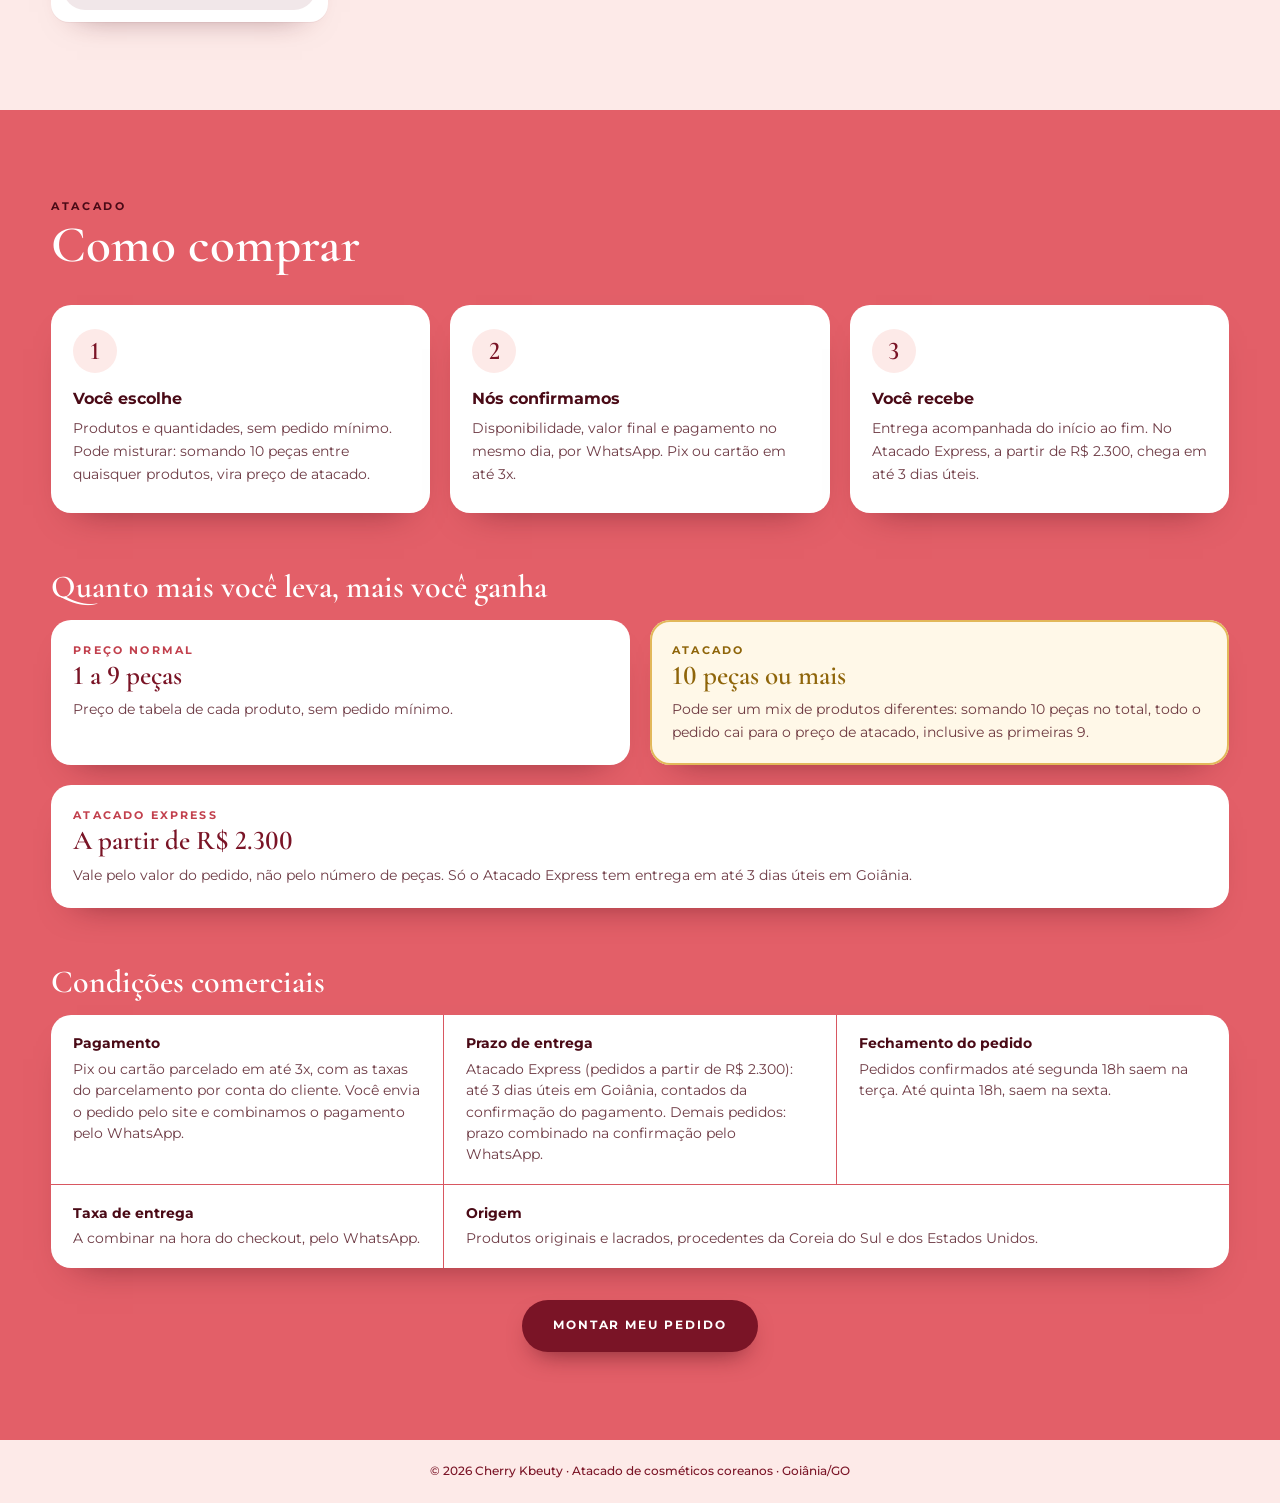
==== commit 77cb8765: "Vitrine no painel (destaques, promoções, lançamentos) e desconto do Instagram Painel: - nova aba Vit" ====
--- a/index.html
+++ b/index.html
@@ -391,6 +391,30 @@
       </div>
     </div>
 
+    <!-- ========== DESCONTO: SEGUIR NO INSTAGRAM ========== -->
+    <section class="insta" id="desconto" aria-labelledby="insta-titulo">
+      <div class="insta__caixa">
+        <p class="insta__selo" aria-hidden="true"><strong data-desconto-seguir>10%</strong><small>off</small></p>
+        <div class="insta__texto">
+          <p class="secao__eyebrow">Desconto exclusivo</p>
+          <h2 class="insta__titulo" id="insta-titulo">Para ganhar <span data-desconto-seguir>10%</span> de desconto, siga os perfis no Instagram</h2>
+        </div>
+        <ul class="insta__perfis" id="insta-perfis">
+          <li><a class="btn btn--primario btn--insta" href="https://www.instagram.com/abiacamps/" target="_blank" rel="noopener"><svg viewBox="0 0 24 24" aria-hidden="true"><rect x="3.5" y="3.5" width="17" height="17" rx="5"/><circle cx="12" cy="12" r="4"/><circle cx="17.2" cy="6.8" r=".9"/></svg>@abiacamps</a></li>
+          <li><a class="btn btn--primario btn--insta" href="https://www.instagram.com/cherrykbeauty_/" target="_blank" rel="noopener"><svg viewBox="0 0 24 24" aria-hidden="true"><rect x="3.5" y="3.5" width="17" height="17" rx="5"/><circle cx="12" cy="12" r="4"/><circle cx="17.2" cy="6.8" r=".9"/></svg>@cherrykbeauty_</a></li>
+        </ul>
+      </div>
+    </section>
+
+    <!-- ========== DESTAQUES (escolhidos no painel) ========== -->
+    <section class="secao" id="destaques" aria-labelledby="destaques-titulo" hidden>
+      <div class="secao__topo">
+        <p class="secao__eyebrow">Escolhidos para você</p>
+        <h2 class="secao__titulo" id="destaques-titulo">Destaques</h2>
+      </div>
+      <div class="produtos" id="grade-destaques"></div>
+    </section>
+
     <!-- ========== MARCAS ========== -->
     <section class="secao" id="marcas" aria-labelledby="marcas-titulo">
       <div class="secao__topo">
--- a/css/style.css
+++ b/css/style.css
@@ -1182,6 +1182,48 @@
   html { scroll-behavior: auto; }
 }
 
+/* ---------- Desconto: seguir no Instagram ---------- */
+
+.insta { padding: clamp(28px, 5vw, 56px) clamp(16px, 4vw, 56px) 0; }
+.insta[hidden] { display: none; }
+.insta__caixa {
+  display: grid; gap: 18px; justify-items: center; text-align: center;
+  max-width: 1320px; margin: 0 auto;
+  padding: clamp(26px, 4vw, 38px) clamp(20px, 4vw, 48px);
+  border-radius: 28px;
+  background: var(--branco);
+  box-shadow: 0 1px 0 rgba(122, 20, 38, .06), 0 24px 48px -34px rgba(74, 10, 22, .6);
+  outline: 2px dashed rgba(194, 64, 77, .45); outline-offset: -10px;
+}
+.insta__selo {
+  display: grid; place-content: center; justify-items: center;
+  width: 92px; height: 92px; margin: 0;
+  border-radius: 50%;
+  background: var(--coral); color: var(--branco);
+  box-shadow: 0 14px 26px -14px rgba(194, 64, 77, .9);
+  line-height: 1;
+}
+.insta__selo strong { font-family: var(--serif); font-size: 2.1rem; font-weight: 700; font-variant-numeric: lining-nums; }
+.insta__selo small { margin-top: 2px; padding-left: .26em; font-size: .6rem; font-weight: 700; letter-spacing: .26em; text-transform: uppercase; }
+.insta__titulo {
+  margin: 0;
+  font-family: var(--serif); font-weight: 600;
+  font-size: clamp(1.6rem, 1.2rem + 1.6vw, 2.3rem); line-height: 1.1;
+  color: var(--cereja);
+  font-variant-numeric: lining-nums;
+}
+.insta__titulo span { color: var(--coral-escuro); }
+.insta__perfis { display: flex; flex-wrap: wrap; justify-content: center; gap: 10px; margin: 0; padding: 0; list-style: none; }
+.btn--insta { gap: .6rem; font-size: .92rem; letter-spacing: .02em; text-transform: none; }
+.btn--insta svg {
+  width: 20px; height: 20px; flex: none;
+  fill: none; stroke: currentColor; stroke-width: 1.8; stroke-linecap: round; stroke-linejoin: round;
+}
+.btn--insta svg circle:last-child { fill: currentColor; stroke: none; }
+@media (min-width: 900px) {
+  .insta__caixa { grid-template-columns: auto minmax(0, 1fr) auto; justify-items: start; text-align: left; gap: 30px; }
+}
+
 /* ---------- Consultar no WhatsApp ---------- */
 
 .btn--whats {
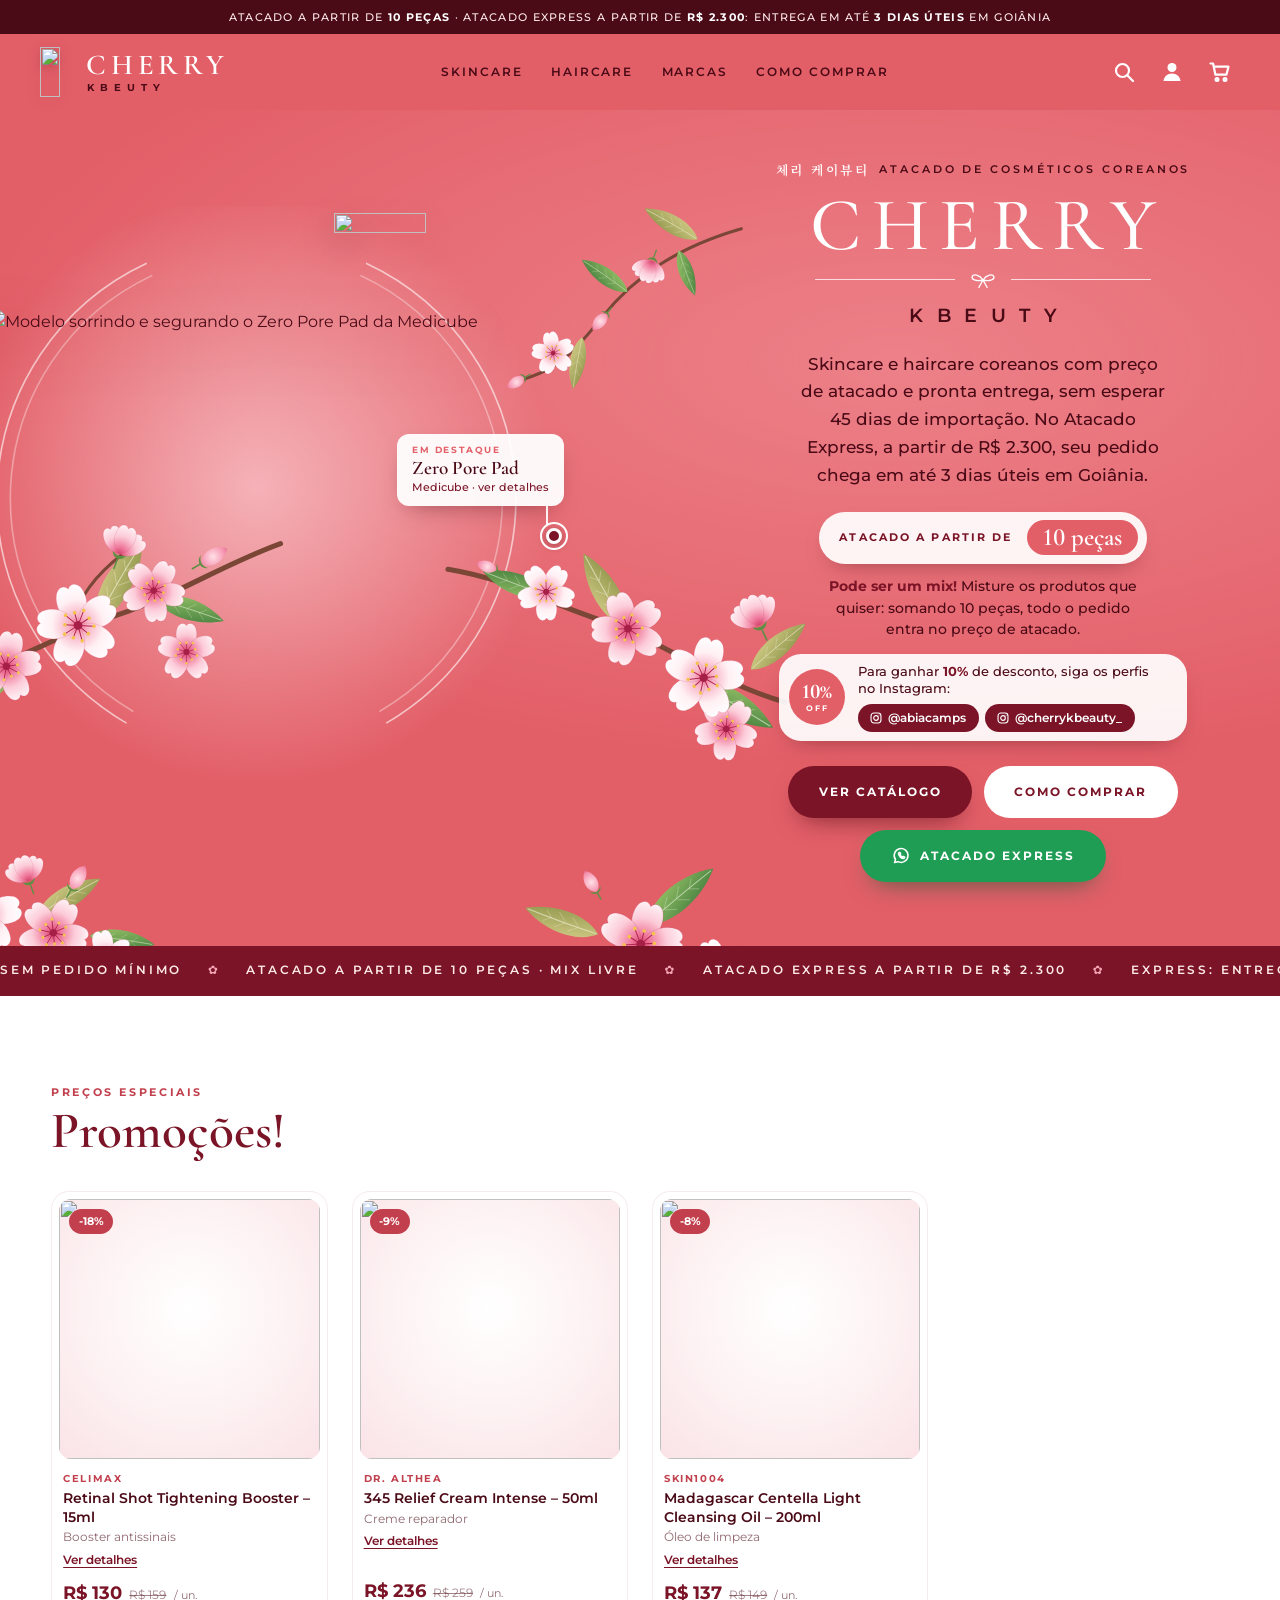
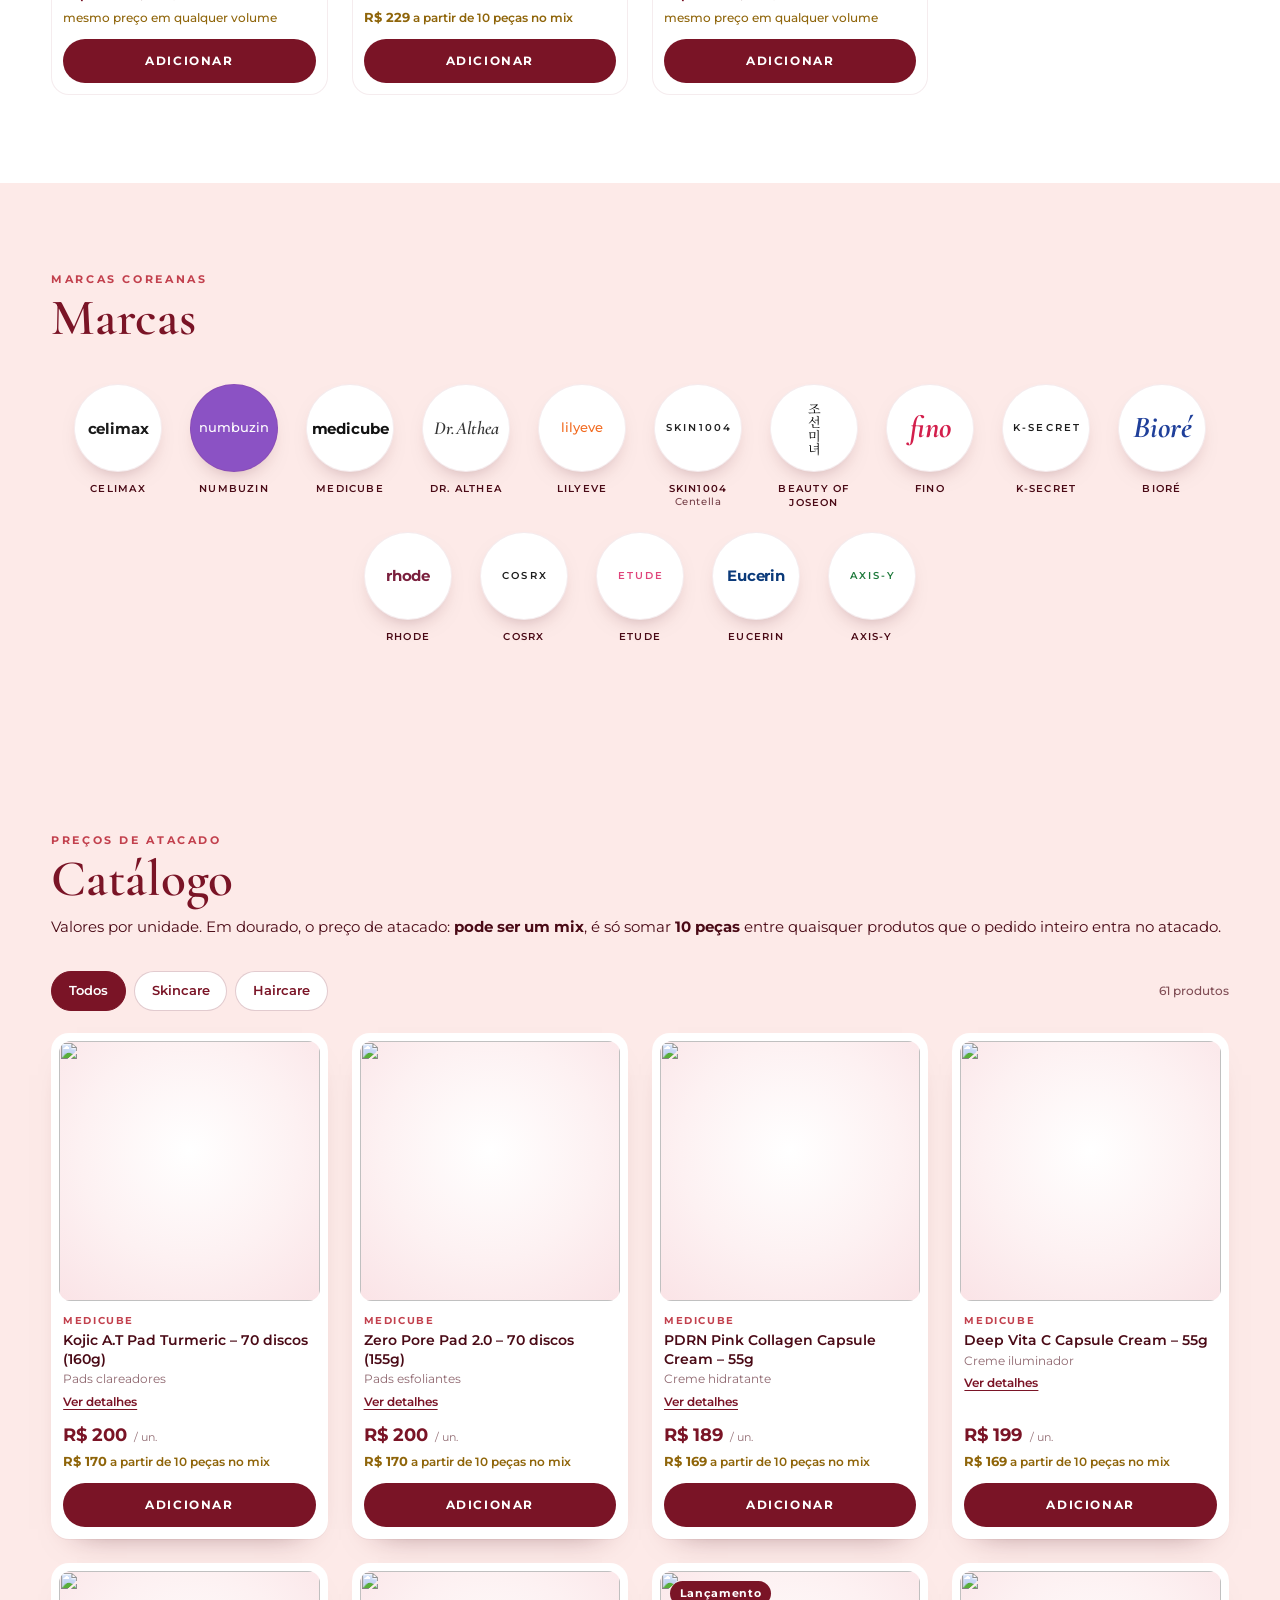
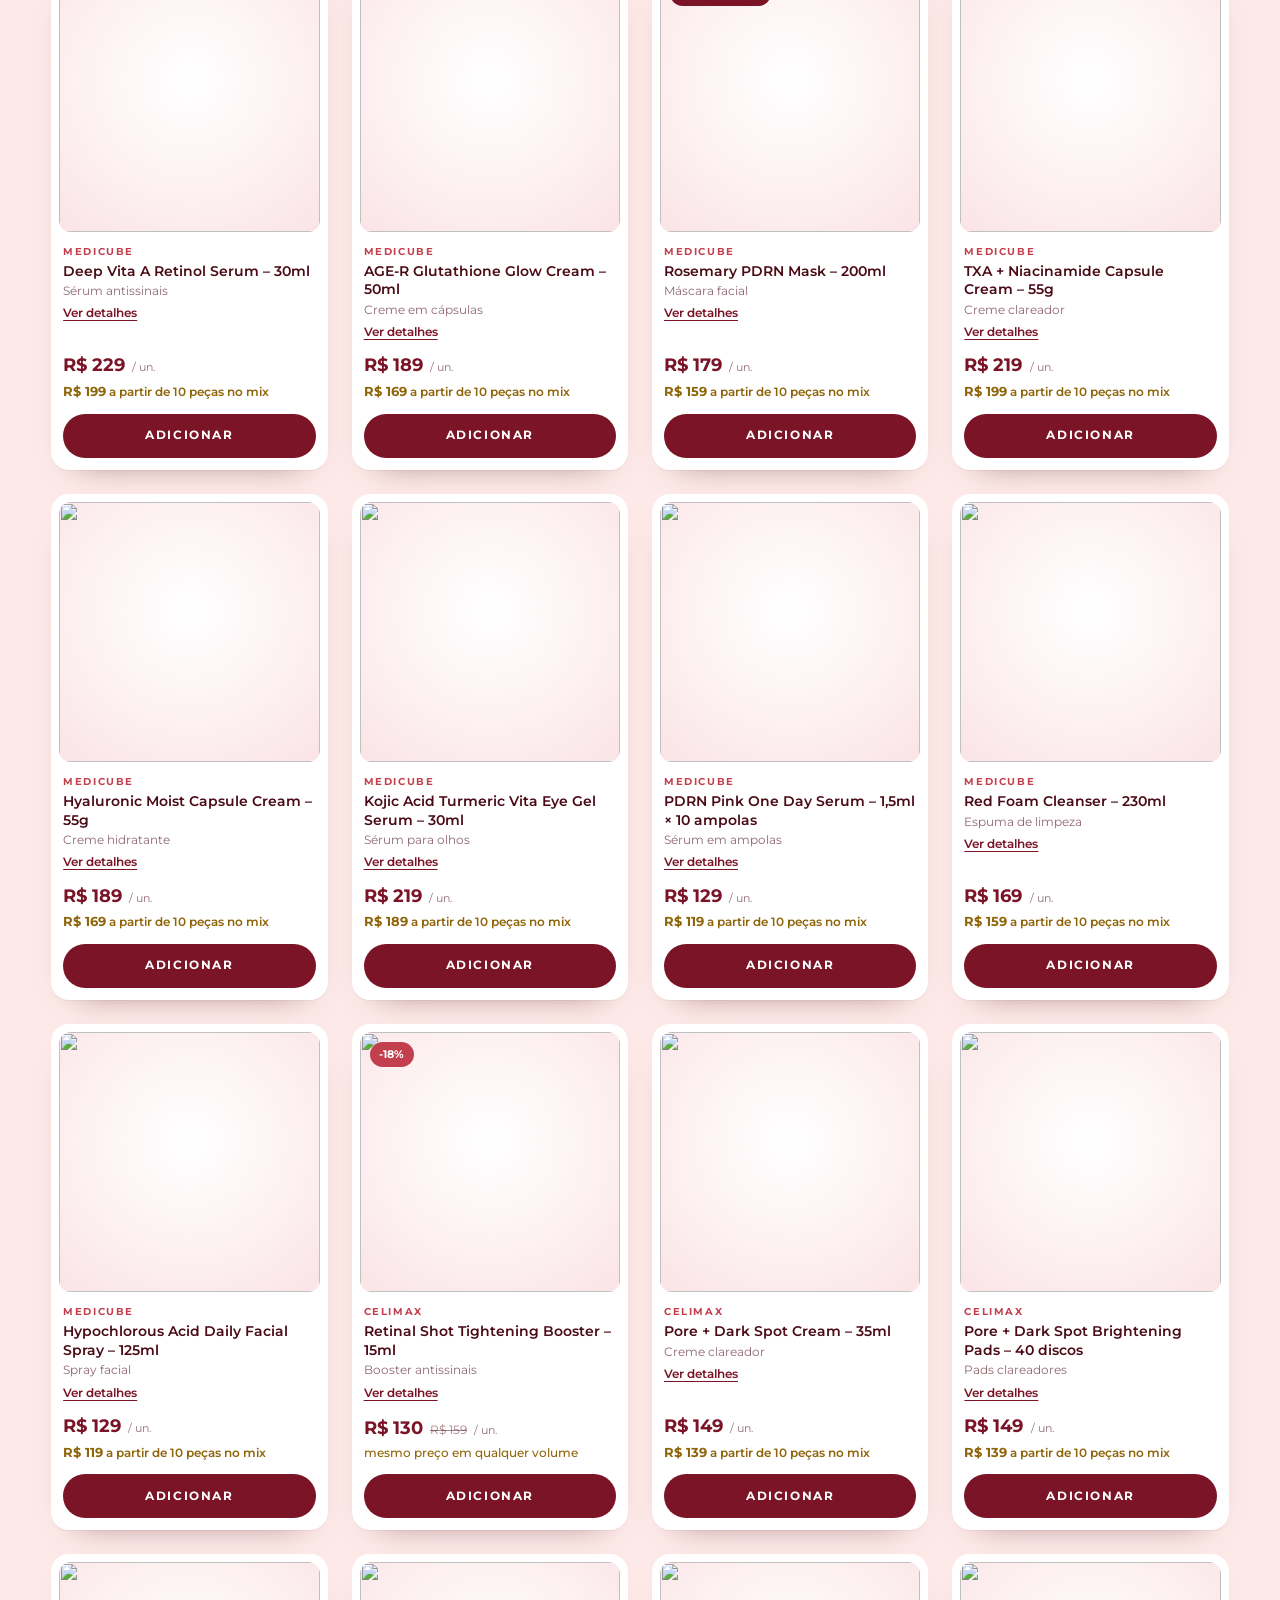
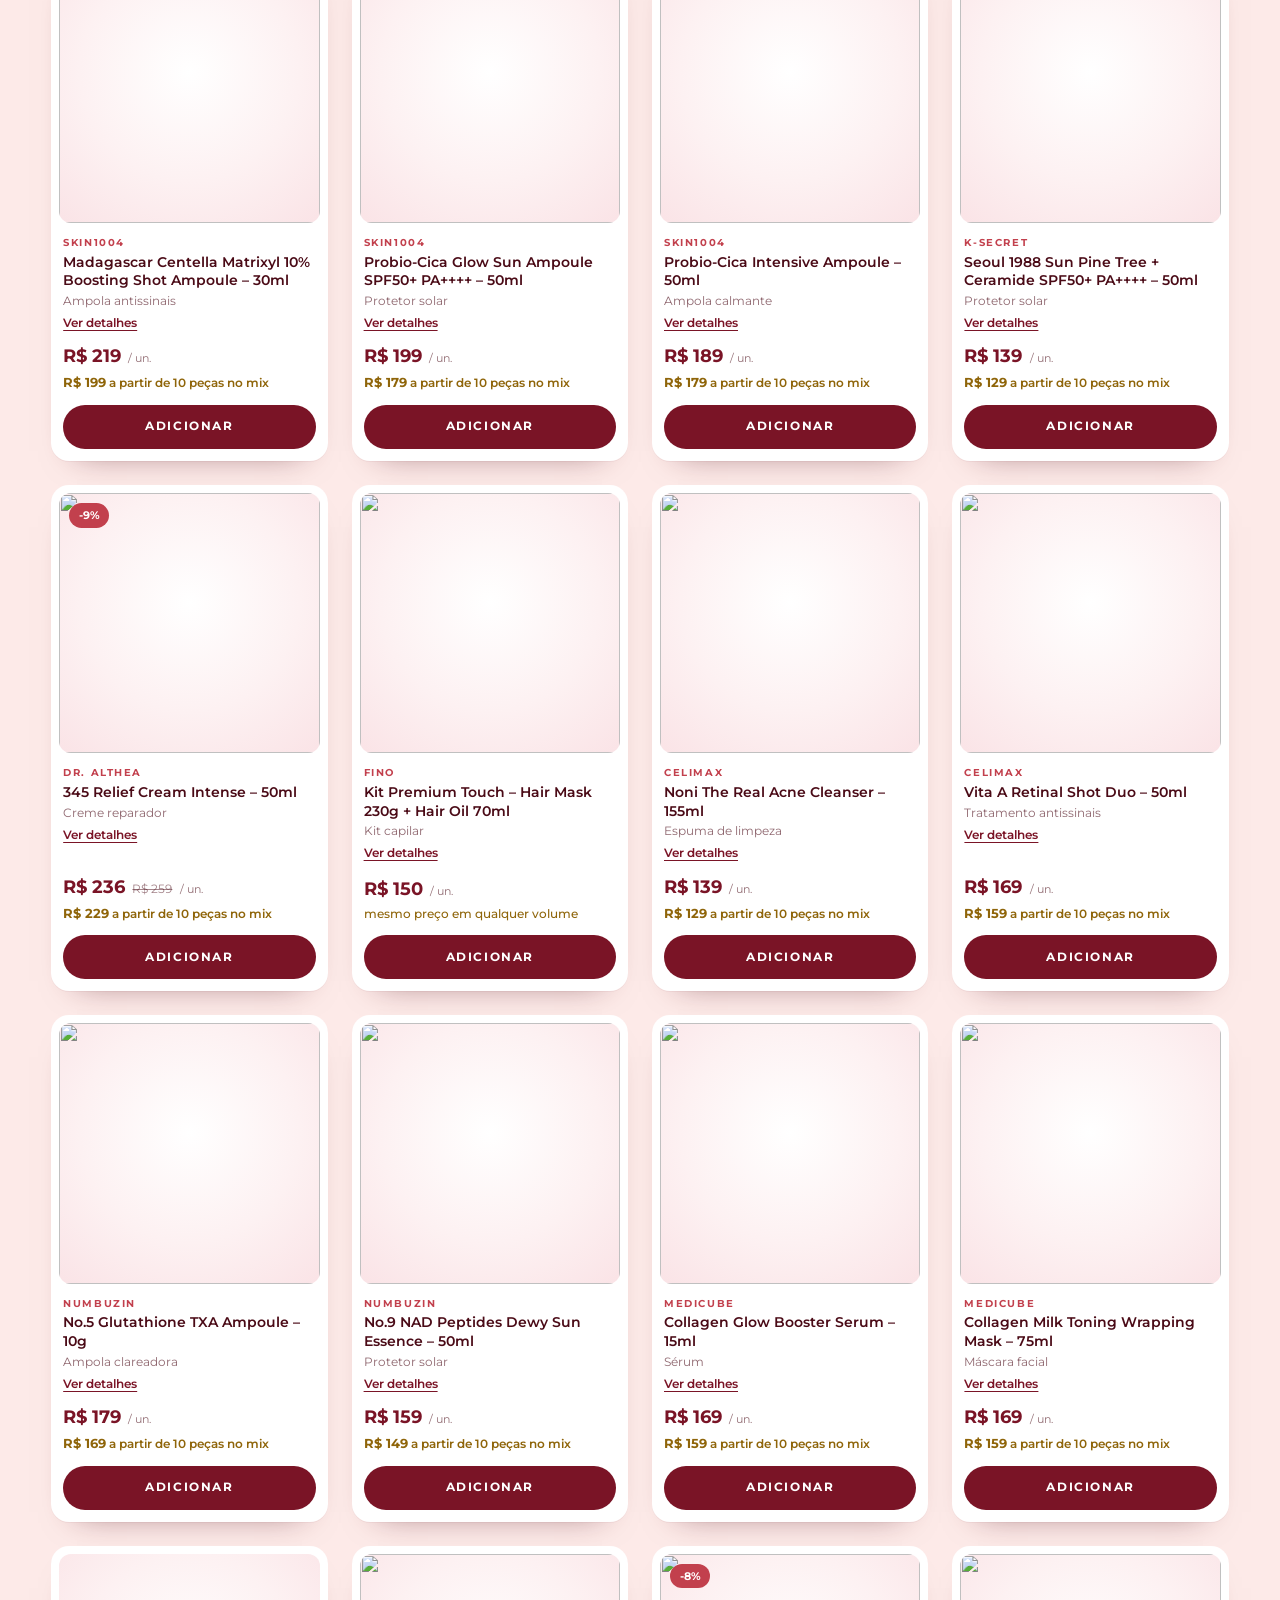
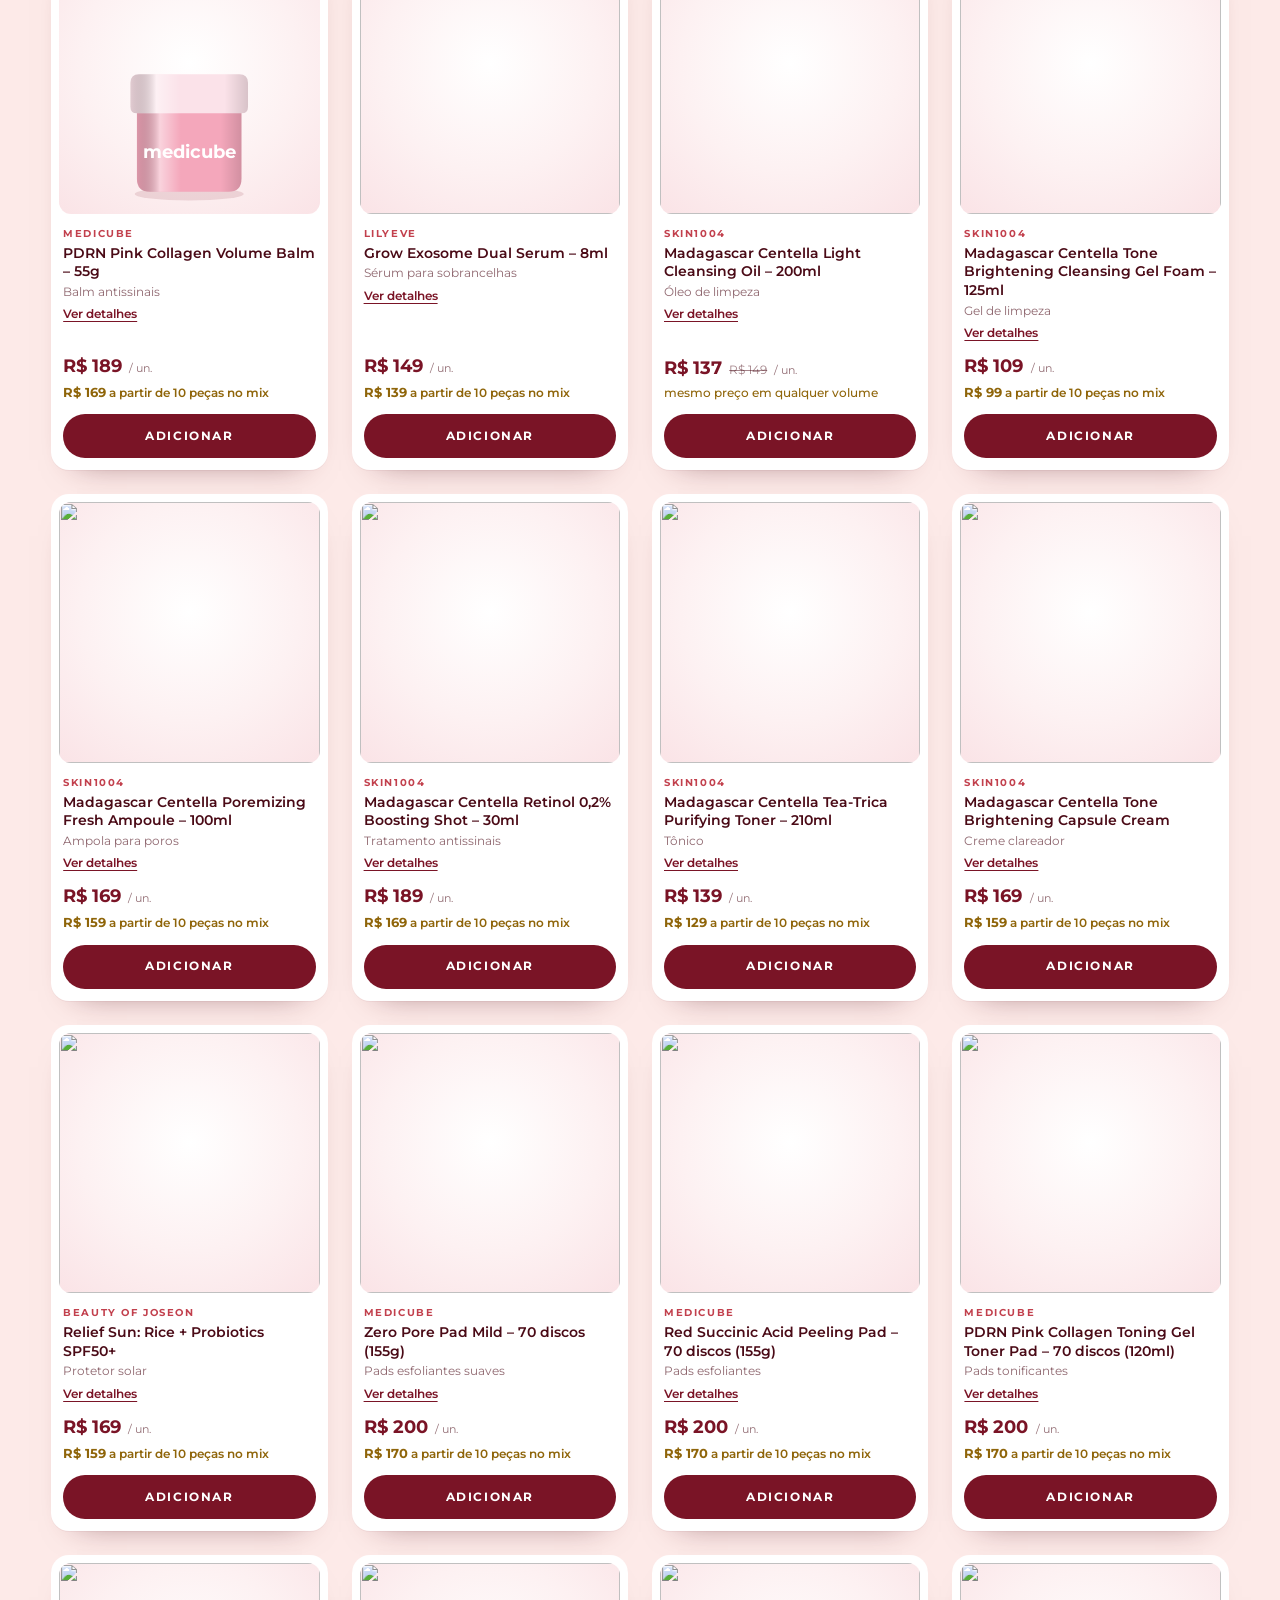
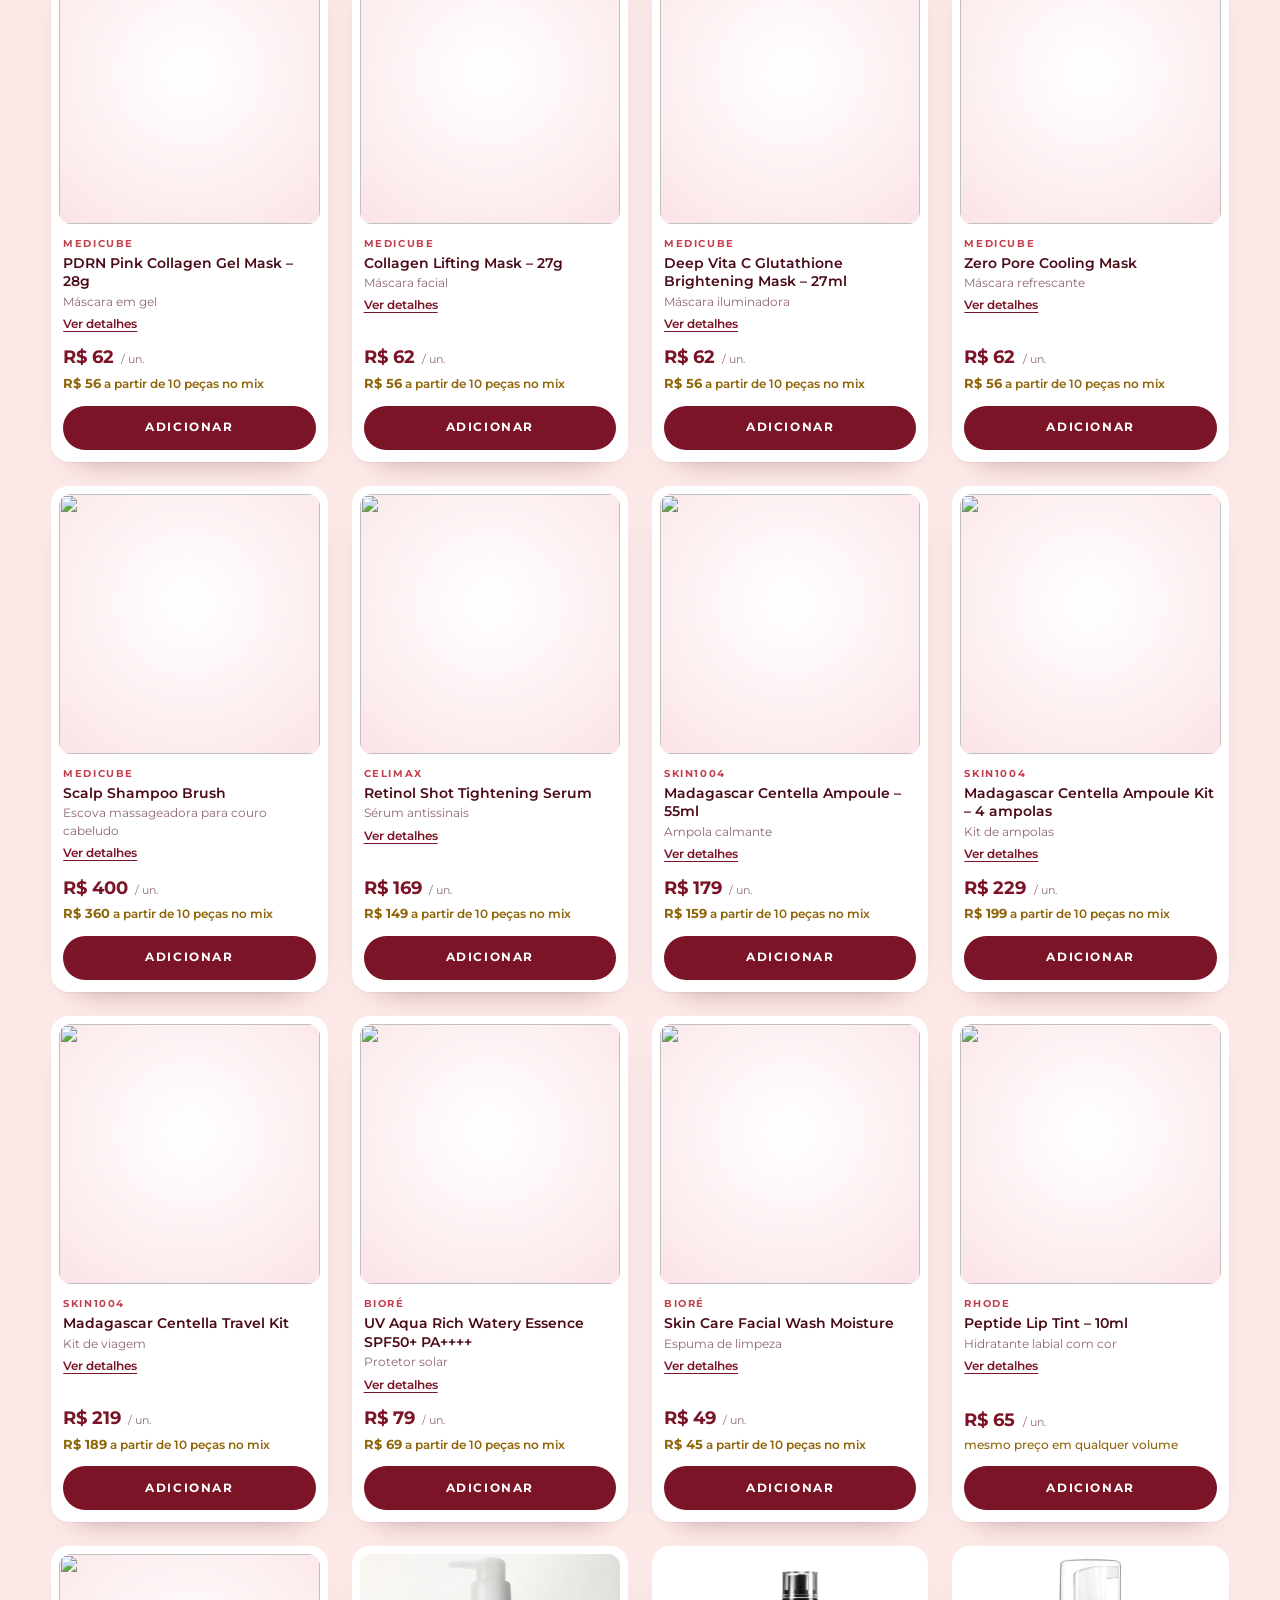
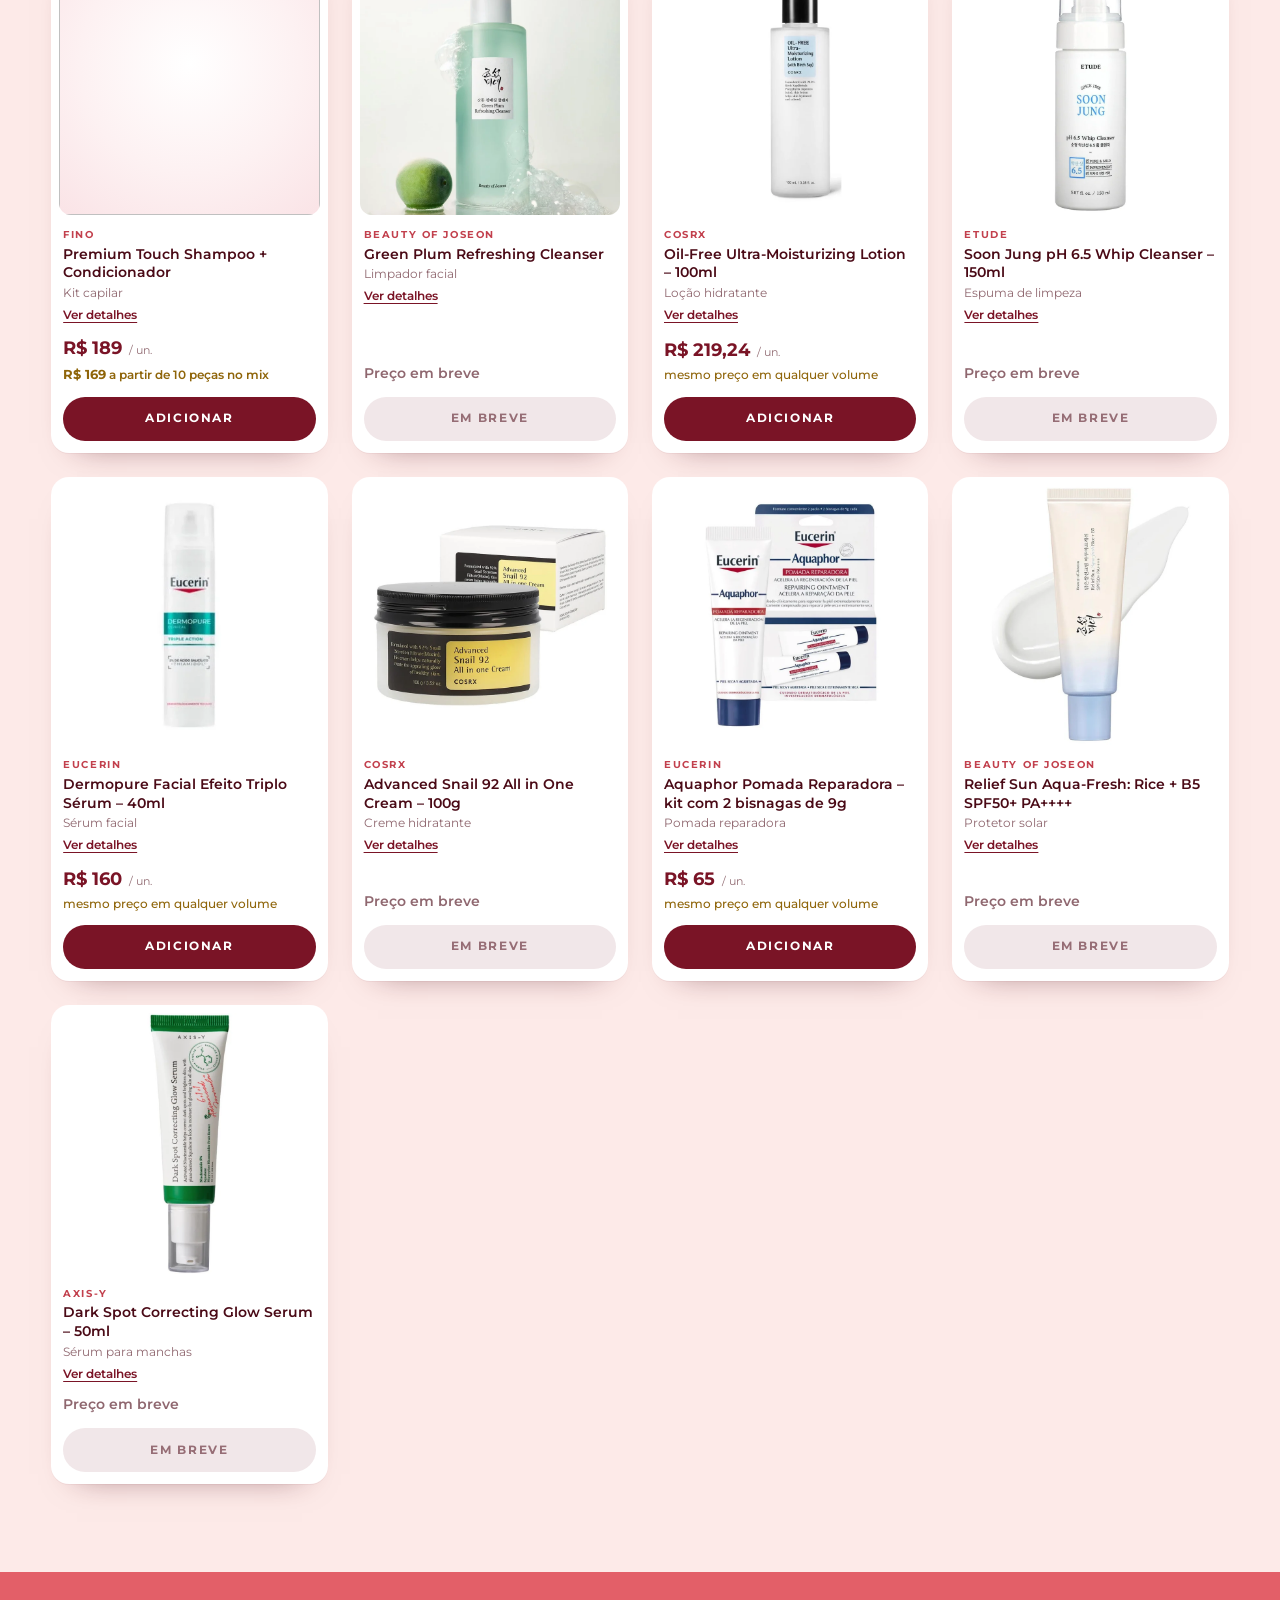
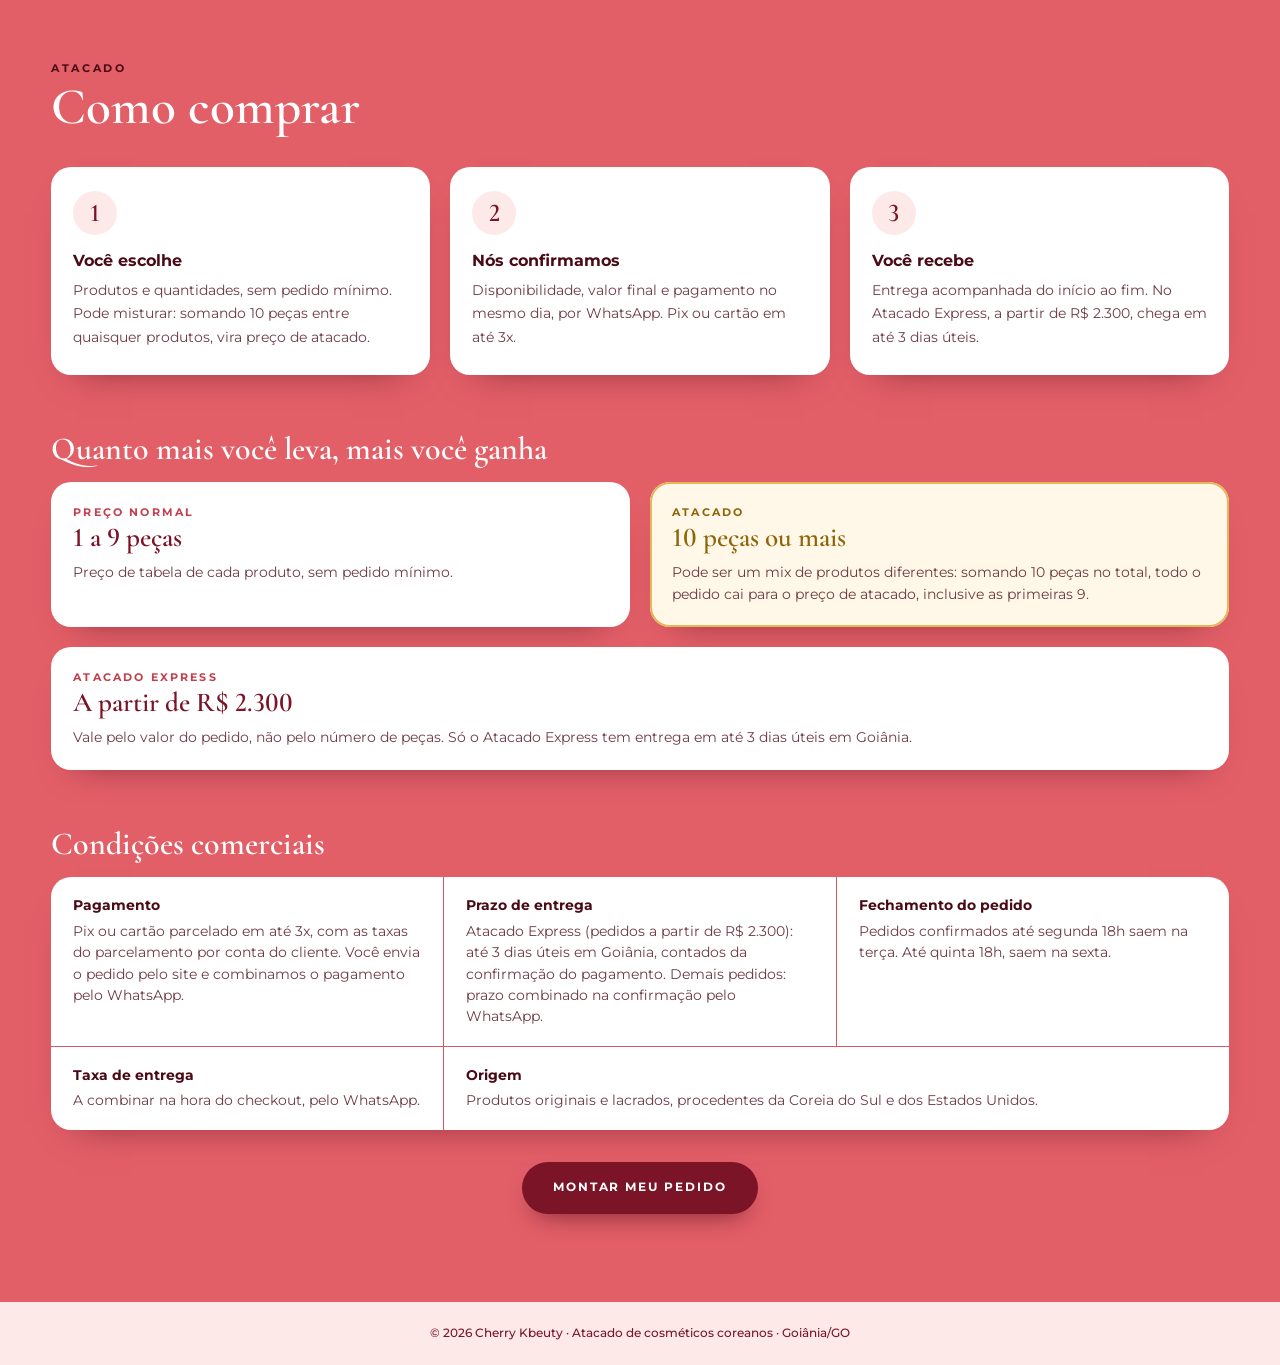
==== commit a3072c10: "Promoções! no topo, seções próprias, aviso do Instagram no topo e painel ampliado Site: - seção "Pro" ====
--- a/index.html
+++ b/index.html
@@ -268,7 +268,17 @@
             <strong class="hero__minimo-valor" data-faixa2>10 peças</strong>
           </p>
           <p class="hero__mix" style="--i:3"><strong>Pode ser um mix!</strong> Misture os produtos que quiser: somando <span data-faixa2>10 peças</span>, todo o pedido entra no preço de atacado.</p>
-          <div class="hero__cta" style="--i:4">
+          <div class="hero__desconto" id="desconto" style="--i:4">
+            <span class="hero__desconto-selo" aria-hidden="true"><strong data-desconto-seguir>10%</strong><small>off</small></span>
+            <div class="hero__desconto-corpo">
+              <p class="hero__desconto-texto">Para ganhar <strong data-desconto-seguir>10%</strong> de desconto, siga os perfis no Instagram:</p>
+              <p class="hero__desconto-perfis" id="insta-perfis">
+                <a href="https://www.instagram.com/abiacamps/" target="_blank" rel="noopener"><svg viewBox="0 0 24 24" aria-hidden="true"><rect x="3.5" y="3.5" width="17" height="17" rx="5"/><circle cx="12" cy="12" r="4"/><circle cx="17.2" cy="6.8" r=".9"/></svg>@abiacamps</a>
+                <a href="https://www.instagram.com/cherrykbeauty_/" target="_blank" rel="noopener"><svg viewBox="0 0 24 24" aria-hidden="true"><rect x="3.5" y="3.5" width="17" height="17" rx="5"/><circle cx="12" cy="12" r="4"/><circle cx="17.2" cy="6.8" r=".9"/></svg>@cherrykbeauty_</a>
+              </p>
+            </div>
+          </div>
+          <div class="hero__cta" style="--i:5">
             <a class="btn btn--primario" href="#catalogo">Ver catálogo</a>
             <a class="btn btn--secundario" href="#como-comprar">Como comprar</a>
             <a class="btn btn--whats" href="https://wa.me/5562982667385" data-whatsapp target="_blank" rel="noopener"><svg viewBox="0 0 24 24" aria-hidden="true"><path d="M4.2 19.8l1.2-3.6a8.3 8.3 0 1 1 3.1 2.6z"/><path d="M9 8.6c0 3.3 3.1 6.4 6.4 6.4l1.1-1.6-2-1-1 .8a4.6 4.6 0 0 1-2.7-2.7l.8-1-1-2z"/></svg>Atacado Express</a>
@@ -391,29 +401,19 @@
       </div>
     </div>
 
-    <!-- ========== DESCONTO: SEGUIR NO INSTAGRAM ========== -->
-    <section class="insta" id="desconto" aria-labelledby="insta-titulo">
-      <div class="insta__caixa">
-        <p class="insta__selo" aria-hidden="true"><strong data-desconto-seguir>10%</strong><small>off</small></p>
-        <div class="insta__texto">
-          <p class="secao__eyebrow">Desconto exclusivo</p>
-          <h2 class="insta__titulo" id="insta-titulo">Para ganhar <span data-desconto-seguir>10%</span> de desconto, siga os perfis no Instagram</h2>
-        </div>
-        <ul class="insta__perfis" id="insta-perfis">
-          <li><a class="btn btn--primario btn--insta" href="https://www.instagram.com/abiacamps/" target="_blank" rel="noopener"><svg viewBox="0 0 24 24" aria-hidden="true"><rect x="3.5" y="3.5" width="17" height="17" rx="5"/><circle cx="12" cy="12" r="4"/><circle cx="17.2" cy="6.8" r=".9"/></svg>@abiacamps</a></li>
-          <li><a class="btn btn--primario btn--insta" href="https://www.instagram.com/cherrykbeauty_/" target="_blank" rel="noopener"><svg viewBox="0 0 24 24" aria-hidden="true"><rect x="3.5" y="3.5" width="17" height="17" rx="5"/><circle cx="12" cy="12" r="4"/><circle cx="17.2" cy="6.8" r=".9"/></svg>@cherrykbeauty_</a></li>
-        </ul>
-      </div>
-    </section>
-
-    <!-- ========== DESTAQUES (escolhidos no painel) ========== -->
-    <section class="secao" id="destaques" aria-labelledby="destaques-titulo" hidden>
-      <div class="secao__topo">
-        <p class="secao__eyebrow">Escolhidos para você</p>
-        <h2 class="secao__titulo" id="destaques-titulo">Destaques</h2>
-      </div>
-      <div class="produtos" id="grade-destaques"></div>
-    </section>
+    <!-- ========== PROMOÇÕES! (escolhidas no painel; ficam logo abaixo da faixa) ========== -->
+    <div class="faixa-branca">
+      <section class="secao" id="promocoes" aria-labelledby="promocoes-titulo">
+        <div class="secao__topo">
+          <p class="secao__eyebrow">Preços especiais</p>
+          <h2 class="secao__titulo" id="promocoes-titulo">Promoções!</h2>
+        </div>
+        <div class="produtos" id="grade-promocoes"></div>
+      </section>
+    </div>
+
+    <!-- ========== SEÇÕES EXTRAS (criadas no painel) ========== -->
+    <div id="secoes-extras"></div>
 
     <!-- ========== MARCAS ========== -->
     <section class="secao" id="marcas" aria-labelledby="marcas-titulo">
@@ -423,17 +423,6 @@
       </div>
       <ul class="marcas" id="lista-marcas"></ul>
     </section>
-
-    <!-- ========== PROMOÇÕES ========== -->
-    <div class="faixa-branca">
-      <section class="secao" id="promocoes" aria-labelledby="promocoes-titulo">
-        <div class="secao__topo">
-          <p class="secao__eyebrow">Preços especiais</p>
-          <h2 class="secao__titulo" id="promocoes-titulo">Promoções</h2>
-        </div>
-        <div class="produtos" id="grade-promocoes"></div>
-      </section>
-    </div>
 
     <!-- ========== CATÁLOGO ========== -->
     <section class="secao" id="catalogo" aria-labelledby="catalogo-titulo">
--- a/css/style.css
+++ b/css/style.css
@@ -272,6 +272,42 @@
   font-variant-numeric: lining-nums;
   color: var(--branco);
 }
+
+/* desconto por seguir no Instagram (cartão do topo) */
+.hero__desconto {
+  display: flex; align-items: center; gap: .85rem;
+  width: fit-content; max-width: 25.5rem;
+  margin: .9rem auto 0;
+  padding: .55rem 1.1rem .55rem .6rem;
+  border-radius: 22px;
+  background: rgba(255, 255, 255, .92);
+  box-shadow: 0 10px 24px -14px rgba(74, 10, 22, .6);
+  text-align: left;
+}
+.hero__desconto[hidden] { display: none; }
+.hero__desconto-selo {
+  display: grid; place-content: center; justify-items: center; flex: none;
+  width: 56px; height: 56px;
+  border-radius: 50%;
+  background: var(--coral); color: var(--branco);
+  line-height: 1;
+}
+.hero__desconto-selo strong { font-family: var(--serif); font-size: 1.3rem; font-weight: 700; font-variant-numeric: lining-nums; }
+.hero__desconto-selo small { margin-top: 1px; padding-left: .2em; font-size: .5rem; font-weight: 700; letter-spacing: .22em; text-transform: uppercase; }
+.hero__desconto-texto { margin: 0; font-size: .8rem; font-weight: 500; line-height: 1.35; color: var(--cereja-escura); }
+.hero__desconto-texto strong { font-weight: 700; color: var(--cereja); }
+.hero__desconto-perfis { display: flex; flex-wrap: wrap; gap: .4rem; margin: .4rem 0 0; }
+.hero__desconto-perfis a {
+  display: inline-flex; align-items: center; gap: .35rem;
+  padding: .3rem .8rem .3rem .65rem;
+  border-radius: 999px;
+  background: var(--cereja); color: var(--branco);
+  font-size: .76rem; font-weight: 600; text-decoration: none;
+  transition: background-color .2s, transform .2s var(--ease);
+}
+.hero__desconto-perfis a:hover { background: var(--cereja-escura); transform: translateY(-1px); }
+.hero__desconto-perfis svg { width: 14px; height: 14px; flex: none; fill: none; stroke: currentColor; stroke-width: 1.9; stroke-linecap: round; stroke-linejoin: round; }
+.hero__desconto-perfis svg circle:last-child { fill: currentColor; stroke: none; }
 
 .hero__cta {
   display: flex; flex-wrap: wrap; justify-content: center; gap: .75rem;
@@ -1182,48 +1218,6 @@
   html { scroll-behavior: auto; }
 }
 
-/* ---------- Desconto: seguir no Instagram ---------- */
-
-.insta { padding: clamp(28px, 5vw, 56px) clamp(16px, 4vw, 56px) 0; }
-.insta[hidden] { display: none; }
-.insta__caixa {
-  display: grid; gap: 18px; justify-items: center; text-align: center;
-  max-width: 1320px; margin: 0 auto;
-  padding: clamp(26px, 4vw, 38px) clamp(20px, 4vw, 48px);
-  border-radius: 28px;
-  background: var(--branco);
-  box-shadow: 0 1px 0 rgba(122, 20, 38, .06), 0 24px 48px -34px rgba(74, 10, 22, .6);
-  outline: 2px dashed rgba(194, 64, 77, .45); outline-offset: -10px;
-}
-.insta__selo {
-  display: grid; place-content: center; justify-items: center;
-  width: 92px; height: 92px; margin: 0;
-  border-radius: 50%;
-  background: var(--coral); color: var(--branco);
-  box-shadow: 0 14px 26px -14px rgba(194, 64, 77, .9);
-  line-height: 1;
-}
-.insta__selo strong { font-family: var(--serif); font-size: 2.1rem; font-weight: 700; font-variant-numeric: lining-nums; }
-.insta__selo small { margin-top: 2px; padding-left: .26em; font-size: .6rem; font-weight: 700; letter-spacing: .26em; text-transform: uppercase; }
-.insta__titulo {
-  margin: 0;
-  font-family: var(--serif); font-weight: 600;
-  font-size: clamp(1.6rem, 1.2rem + 1.6vw, 2.3rem); line-height: 1.1;
-  color: var(--cereja);
-  font-variant-numeric: lining-nums;
-}
-.insta__titulo span { color: var(--coral-escuro); }
-.insta__perfis { display: flex; flex-wrap: wrap; justify-content: center; gap: 10px; margin: 0; padding: 0; list-style: none; }
-.btn--insta { gap: .6rem; font-size: .92rem; letter-spacing: .02em; text-transform: none; }
-.btn--insta svg {
-  width: 20px; height: 20px; flex: none;
-  fill: none; stroke: currentColor; stroke-width: 1.8; stroke-linecap: round; stroke-linejoin: round;
-}
-.btn--insta svg circle:last-child { fill: currentColor; stroke: none; }
-@media (min-width: 900px) {
-  .insta__caixa { grid-template-columns: auto minmax(0, 1fr) auto; justify-items: start; text-align: left; gap: 30px; }
-}
-
 /* ---------- Consultar no WhatsApp ---------- */
 
 .btn--whats {
